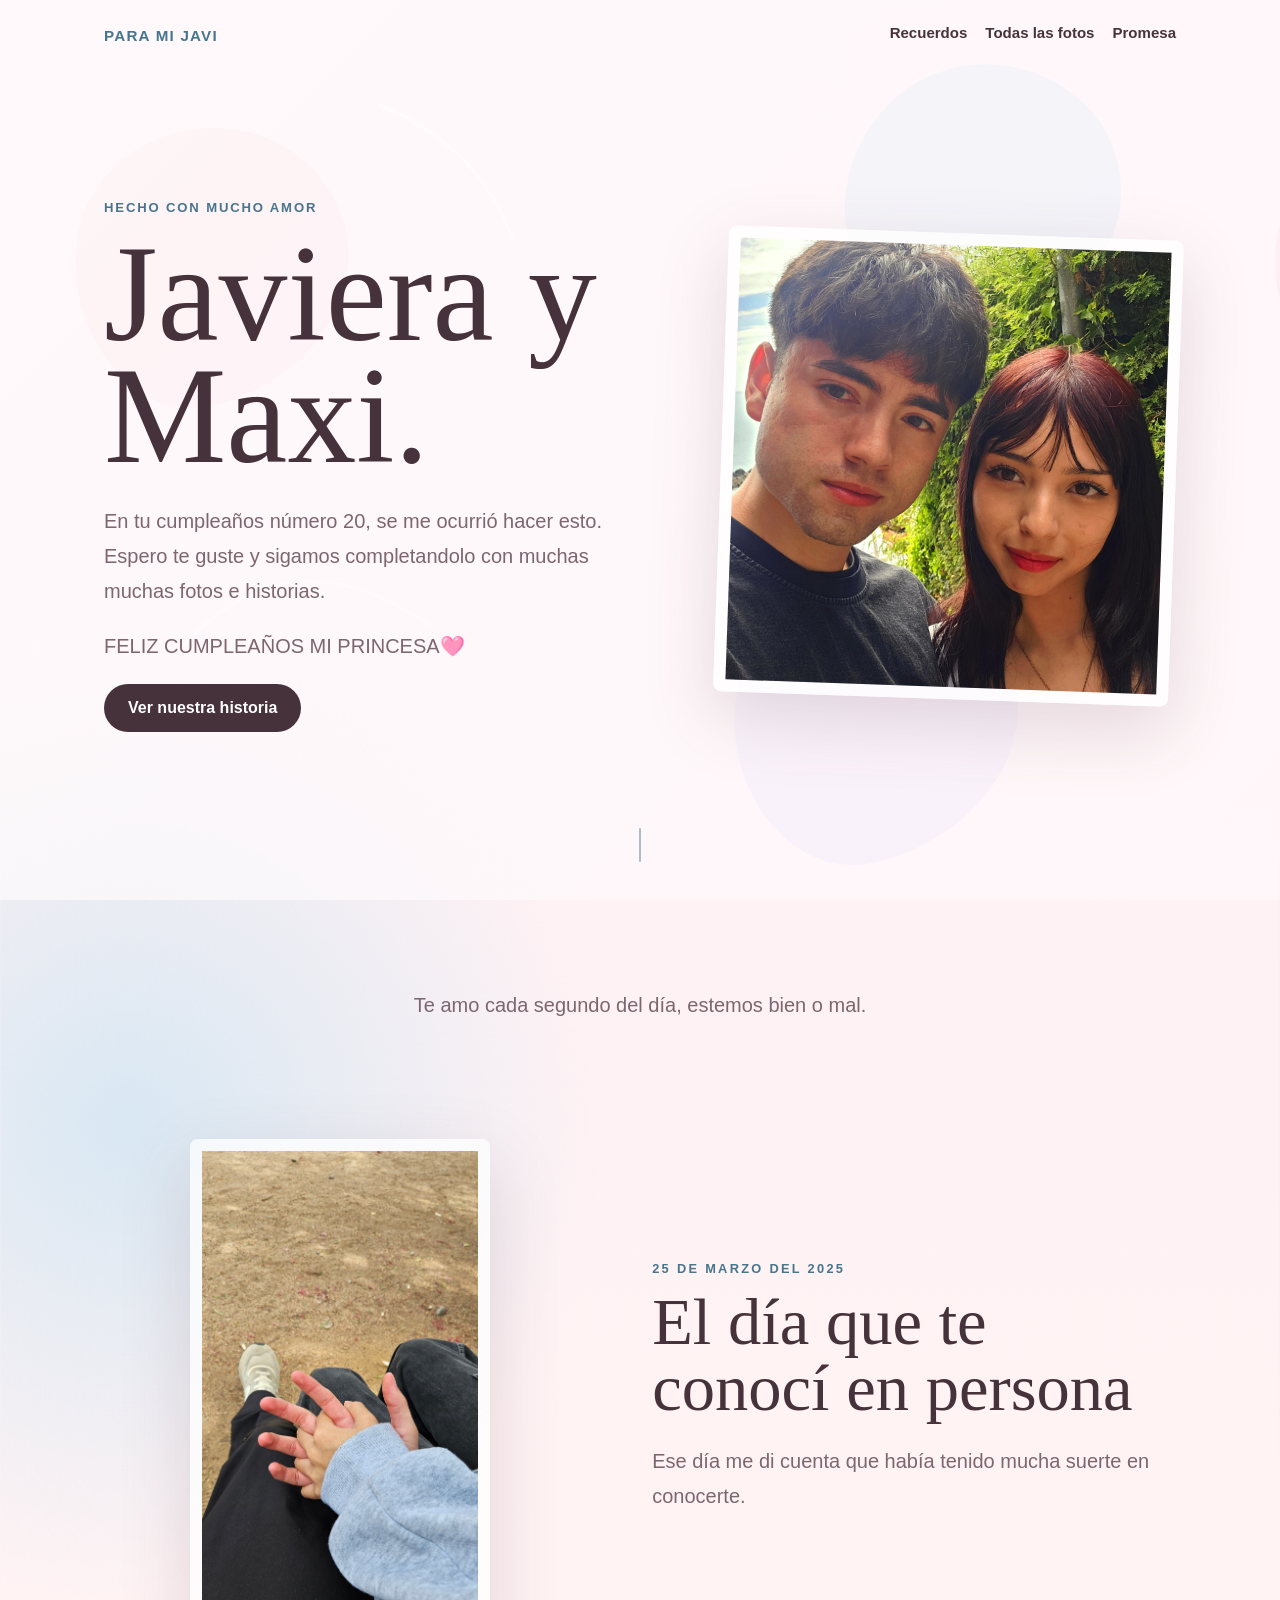
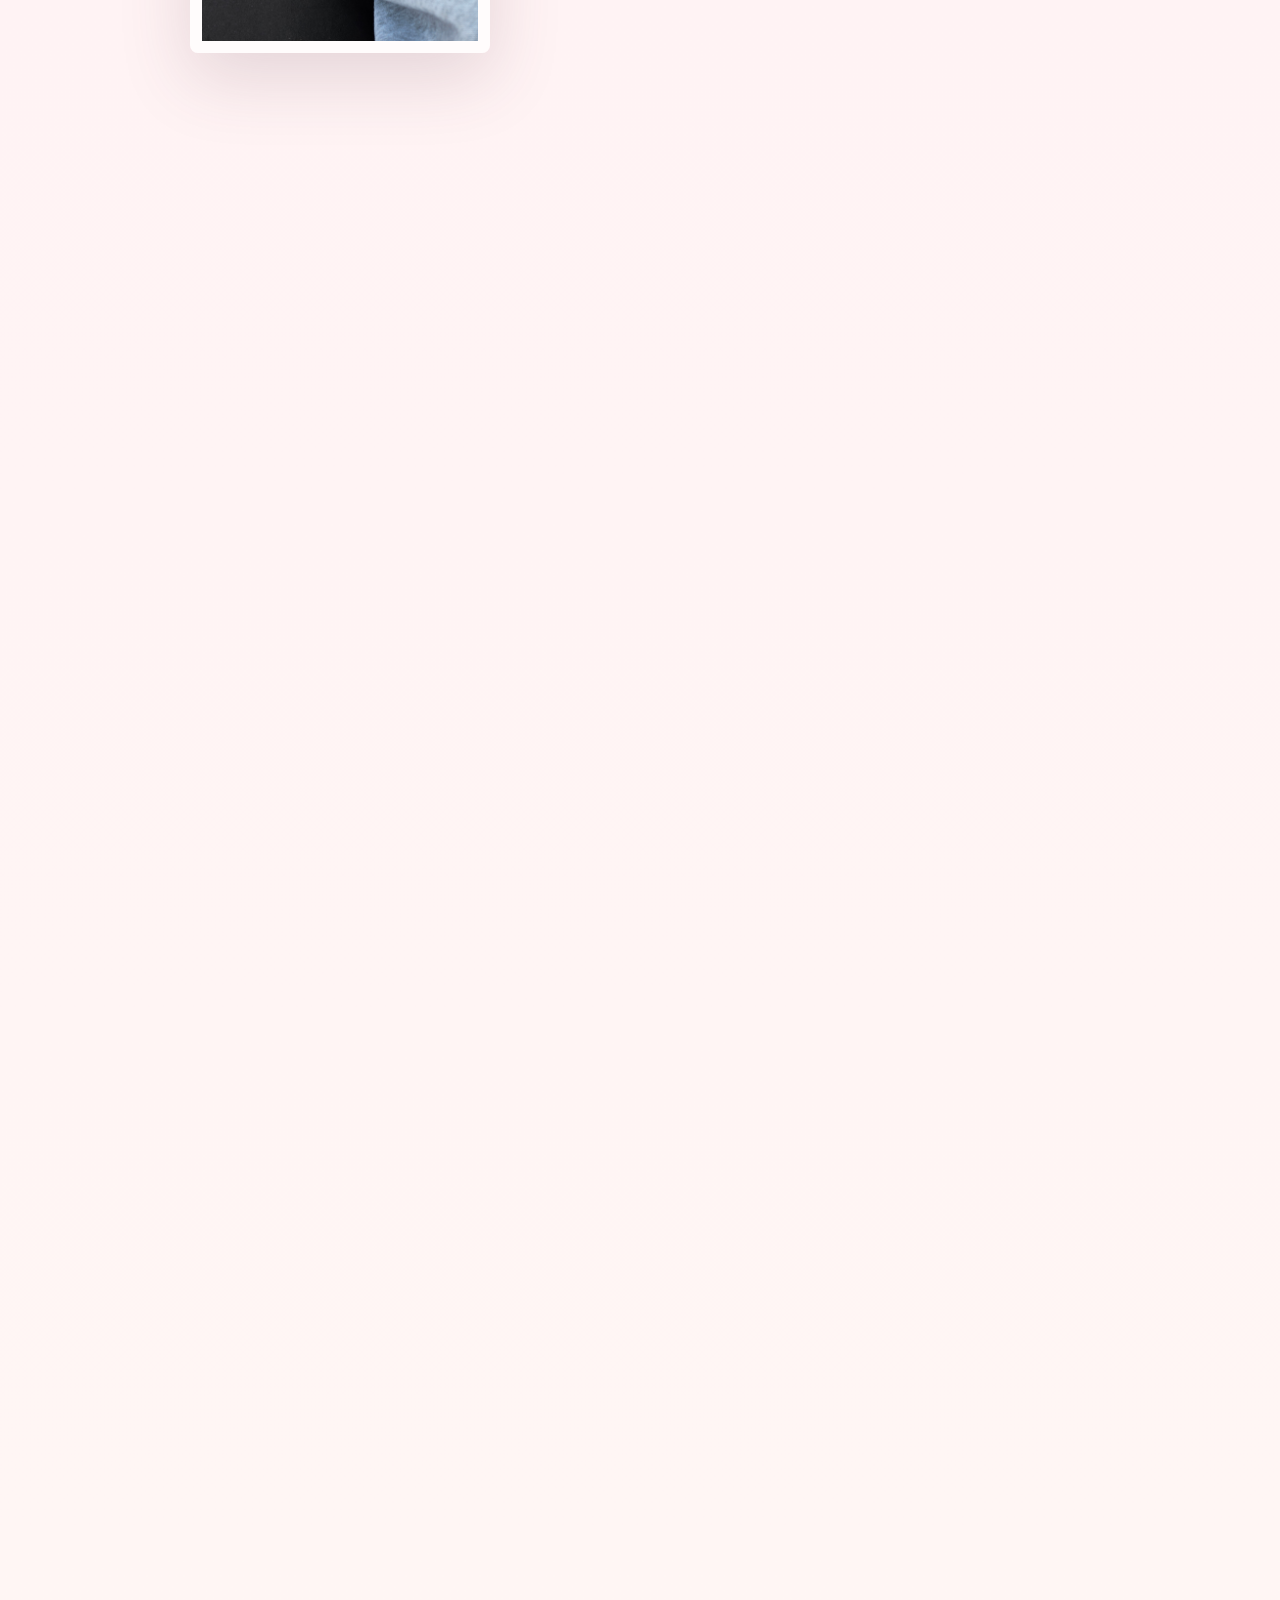
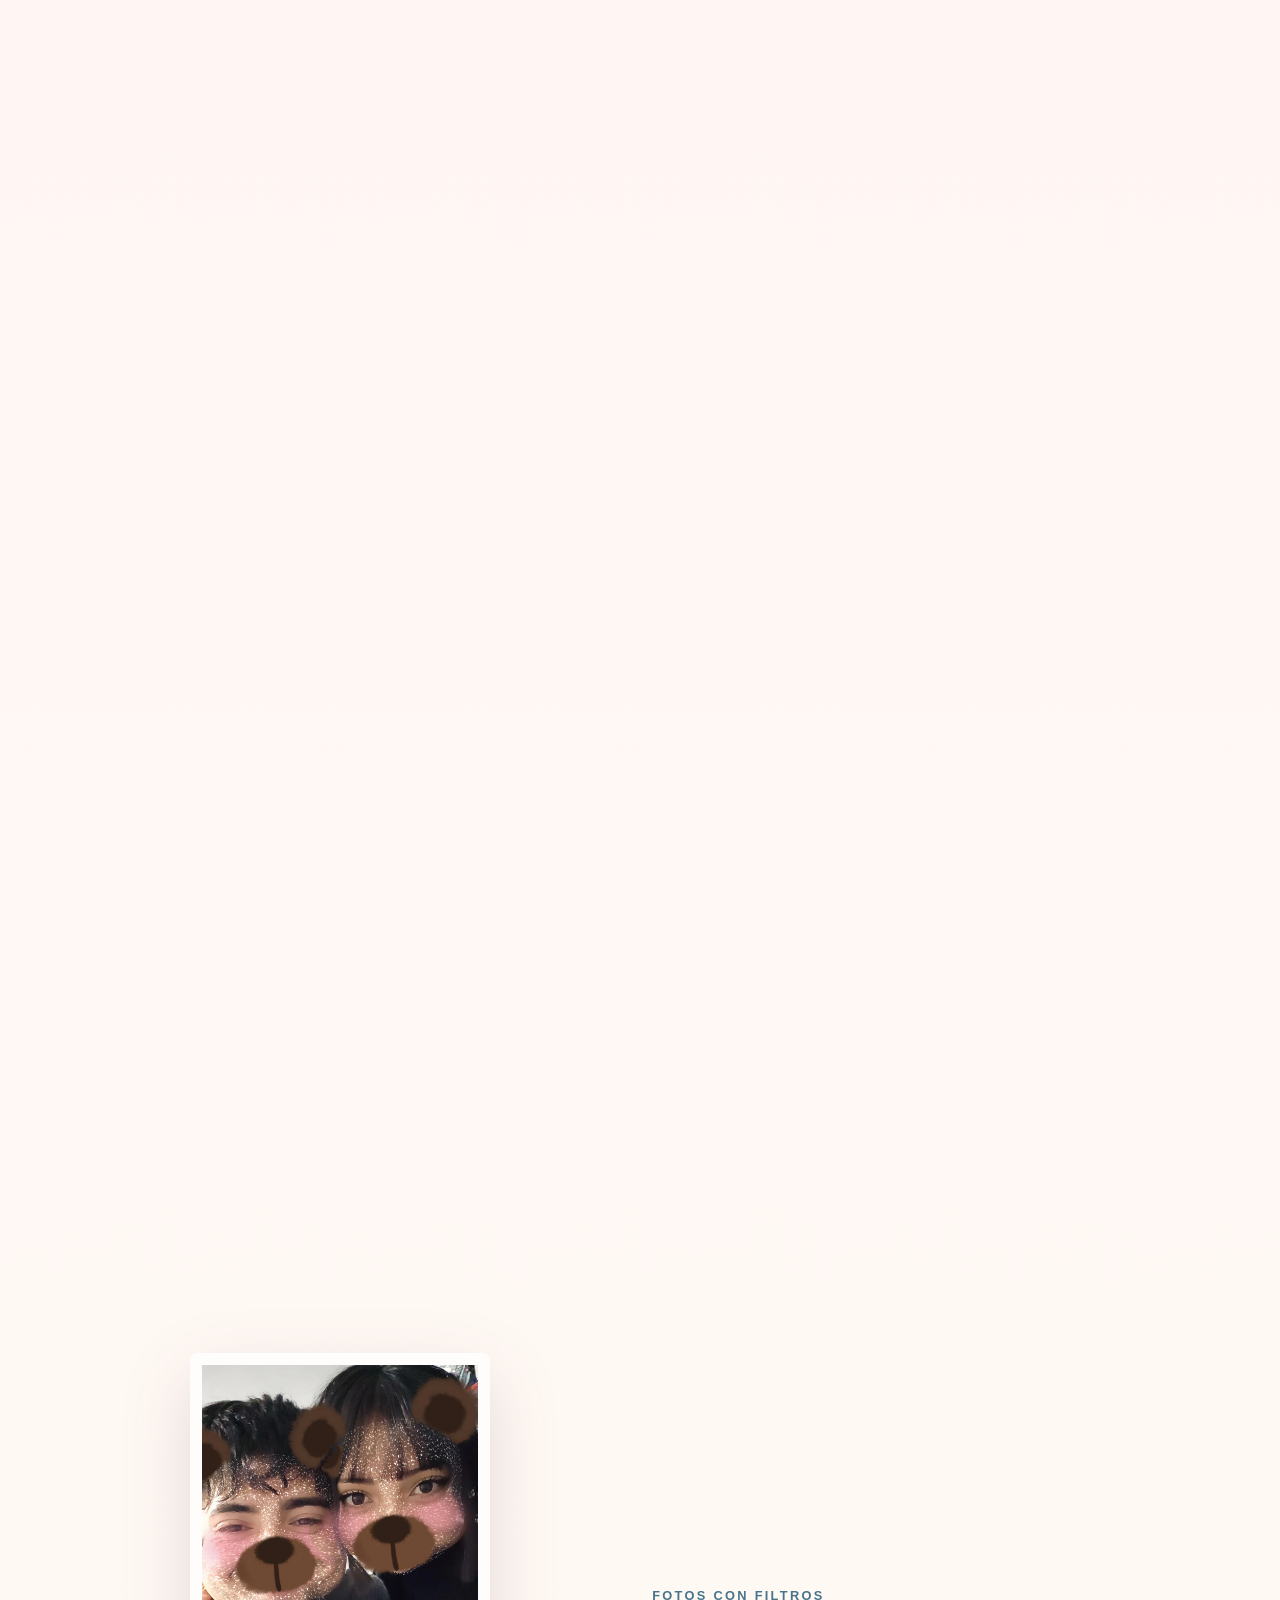
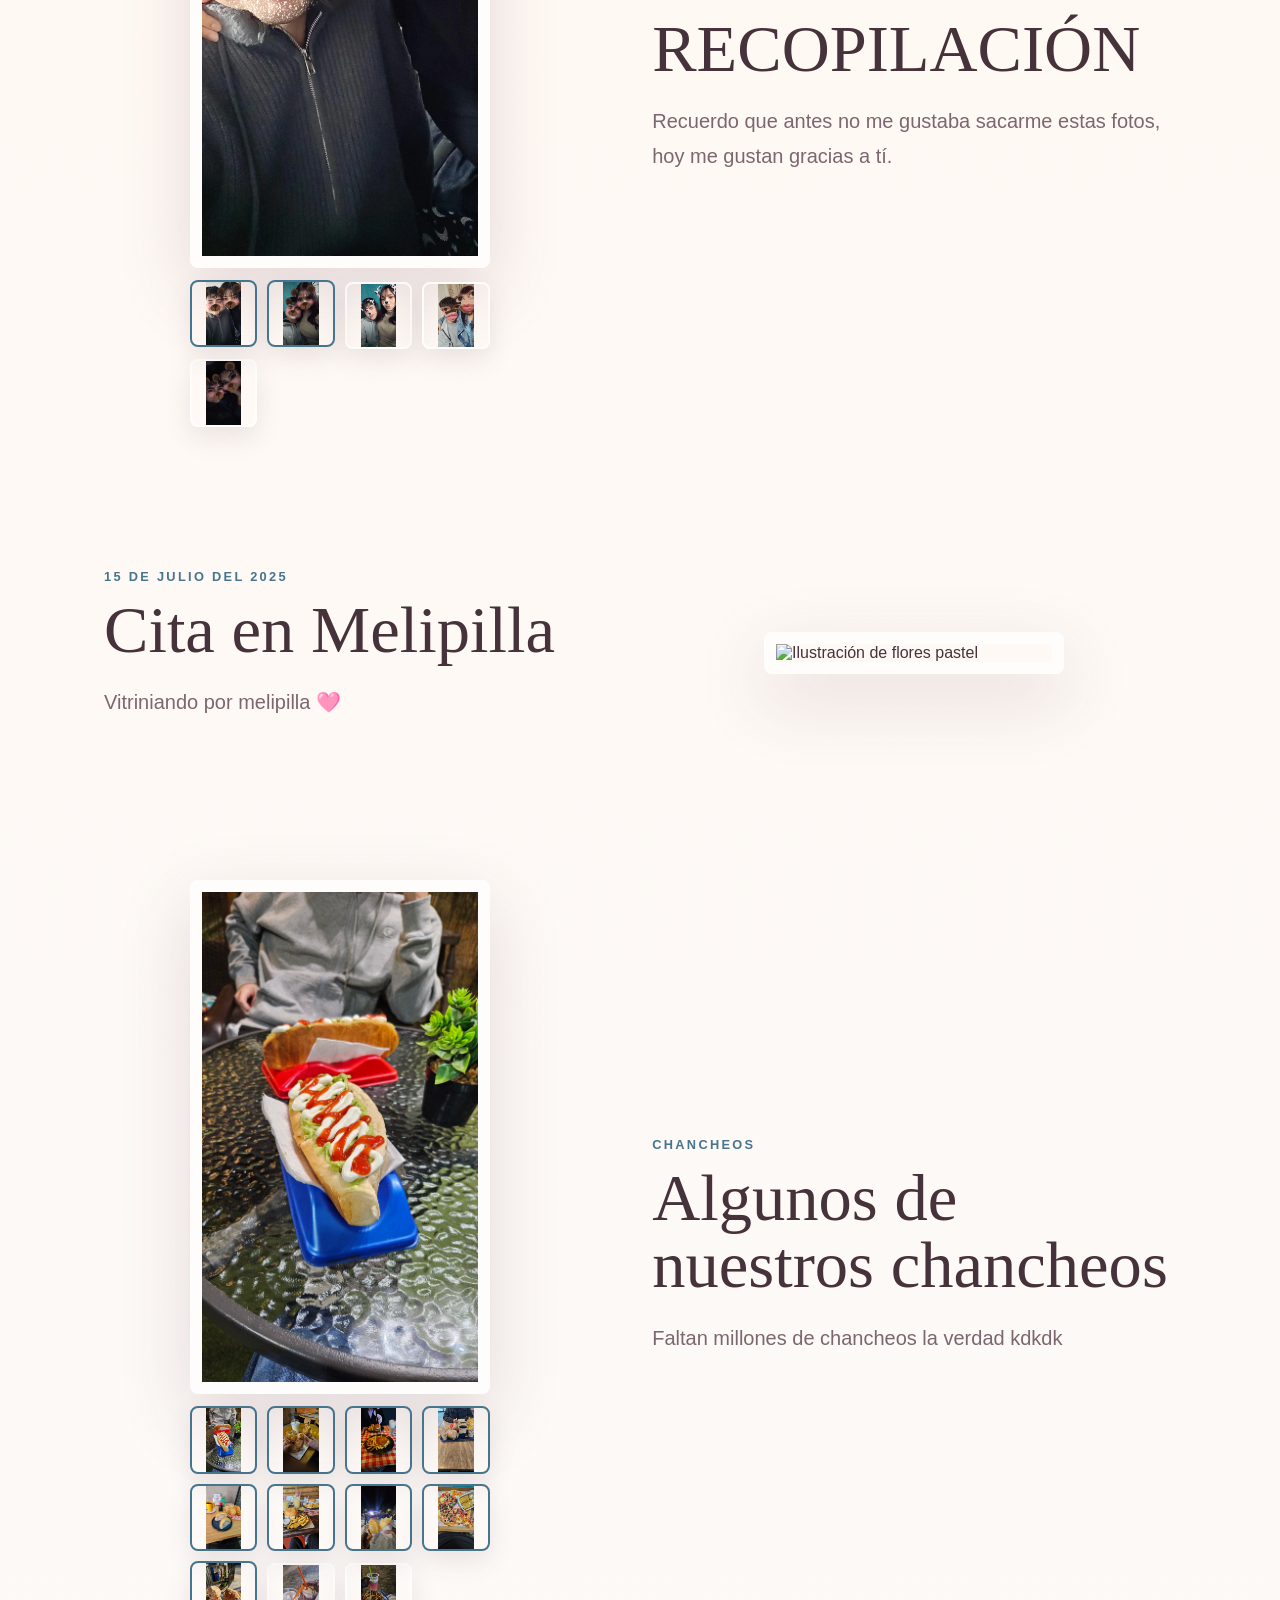
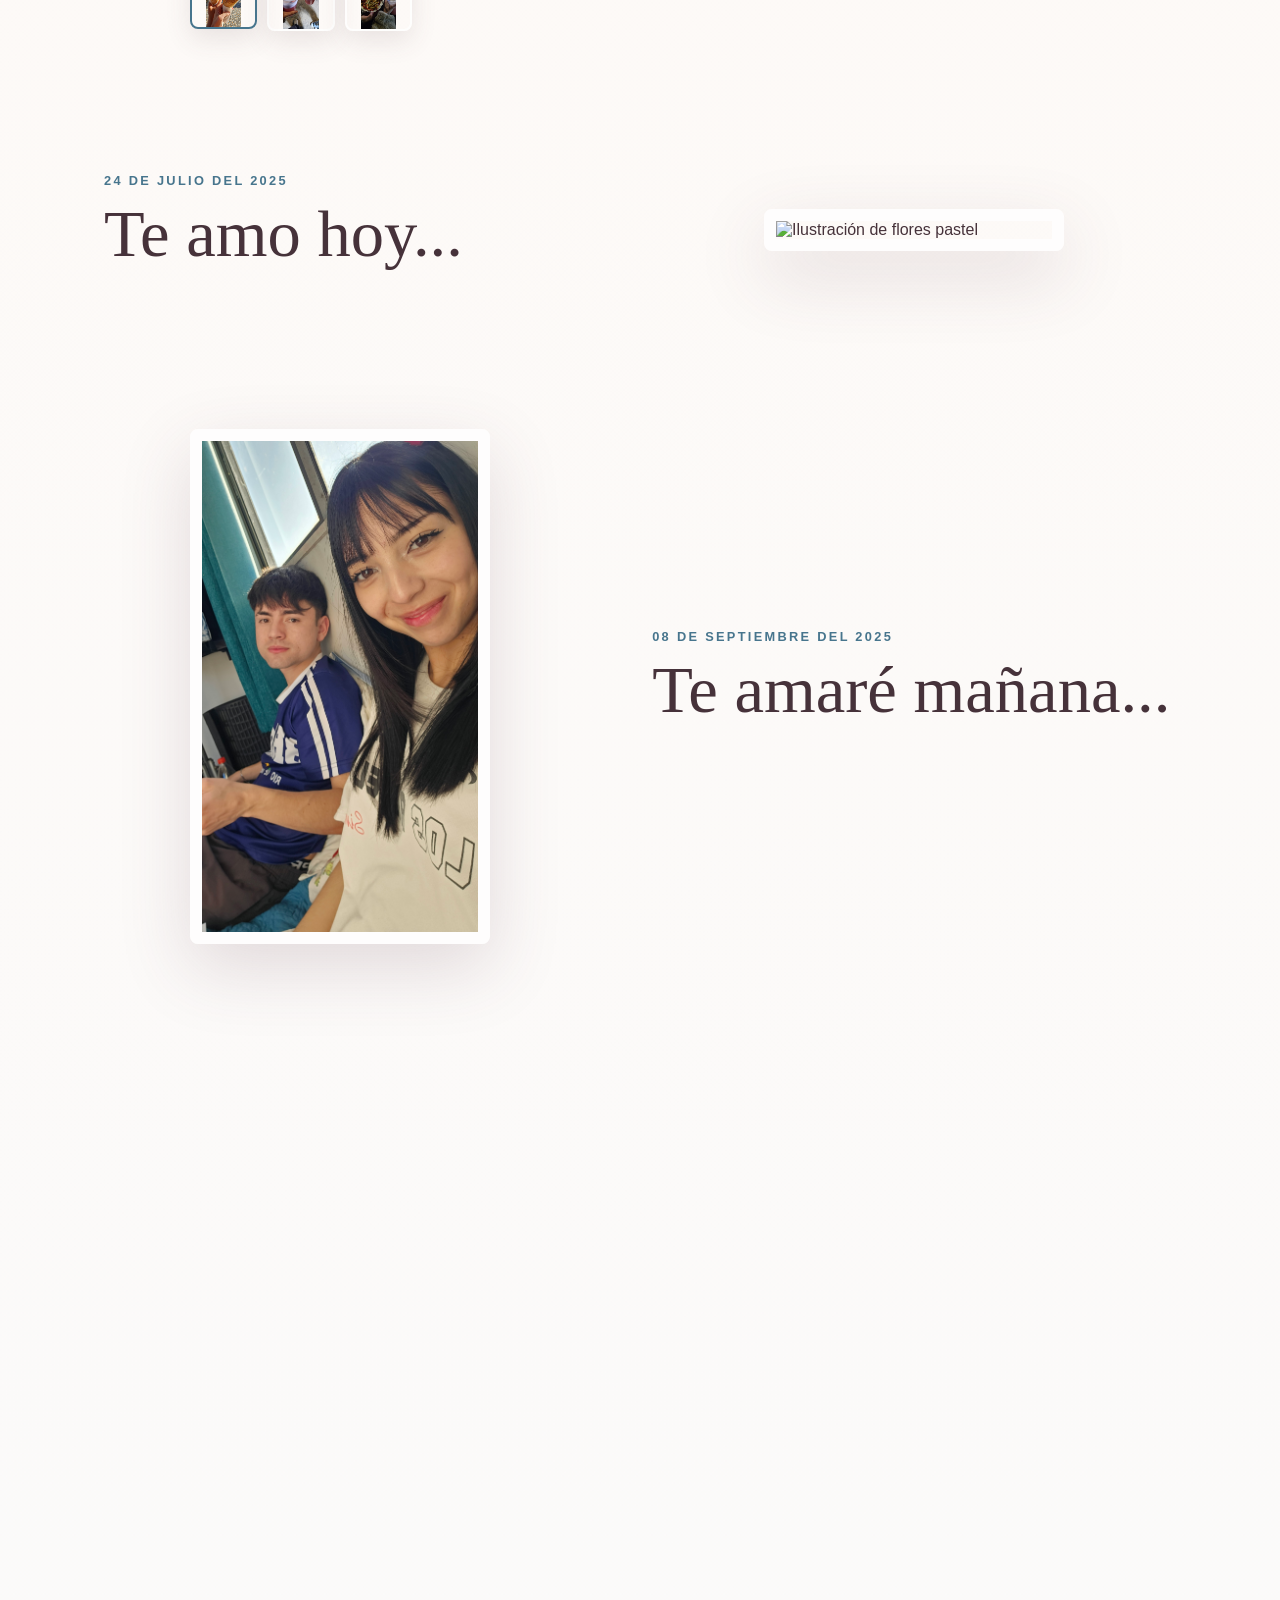
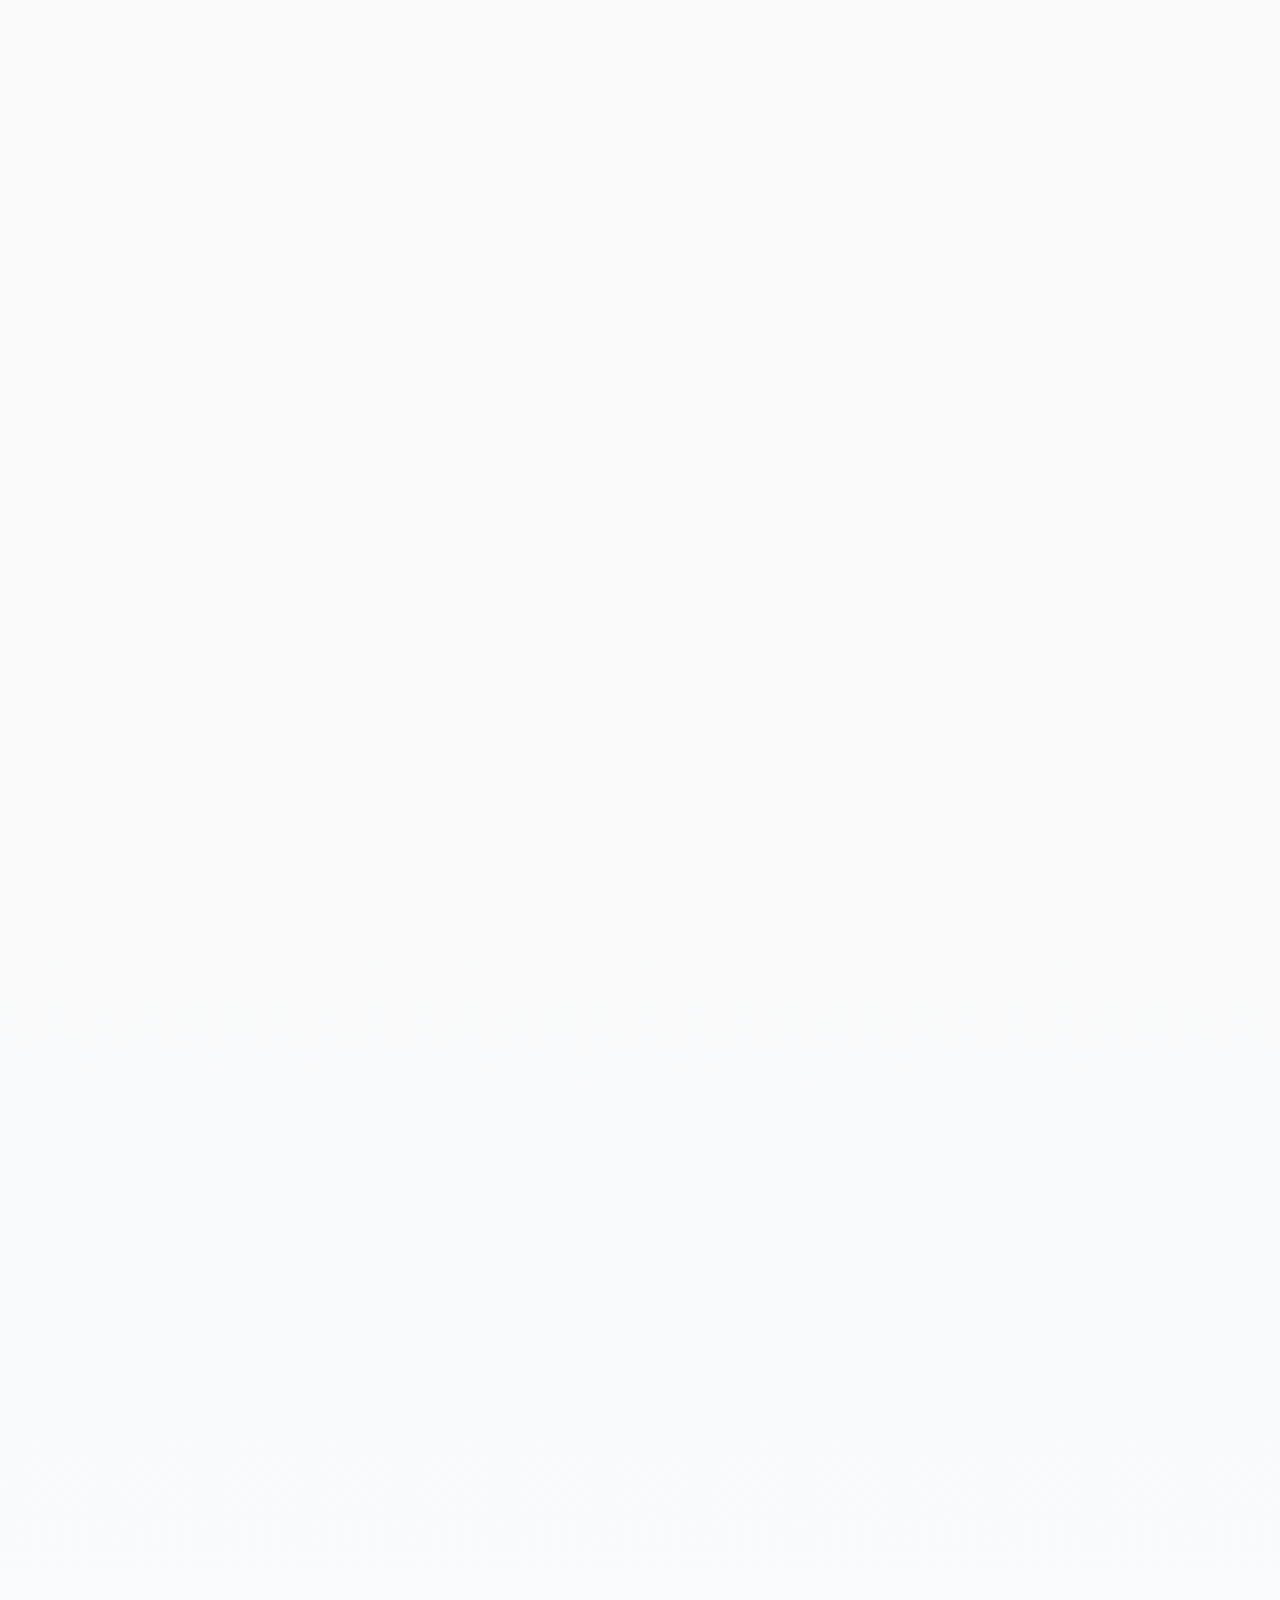
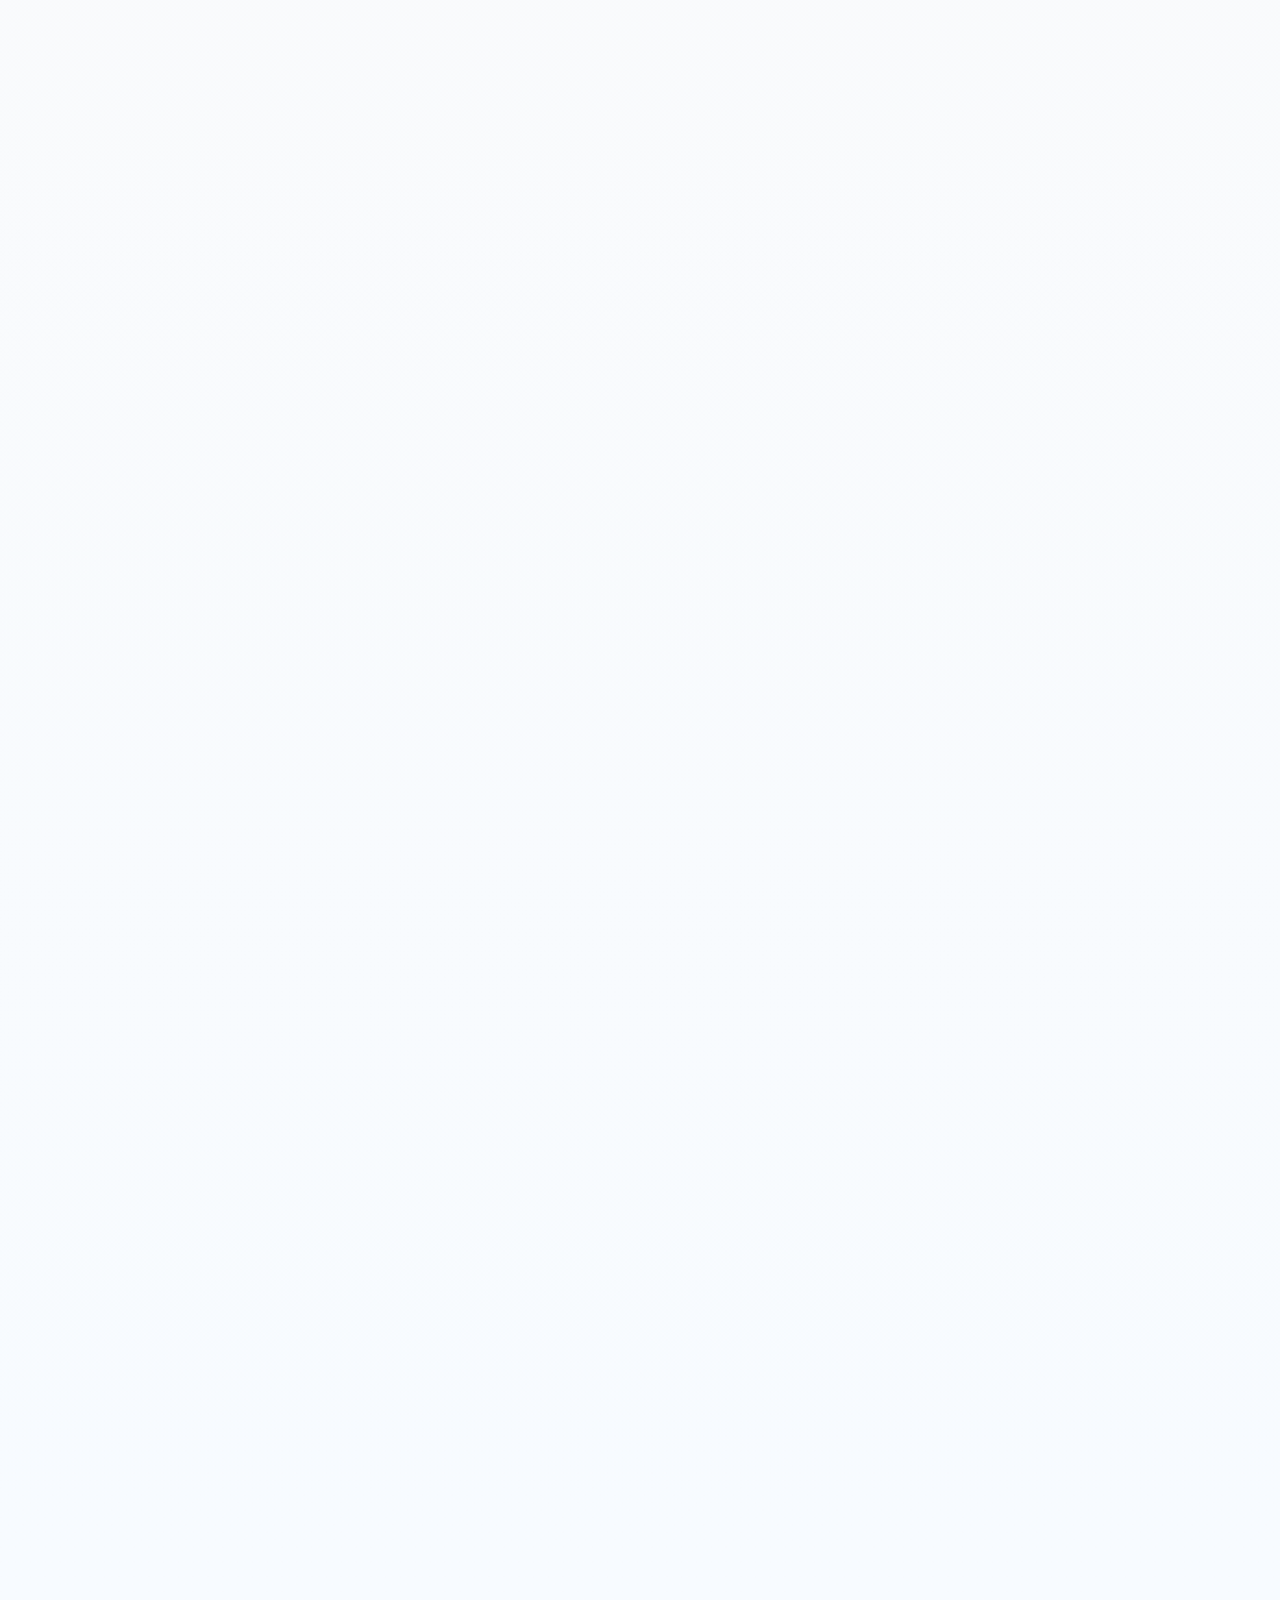
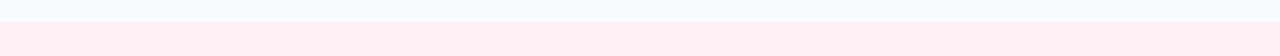
==== index.html @ 41c479d4 "Initial commit" ====
<!doctype html>
<html lang="es">
  <head>
    <meta charset="UTF-8" />
    <meta name="viewport" content="width=device-width, initial-scale=1.0" />
    <title>Para mi amor</title>
    <link rel="stylesheet" href="styles.css" />
  </head>
  <body>
    <header class="hero" id="inicio">
      <nav class="topbar" aria-label="Navegacion principal">
        <a href="#inicio" class="brand">Para mi Javi</a>
        <div class="nav-links">
          <a href="#recuerdos">Recuerdos</a>
          <a href="fotos.html">Todas las fotos</a>
          <a href="#promesa">Promesa</a>
        </div>
      </nav>

      <section class="hero-content reveal">
        <div class="hero-copy">
          <p class="eyebrow">Hecho con mucho amor</p>
          <h1>Javiera y Maxi.</h1>
          <p>
            En tu cumpleaños número 20, se me ocurrió hacer esto. Espero te guste y sigamos
            completandolo con muchas muchas fotos e historias.
            <p>FELIZ CUMPLEAÑOS MI PRINCESA🩷</p>
          </p>
          <a class="hero-button" href="#recuerdos">Ver nuestra historia</a>
        </div>
        <figure class="hero-photo" style="--photo-size: 520px">
          <img src="Nosotros/home1.jpg" alt="Ilustración romántica de bienvenida" />
        </figure>
      </section>

      <div class="scroll-cue" aria-hidden="true">
        <span></span>
      </div>
    </header>

    <main>
      <section class="intro-band reveal">
        <p>
          Te amo cada segundo del día, estemos bien o mal.
        </p>
      </section>

      <section class="memories" id="recuerdos" aria-label="Recuerdos">
        <article class="memory reveal">
          <div class="memory-image" style="--photo-size: 300px">
            <img src="Nosotros/1 (2).jpg" alt="Ilustración de un paseo juntos" />
          </div>
          <div class="memory-text">
            <span>25 DE MARZO DEL 2025</span>
            <h2>El día que te conocí en persona</h2>
            <p>
              Ese día me di cuenta que había tenido mucha suerte en conocerte.
            </p>
          </div>
        </article>

        <article class="memory memory-flipped reveal">
          <div class="memory-image" style="--photo-size: 300px">
            <img src="Nosotros/1 (3).JPG" alt="Ilustración de una noche con estrellas" />
          </div>
          <div class="memory-text">
            <span>31 DE MARZO DEL 2025</span>
            <h2>A un día de traerte a mi casa</h2>
            <p>
              Que nervioso que estaba 😬 Estaba por hacer lo mejor que pude haber hecho en mi vida:
              pedirte que seas mi novia.
            </p>
          </div>
        </article>

        <article class="memory memory-gallery reveal">
          <div class="gallery" style="--photo-size: 300px">
            <div class="gallery-main">
              <img src="Nosotros/1 (4).jpg" alt="Recuerdo seleccionado" />
            </div>
            <div class="gallery-thumbs" aria-label="Vista previa de recuerdos">
              <button class="is-active" type="button" data-gallery-src="Nosotros/1 (4).jpg" aria-label="Ver foto 1">
                <img src="Nosotros/1 (4).jpg" alt="" />
              </button>
              <button class="is-active" type="button" data-gallery-src="Nosotros/1 (5).jpg" aria-label="Ver foto 1">
                <img src="Nosotros/1 (5).jpg" alt="" />
              </button>
            </div>
          </div>
          <div class="memory-text">
            <span>05 DE ABRIL DEL 2025</span>
            <h2>Primer día y noche juntos</h2>
            <p>
              Recuerdo lo rico que era estar acostados abrazados
              y esa primera noche juntos.
            </p>
          </div>
        </article>

        <article class="memory memory-flipped reveal">
          <div class="memory-image" style="--photo-size: 300px">
            <img src="Nosotros/1 (7).JPG" alt="Ilustración de flores pastel" />
          </div>
          <div class="memory-text">
            <span>15 DE ABRIL DEL 2025</span>
            <h2>Cita en San Pedro</h2>
            <p>
              ¿Te acuerdas el contexto de esa foto? 
            </p>
          </div>
        </article>

        <article class="memory memory-gallery reveal">
          <div class="gallery" style="--photo-size: 300px">
            <div class="gallery-main">
              <img src="Nosotros/1 (8).jpg" alt="Recuerdo seleccionado" />
            </div>
            <div class="gallery-thumbs" aria-label="Vista previa de recuerdos">
              <button class="is-active" type="button" data-gallery-src="Nosotros/1 (8).jpg" aria-label="Ver foto 1">
                <img src="Nosotros/1 (8).jpg" alt="" />
              </button>
              <button class="is-active" type="button" data-gallery-src="Nosotros/1 (9).jpg" aria-label="Ver foto 1">
                <img src="Nosotros/1 (9).jpg" alt="" />
              </button>
              <button type="button" data-gallery-src="Nosotros/1 (10).jpg" aria-label="Ver foto 2">
                <img src="Nosotros/1 (10).jpg" alt="" />
              </button>
              <button type="button" data-gallery-src="Nosotros/1 (11).jpg" aria-label="Ver foto 3">
                <img src="Nosotros/1 (11).jpg" alt="" />
              </button>
            </div>
          </div>
          <div class="memory-text">
            <span>16 DE ABRIL DEL 2025</span>
            <h2>Cita que dejó varias fotos</h2>
            <p>
              Casi que las primeras fotos que nos sacabamos juntos 🩷
            </p>
          </div>
        </article>

        <article class="memory memory-flipped reveal">
          <div class="memory-image" style="--photo-size: 300px">
            <img src="Nosotros/1 (12).JPG" alt="Ilustración de flores pastel" />
          </div>
          <div class="memory-text">
            <span>17 DE ABRIL DEL 2025</span>
            <h2>Nuestra primera lasaña</h2>
            <p>
              Qué rico que nos quedó eh 👨‍🍳
            </p>
          </div>
        </article>

        <article class="memory memory-gallery reveal">
          <div class="gallery" style="--photo-size: 300px">
            <div class="gallery-main">
              <img src="Nosotros/1 (1).webp" alt="Recuerdo seleccionado" />
            </div>
            <div class="gallery-thumbs" aria-label="Vista previa de recuerdos">
              <button class="is-active" type="button" data-gallery-src="Nosotros/1 (1).webp" aria-label="Ver foto 1">
                <img src="Nosotros/1 (1).webp" alt="" />
              </button>
              <button class="is-active" type="button" data-gallery-src="Nosotros/1 (3).webp" aria-label="Ver foto 1">
                <img src="Nosotros/1 (3).webp" alt="" />
              </button>
              <button type="button" data-gallery-src="Nosotros/1 (4).webp" aria-label="Ver foto 2">
                <img src="Nosotros/1 (4).webp" alt="" />
              </button>
              <button type="button" data-gallery-src="Nosotros/1 (5).webp" aria-label="Ver foto 3">
                <img src="Nosotros/1 (5).webp" alt="" />
              </button>
              <button type="button" data-gallery-src="Nosotros/1 (6).webp" aria-label="Ver foto 3">
                <img src="Nosotros/1 (6).webp" alt="" />
              </button>
            </div>
          </div>
          <div class="memory-text">
            <span>FOTOS CON FILTROS</span>
            <h2>RECOPILACIÓN</h2>
            <p>
              Recuerdo que antes no me gustaba sacarme estas fotos,
               hoy me gustan gracias a tí.
            </p>
          </div>
        </article>

        <article class="memory memory-flipped reveal">
          <div class="memory-image" style="--photo-size: 300px">
            <img src="Nosotros/1 (16).JPG" alt="Ilustración de flores pastel" />
          </div>
          <div class="memory-text">
            <span>15 DE JULIO DEL 2025</span>
            <h2>Cita en Melipilla</h2>
            <p>
              Vitriniando por melipilla 🩷
            </p>
          </div>
        </article>

        <article class="memory memory-gallery reveal">
          <div class="gallery" style="--photo-size: 300px">
            <div class="gallery-main">
              <img src="Nosotros/gusto (8).jpg" alt="Recuerdo seleccionado" />
            </div>
            <div class="gallery-thumbs" aria-label="Vista previa de recuerdos">
              <button class="is-active" type="button" data-gallery-src="Nosotros/gusto (8).jpg" aria-label="Ver foto 1">
                <img src="Nosotros/gusto (8).jpg" alt="" />
              </button>
              <button class="is-active" type="button" data-gallery-src="Nosotros/gusto (7).jpg" aria-label="Ver foto 1">
                <img src="Nosotros/gusto (7).jpg" alt="" />
              </button>
              </button>
              <button class="is-active" type="button" data-gallery-src="Nosotros/gusto (6).jpg" aria-label="Ver foto 1">
                <img src="Nosotros/gusto (6).jpg" alt="" />
              </button>
              </button>
              <button class="is-active" type="button" data-gallery-src="Nosotros/gusto (5).jpg" aria-label="Ver foto 1">
                <img src="Nosotros/gusto (5).jpg" alt="" />
              </button>
              </button>
              <button class="is-active" type="button" data-gallery-src="Nosotros/gusto (4).jpg" aria-label="Ver foto 1">
                <img src="Nosotros/gusto (4).jpg" alt="" />
              </button>
              </button>
              <button class="is-active" type="button" data-gallery-src="Nosotros/gusto (3).jpg" aria-label="Ver foto 1">
                <img src="Nosotros/gusto (3).jpg" alt="" />
              </button>
              </button>
              <button class="is-active" type="button" data-gallery-src="Nosotros/gusto (2).jpg" aria-label="Ver foto 1">
                <img src="Nosotros/gusto (2).jpg" alt="" />
              </button>
              </button>
              <button class="is-active" type="button" data-gallery-src="Nosotros/gusto (1).jpg" aria-label="Ver foto 1">
                <img src="Nosotros/gusto (1).jpg" alt="" />
              </button>
              </button>
              <button class="is-active" type="button" data-gallery-src="Nosotros/1 (20).jpg" aria-label="Ver foto 1">
                <img src="Nosotros/1 (20).jpg" alt="" />
              </button>
              <button type="button" data-gallery-src="Nosotros/1 (23).jpg" aria-label="Ver foto 2">
                <img src="Nosotros/1 (23).jpg" alt="" />
              </button>
              <button type="button" data-gallery-src="Nosotros/1 (24).jpg" aria-label="Ver foto 3">
                <img src="Nosotros/1 (24).jpg" alt="" />
              </button>
            </div>
          </div>
          <div class="memory-text">
            <span>CHANCHEOS</span>
            <h2>Algunos de nuestros chancheos</h2>
            <p>
              Faltan millones de chancheos la verdad kdkdk
            </p>
          </div>
        </article>

        <article class="memory memory-flipped reveal">
          <div class="memory-image" style="--photo-size: 300px">
            <img src="Nosotros/1 (18).JPG" alt="Ilustración de flores pastel" />
          </div>
          <div class="memory-text">
            <span>24 DE JULIO DEL 2025</span>
            <h2>Te amo hoy...</h2>
          </div>
        </article>

        <article class="memory reveal">
          <div class="memory-image" style="--photo-size: 300px">
            <img src="Nosotros/1 (21).jpg" alt="Ilustración de un paseo juntos" />
          </div>
          <div class="memory-text">
            <span>08 DE SEPTIEMBRE DEL 2025</span>
            <h2>Te amaré mañana...</h2>
          </div>
        </article>

        <article class="memory memory-flipped reveal">
          <div class="memory-image" style="--photo-size: 300px">
            <img src="Nosotros/1 (22).JPG" alt="Ilustración de flores pastel" />
          </div>
          <div class="memory-text">
            <span>18 DE SEPTIEMBRE DEL 2025</span>
            <h2>Y al otro día...</h2>
          </div>
        </article>

        <article class="memory reveal">
          <div class="memory-image" style="--photo-size: 300px">
            <img src="Nosotros/1 (26).jpg" alt="Ilustración de un paseo juntos" />
          </div>
          <div class="memory-text">
            <span>04 DE OCTUBRE DEL 2025</span>
            <h2>Y al oootro día...</h2>
          </div>
        </article>

        <article class="memory memory-gallery memory-flipped reveal">
          <div class="gallery" style="--photo-size: 300px">
            <div class="gallery-main">
              <img src="Nosotros/1 (27).jpg" alt="Recuerdo seleccionado" />
            </div>
            <div class="gallery-thumbs" aria-label="Vista previa de recuerdos">
              <button class="is-active" type="button" data-gallery-src="Nosotros/1 (27).jpg" aria-label="Ver foto 1">
                <img src="Nosotros/1 (27).jpg" alt="" />
              </button>
              <button class="is-active" type="button" data-gallery-src="Nosotros/1 (28).jpg" aria-label="Ver foto 1">
                <img src="Nosotros/1 (28).jpg" alt="" />
              </button>
              <button class="is-active" type="button" data-gallery-src="Nosotros/1 (7).webp" aria-label="Ver foto 1">
                <img src="Nosotros/1 (7).webp" alt="" />
              </button>
              <button class="is-active" type="button" data-gallery-src="Nosotros/1 (29).jpg" aria-label="Ver foto 1">
                <img src="Nosotros/1 (29).jpg" alt="" />
              </button>
            </div>
          </div>
          <div class="memory-text">
            <span>OCTUBRE DEL 2025</span>
            <h2>Y toda la vida.</h2>
          </div>
        </article>

        <article class="memory reveal">
          <div class="memory-image" style="--photo-size: 300px">
            <img src="Nosotros/1 (31).jpg" alt="Ilustración de un paseo juntos" />
          </div>
          <div class="memory-text">
            <span>31 DE OCTUBRE DEL 2025</span>
            <h2>Cada día...</h2>
          </div>
        </article>

        <article class="memory memory-flipped reveal">
          <div class="memory-image" style="--photo-size: 700px">
            <img src="Nosotros/1 (32).JPG" alt="Ilustración de flores pastel" />
          </div>
          <div class="memory-text">
            <span>31 DE DICIEMBRE DEL 2025</span>
            <h2>Y a cada hora, minuto y segundo.</h2>
          </div>
        </article>

        <article class="memory reveal">
          <div class="memory-image" style="--photo-size: 1000px">
            <img src="Nosotros/1 (25).jpg" alt="Ilustración de un paseo juntos" />
          </div>
          <div class="memory-text">
            <span>ME ENCANTAS</span>
            <h2>Mi Javi.</h2>
            <p>Me fascinas Javiera Alejandra, jamás dejarás de gustarme
              ni me gustará alguién más. Eres tú a quien amaré toda la vida.
            </p>
          </div>
        </article>

      </section>

      <section class="promise reveal" id="promesa">
        <div>
          <p class="eyebrow">Te prometo</p>
          <h2>Amarte todos los días más y más</h2>
          <p>
            Quiero que ninguna discusión nos separe. Que sigamos juntos a pesar de todo.
            Quiero cumplir mis sueños y metas contigo como mi mujer y nuestros futuros hijos.
          </p>
          <p>
            Estoy orgulloso de la mujer que eres y estoy seguro que te esperan cosas muy lindas y mucha paz en tu futuro.
            Conmigo a tu lado por supuesto🩷.
          </p>
        </div>
      </section>
    </main>

    <script src="script.js"></script>
  </body>
</html>
---- styles.css ----
:root {
  --image-size: 520px;
  --rose: #f8cdd6;
  --blush: #fff0f4;
  --cream: #fff9f4;
  --lavender: #e9ddff;
  --blue: #b9dff2;
  --blue-deep: #47758d;
  --ink: #46323a;
  --muted: #7c6670;
  --white: #ffffff;
  --shadow: 0 24px 70px rgba(94, 62, 76, 0.17);
}

* {
  box-sizing: border-box;
}

html {
  scroll-behavior: smooth;
}

body {
  margin: 0;
  color: var(--ink);
  font-family: "Segoe UI", "Helvetica Neue", Arial, sans-serif;
  background:
    radial-gradient(circle at 10% 10%, rgba(185, 223, 242, 0.55), transparent 30rem),
    linear-gradient(180deg, var(--blush), var(--cream) 42%, #f7fbff);
}

img {
  display: block;
  width: 100%;
}

a {
  color: inherit;
  text-decoration: none;
}

.topbar {
  align-items: center;
  display: flex;
  justify-content: space-between;
  left: 50%;
  max-width: 1120px;
  padding: 24px;
  position: absolute;
  top: 0;
  transform: translateX(-50%);
  width: min(100%, 1180px);
  z-index: 5;
}

.brand {
  color: var(--blue-deep);
  font-size: 0.95rem;
  font-weight: 800;
  letter-spacing: 0.08em;
  text-transform: uppercase;
}

.nav-links {
  display: flex;
  gap: 18px;
  font-size: 0.94rem;
  font-weight: 650;
}

.nav-links a {
  border-bottom: 1px solid transparent;
  padding-bottom: 4px;
  transition: border-color 180ms ease, color 180ms ease;
}

.nav-links a:hover {
  border-color: var(--blue-deep);
  color: var(--blue-deep);
}

.hero {
  min-height: 100svh;
  overflow: hidden;
  position: relative;
}

.hero::before {
  background:
    linear-gradient(135deg, rgba(255, 255, 255, 0.78), rgba(255, 255, 255, 0.28)),
    url("assets/soft-pattern.svg");
  content: "";
  inset: 0;
  opacity: 0.72;
  position: absolute;
}

.hero-content {
  align-items: center;
  display: grid;
  gap: clamp(32px, 6vw, 88px);
  grid-template-columns: minmax(0, 0.95fr) minmax(280px, 0.8fr);
  margin: 0 auto;
  max-width: 1120px;
  min-height: 100svh;
  padding: 108px 24px 76px;
  position: relative;
  z-index: 1;
}

.hero-copy {
  max-width: 660px;
}

.eyebrow {
  color: var(--blue-deep);
  font-size: 0.82rem;
  font-weight: 800;
  letter-spacing: 0.14em;
  margin: 0 0 18px;
  text-transform: uppercase;
}

h1,
h2,
p {
  margin-top: 0;
}

h1 {
  font-family: Georgia, "Times New Roman", serif;
  font-size: clamp(4rem, 11vw, 8.6rem);
  font-weight: 500;
  line-height: 0.88;
  margin-bottom: 28px;
}

.hero-copy p:not(.eyebrow),
.intro-band p,
.promise p,
.memory-text p {
  color: var(--muted);
  font-size: clamp(1.05rem, 2vw, 1.25rem);
  line-height: 1.75;
}

.hero-button {
  align-items: center;
  background: var(--ink);
  border-radius: 999px;
  color: var(--white);
  display: inline-flex;
  font-weight: 750;
  min-height: 48px;
  padding: 0 24px;
  transition: transform 180ms ease, background 180ms ease;
}

.hero-button:hover {
  background: var(--blue-deep);
  transform: translateY(-2px);
}

.hero-photo {
  border: 12px solid rgba(255, 255, 255, 0.74);
  border-radius: 8px;
  box-shadow: var(--shadow);
  margin: 0;
  max-width: var(--photo-size, var(--image-size));
  transform: rotate(2deg);
  width: min(100%, var(--photo-size, var(--image-size)));
}

.hero-photo img,
.memory-image img {
  height: auto;
  object-fit: initial;
}

.scroll-cue {
  bottom: 28px;
  height: 44px;
  left: 50%;
  position: absolute;
  transform: translateX(-50%);
  width: 24px;
  z-index: 2;
}

.scroll-cue span {
  animation: floatDown 1.8s ease-in-out infinite;
  background: var(--blue-deep);
  border-radius: 999px;
  display: block;
  height: 34px;
  margin: 0 auto;
  opacity: 0.45;
  width: 2px;
}

.intro-band {
  margin: 0 auto;
  max-width: 780px;
  padding: 88px 24px 42px;
  text-align: center;
}

.memories {
  display: grid;
  gap: clamp(72px, 12vw, 140px);
  margin: 0 auto;
  max-width: 1120px;
  padding: 54px 24px 120px;
}

.memory {
  align-items: center;
  display: grid;
  gap: clamp(28px, 6vw, 80px);
  grid-template-columns: minmax(260px, 0.9fr) minmax(0, 1fr);
}

.memory-flipped .memory-image,
.memory-flipped .gallery {
  order: 2;
}

.memory-image {
  border: 12px solid rgba(255, 255, 255, 0.74);
  border-radius: 8px;
  box-shadow: var(--shadow);
  justify-self: center;
  max-width: var(--photo-size, var(--image-size));
  width: min(100%, var(--photo-size, var(--image-size)));
}

.gallery {
  justify-self: center;
  max-width: var(--photo-size, var(--image-size));
  width: min(100%, var(--photo-size, var(--image-size)));
}

.gallery-main {
  display: flex;
  justify-content: center;
}

.gallery-main img {
  border: 12px solid rgba(255, 255, 255, 0.74);
  border-radius: 8px;
  box-shadow: var(--shadow);
  height: auto;
  transition: opacity 280ms ease, transform 280ms ease;
}

.gallery-main img.is-changing {
  opacity: 0;
  transform: scale(0.985);
}

.gallery-thumbs {
  display: grid;
  gap: 10px;
  grid-template-columns: repeat(auto-fit, minmax(56px, 1fr));
  margin-top: 14px;
}

.gallery-thumbs button {
  align-items: center;
  aspect-ratio: 1 / 1;
  background: transparent;
  border: 2px solid rgba(255, 255, 255, 0.82);
  border-radius: 8px;
  box-shadow: 0 10px 26px rgba(94, 62, 76, 0.12);
  cursor: pointer;
  display: flex;
  justify-content: center;
  overflow: hidden;
  padding: 0;
  transition: border-color 180ms ease, transform 180ms ease;
}

.gallery-thumbs button:hover,
.gallery-thumbs button.is-active {
  border-color: var(--blue-deep);
  transform: translateY(-2px);
}

.gallery-thumbs img {
  height: 100%;
  object-fit: contain;
}

.memory-text span {
  color: var(--blue-deep);
  font-size: 0.8rem;
  font-weight: 900;
  letter-spacing: 0.18em;
}

.memory-text h2,
.promise h2 {
  font-family: Georgia, "Times New Roman", serif;
  font-size: clamp(2.2rem, 5.2vw, 4.7rem);
  font-weight: 500;
  line-height: 1;
  margin: 12px 0 22px;
}

.promise {
  align-items: center;
  background:
    linear-gradient(90deg, rgba(255, 240, 244, 0.88), rgba(233, 248, 255, 0.9)),
    url("assets/promise-bg.svg") center / cover;
  display: grid;
  min-height: 72svh;
  padding: 90px 24px;
}

.promise > div {
  margin: 0 auto;
  max-width: 830px;
  text-align: center;
}

.album-page {
  background:
    radial-gradient(circle at 90% 8%, rgba(185, 223, 242, 0.58), transparent 26rem),
    linear-gradient(180deg, #fff0f4, #fff9f4 44%, #edf8ff);
}

.album-hero {
  min-height: 58svh;
  position: relative;
}

.album-topbar {
  left: auto;
  margin: 0 auto;
  position: relative;
  top: auto;
  transform: none;
}

.album-hero-content {
  margin: 0 auto;
  max-width: 960px;
  padding: clamp(68px, 11vw, 120px) 24px 64px;
  text-align: center;
}

.album-hero-content h1 {
  font-size: clamp(3.4rem, 9vw, 7.4rem);
}

.album-hero-content p:not(.eyebrow),
.album-summary {
  color: var(--muted);
  font-size: clamp(1.05rem, 2vw, 1.25rem);
  line-height: 1.7;
}

.album-main {
  margin: 0 auto;
  max-width: 1180px;
  padding: 0 24px 110px;
}

.album-summary {
  margin: 0 auto 42px;
  max-width: 760px;
  text-align: center;
}

.photo-timeline {
  display: grid;
  gap: 54px;
}

.photo-day {
  display: grid;
  gap: 18px;
}

.photo-day-heading {
  align-items: end;
  border-bottom: 1px solid rgba(71, 117, 141, 0.22);
  display: flex;
  gap: 18px;
  justify-content: space-between;
  padding-bottom: 12px;
}

.photo-day-heading span {
  color: var(--blue-deep);
  font-size: clamp(1.5rem, 3.4vw, 2.9rem);
  font-family: Georgia, "Times New Roman", serif;
}

.photo-day-heading strong {
  color: var(--muted);
  font-size: 0.88rem;
  letter-spacing: 0.1em;
  text-transform: uppercase;
  white-space: nowrap;
}

.photo-grid {
  display: grid;
  gap: 4px;
  grid-template-columns: repeat(auto-fill, minmax(118px, 1fr));
}

.photo-card {
  aspect-ratio: 1 / 1;
  background: rgba(255, 255, 255, 0.68);
  border: 0;
  border-radius: 5px;
  cursor: pointer;
  margin: 0;
  overflow: hidden;
  padding: 0;
  transition: filter 180ms ease, transform 180ms ease;
}

.photo-card:hover,
.photo-card:focus-visible {
  filter: brightness(1.04);
  transform: scale(0.985);
}

.photo-card img {
  height: 100%;
  object-fit: cover;
}

.viewer-open {
  overflow: hidden;
}

.photo-viewer {
  align-items: center;
  background: rgba(31, 22, 27, 0.9);
  display: grid;
  grid-template-columns: 56px minmax(0, 1fr) 56px;
  inset: 0;
  opacity: 0;
  padding: 24px;
  pointer-events: none;
  position: fixed;
  transition: opacity 220ms ease;
  z-index: 20;
}

.photo-viewer[aria-hidden="false"] {
  opacity: 1;
  pointer-events: auto;
}

.photo-viewer-frame {
  align-items: center;
  display: grid;
  gap: 14px;
  justify-items: center;
  margin: 0;
  min-height: 0;
}

.photo-viewer-frame img {
  border: 10px solid rgba(255, 255, 255, 0.9);
  border-radius: 8px;
  box-shadow: 0 24px 80px rgba(0, 0, 0, 0.34);
  max-height: min(78svh, 820px);
  max-width: min(100%, 1040px);
  object-fit: contain;
  transition: opacity 180ms ease, transform 180ms ease;
  width: auto;
}

.photo-viewer-frame img.is-changing {
  opacity: 0;
  transform: scale(0.99);
}

.photo-viewer-frame figcaption {
  background: rgba(255, 255, 255, 0.88);
  border-radius: 999px;
  color: var(--ink);
  font-size: 0.92rem;
  font-weight: 750;
  padding: 8px 14px;
}

.photo-viewer-close,
.photo-viewer-nav {
  align-items: center;
  background: rgba(255, 255, 255, 0.84);
  border: 0;
  border-radius: 999px;
  color: var(--ink);
  cursor: pointer;
  display: flex;
  font-size: 2rem;
  height: 46px;
  justify-content: center;
  line-height: 1;
  transition: background 180ms ease, transform 180ms ease;
  width: 46px;
}

.photo-viewer-close:hover,
.photo-viewer-nav:hover {
  background: var(--white);
  transform: scale(1.04);
}

.photo-viewer-close {
  position: absolute;
  right: 18px;
  top: 18px;
}

.photo-viewer-prev {
  justify-self: start;
}

.photo-viewer-next {
  justify-self: end;
}

.reveal {
  opacity: 0;
  transform: translateY(34px);
  transition: opacity 800ms ease, transform 800ms ease;
}

.reveal.is-visible {
  opacity: 1;
  transform: translateY(0);
}

@keyframes floatDown {
  0%,
  100% {
    transform: translateY(0);
  }
  50% {
    transform: translateY(12px);
  }
}

@media (max-width: 820px) {
  .topbar {
    padding: 18px;
  }

  .nav-links {
    gap: 12px;
  }

  .hero-content,
  .memory {
    grid-template-columns: 1fr;
  }

  .hero-content {
    padding-top: 92px;
  }

  .hero-photo {
    margin: 0 auto;
    transform: rotate(0);
  }

  .memory-flipped .memory-image,
  .memory-flipped .gallery {
    order: 0;
  }

  .photo-day-heading {
    align-items: start;
    flex-direction: column;
  }

  .photo-viewer {
    grid-template-columns: 1fr;
    padding: 16px;
  }

  .photo-viewer-nav {
    bottom: 18px;
    position: fixed;
  }

  .photo-viewer-prev {
    left: 18px;
  }

  .photo-viewer-next {
    right: 18px;
  }
}

@media (max-width: 520px) {
  .nav-links {
    display: none;
  }

  h1 {
    font-size: clamp(3.4rem, 19vw, 5.4rem);
  }

  .hero-copy p:not(.eyebrow),
  .intro-band p,
  .promise p,
  .memory-text p {
    font-size: 1rem;
  }

  .memories {
    padding-bottom: 82px;
  }

  .photo-grid {
    grid-template-columns: repeat(3, 1fr);
  }

  .photo-viewer-frame img {
    border-width: 6px;
    max-height: 76svh;
  }
}

@media (prefers-reduced-motion: reduce) {
  *,
  *::before,
  *::after {
    animation-duration: 1ms !important;
    scroll-behavior: auto !important;
    transition-duration: 1ms !important;
  }
}
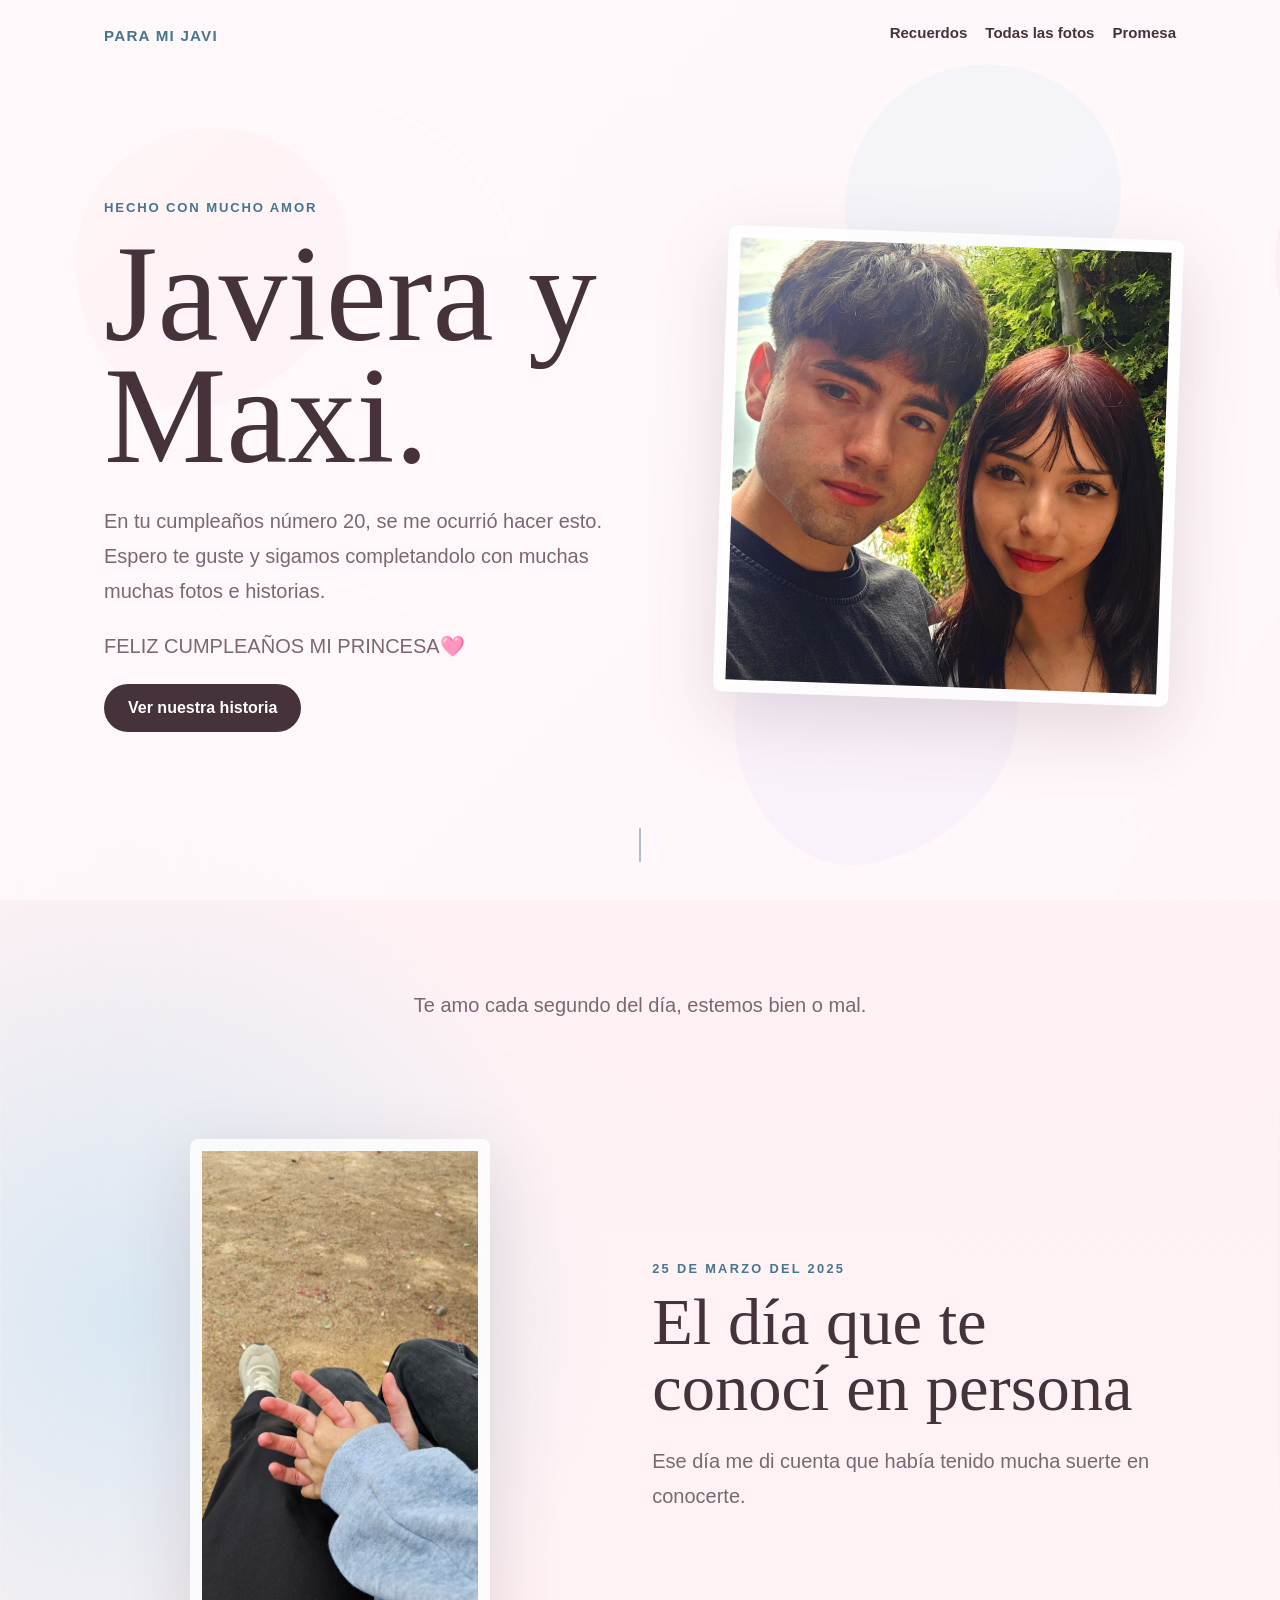
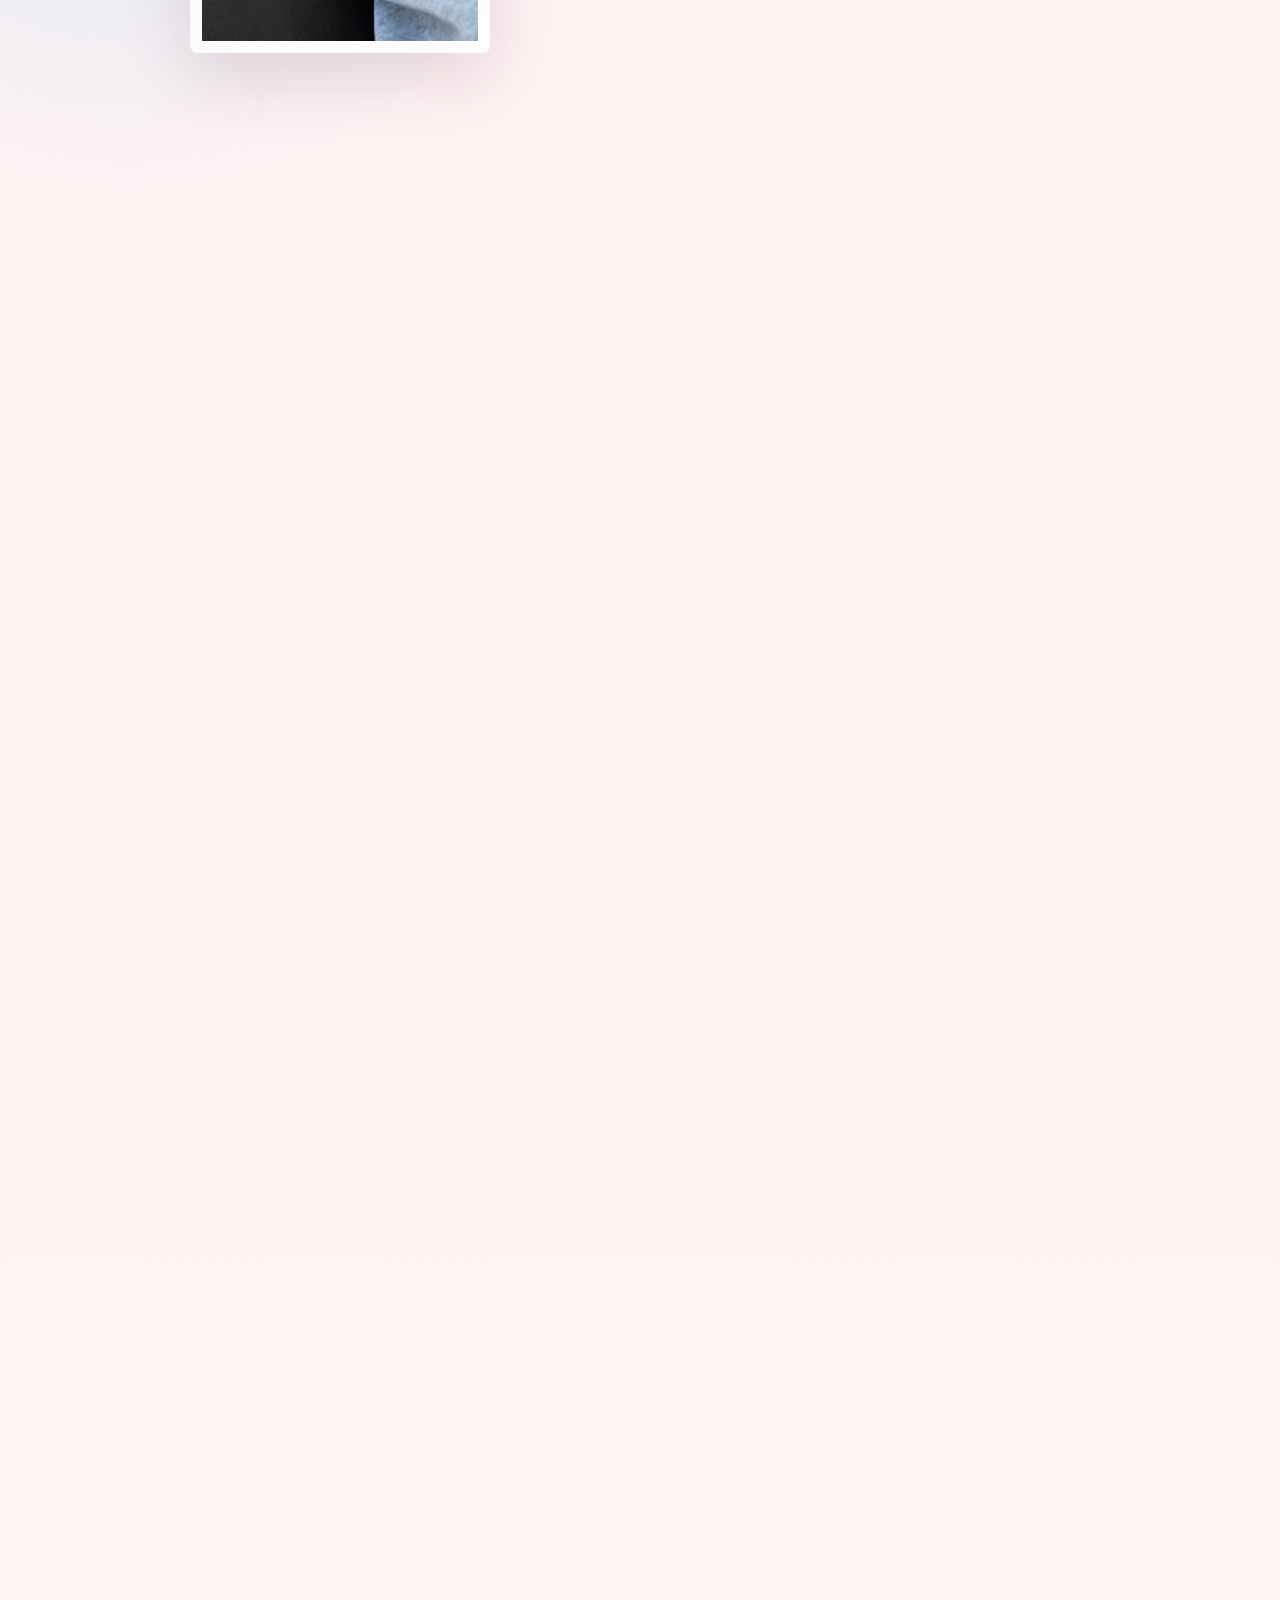
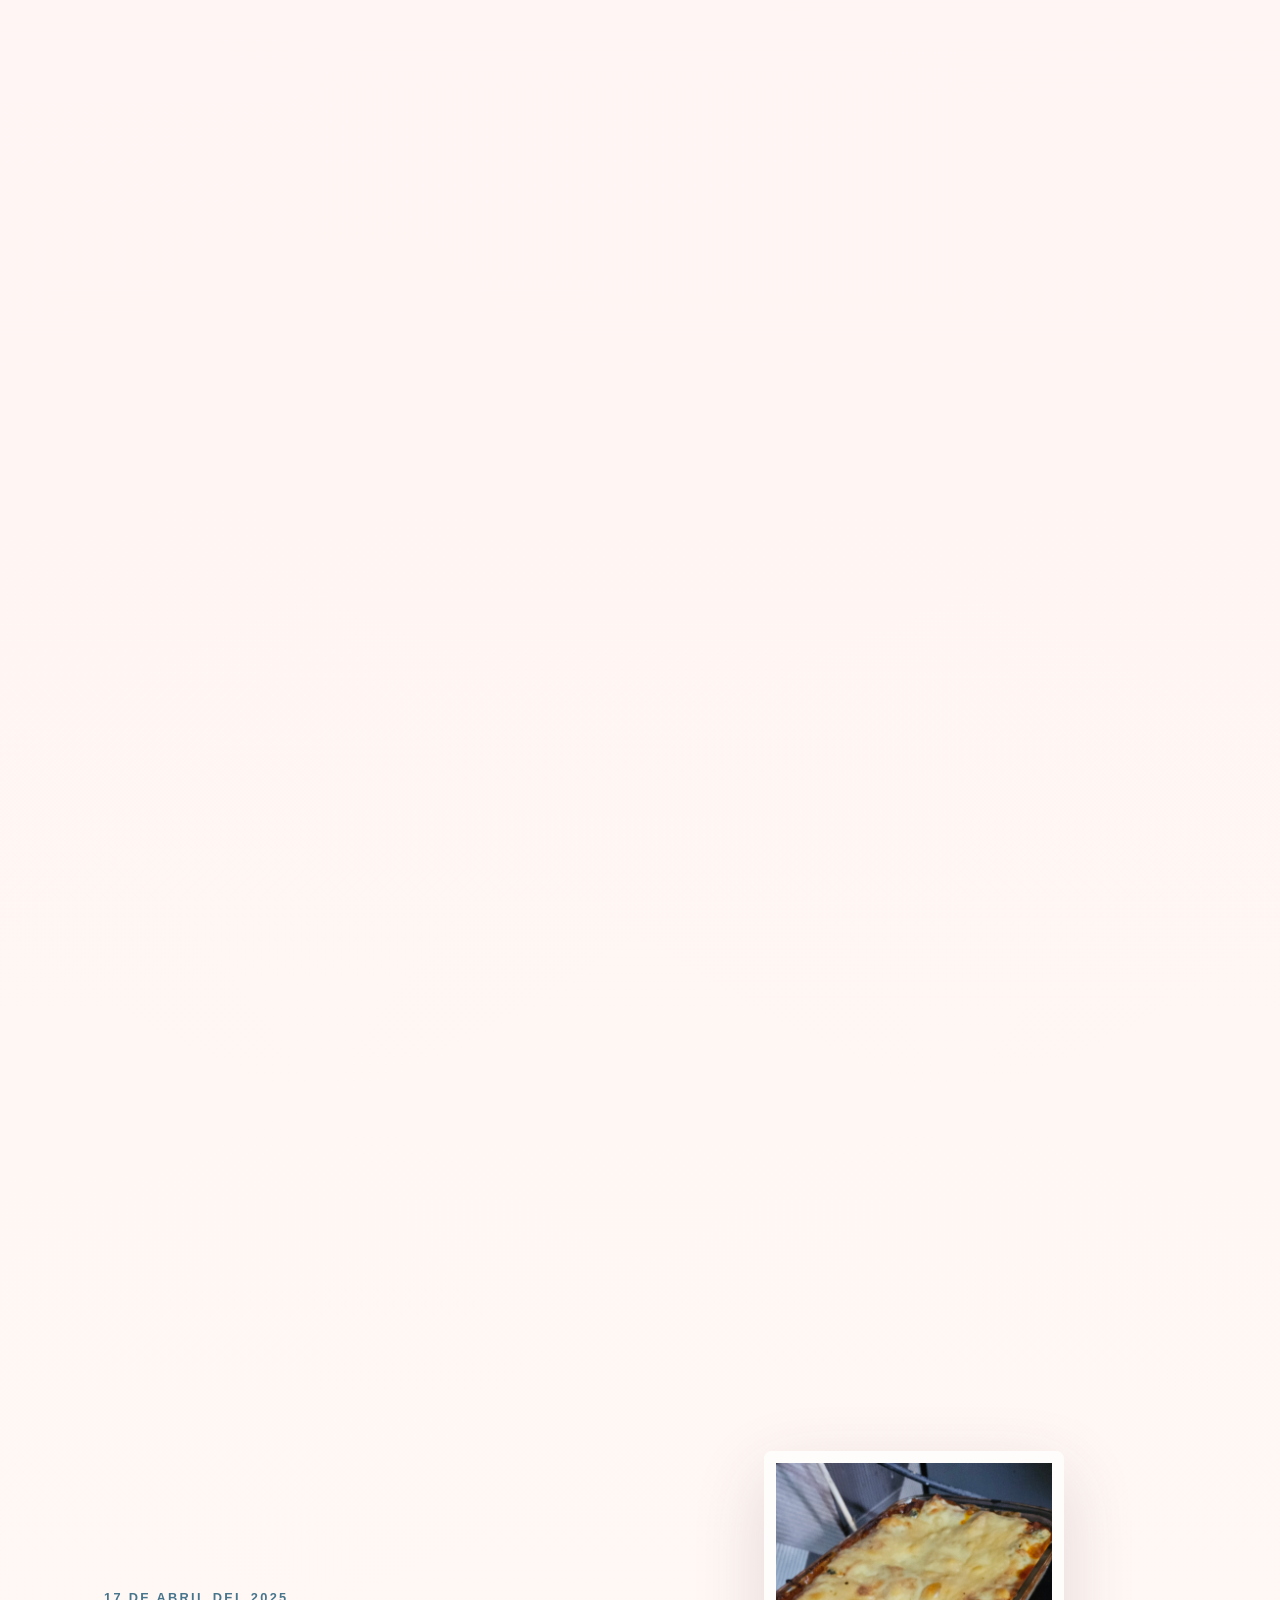
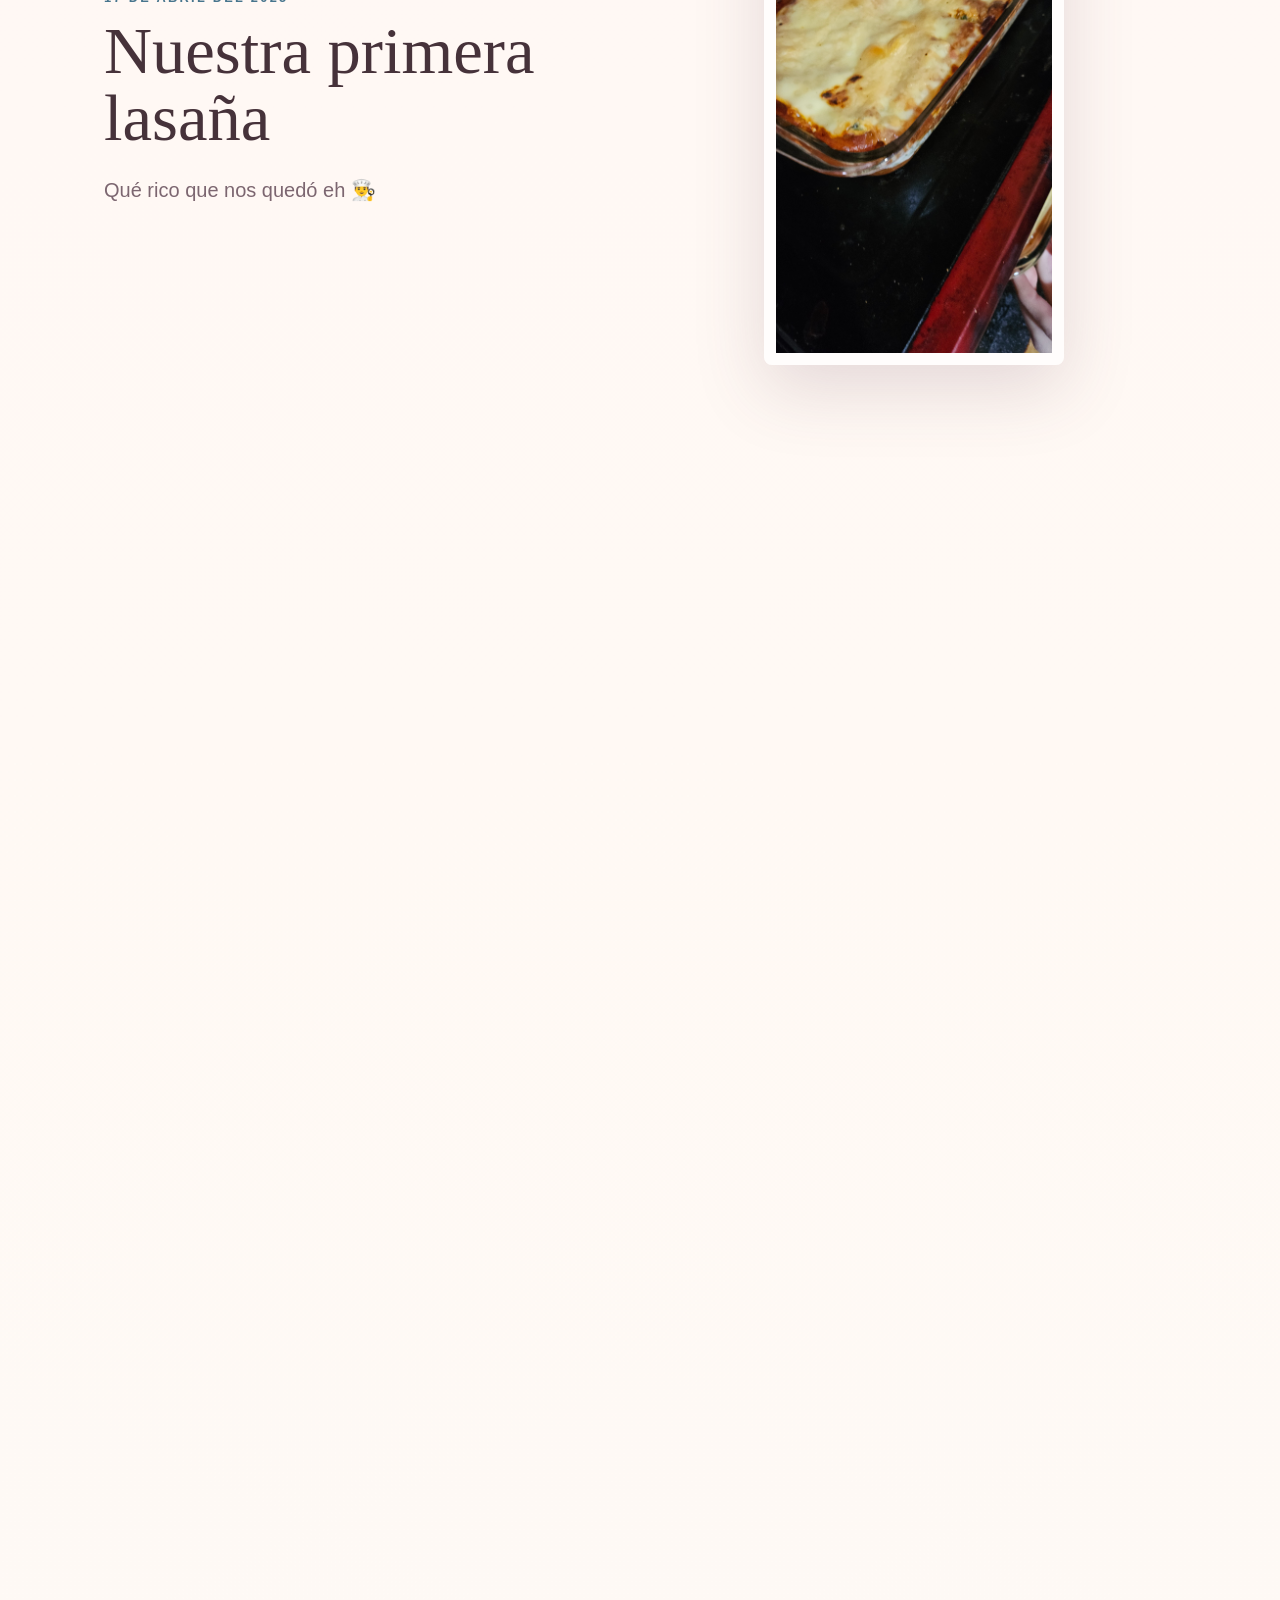
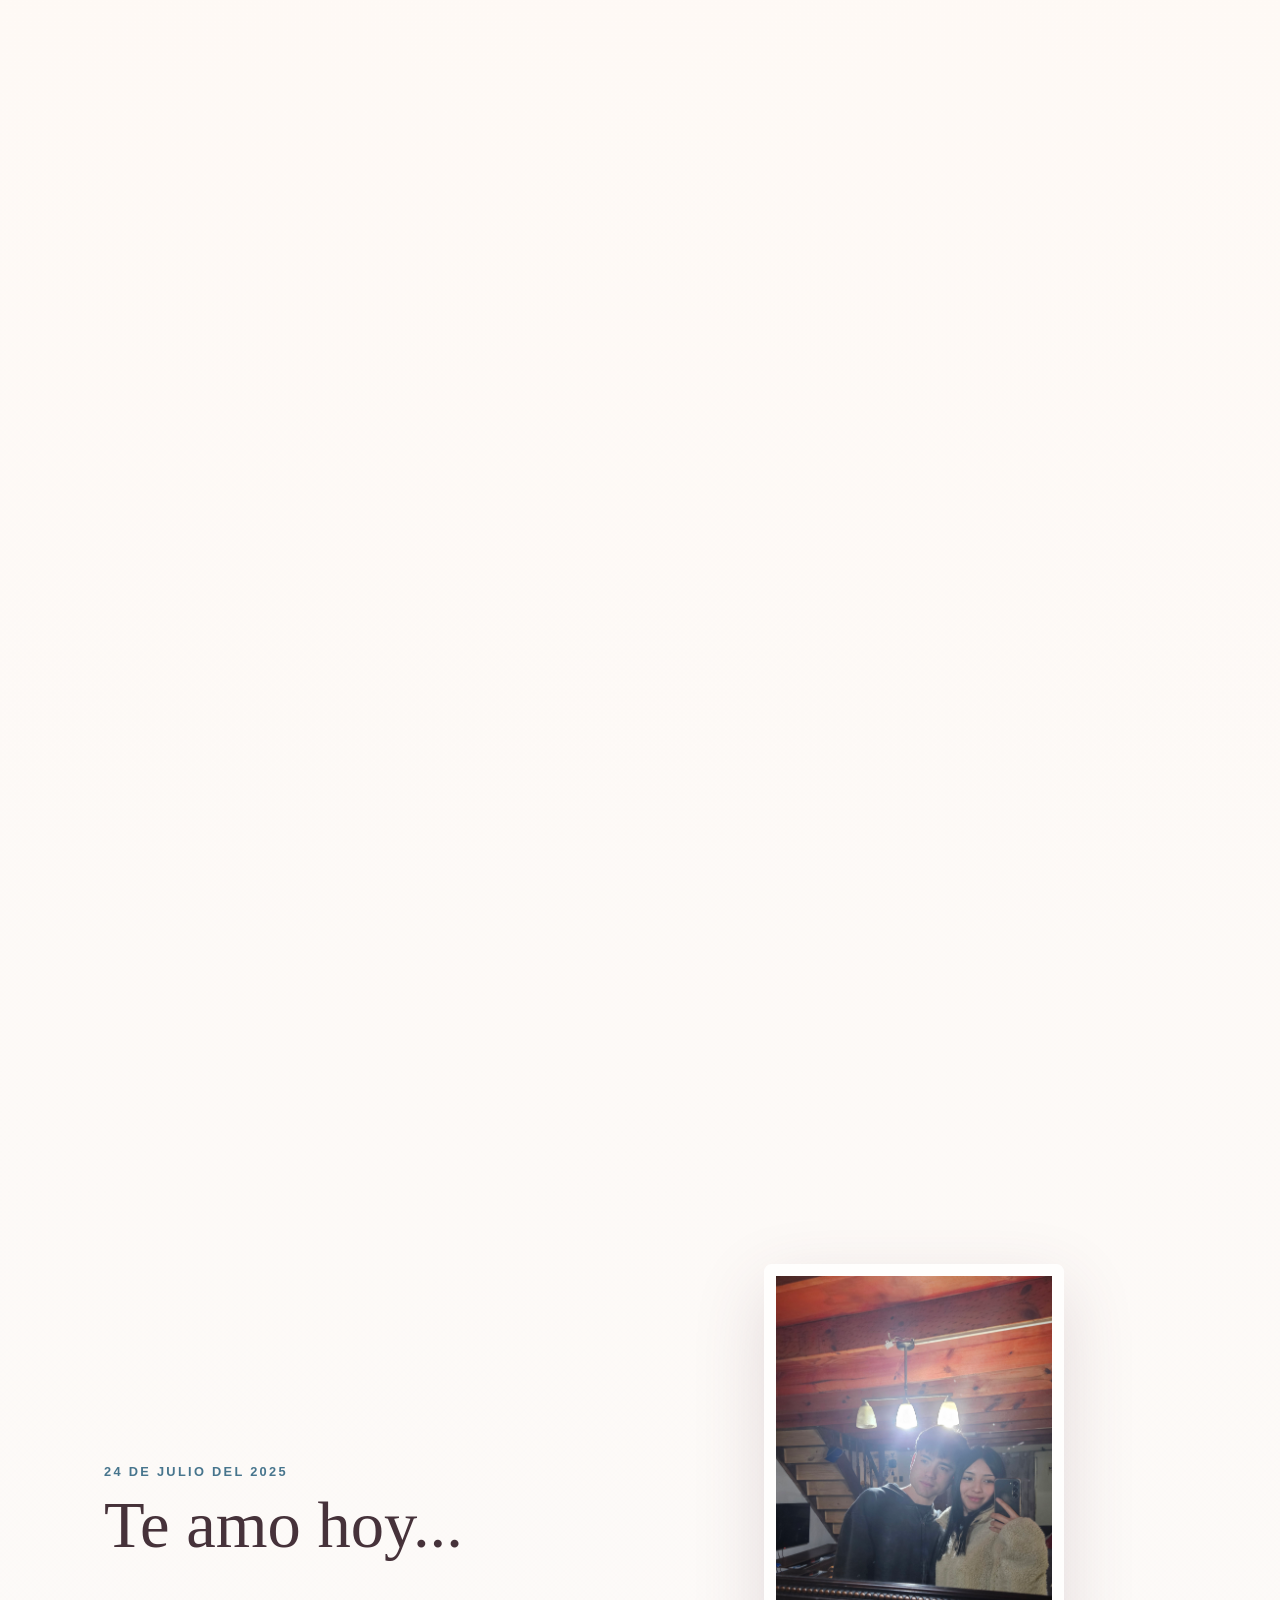
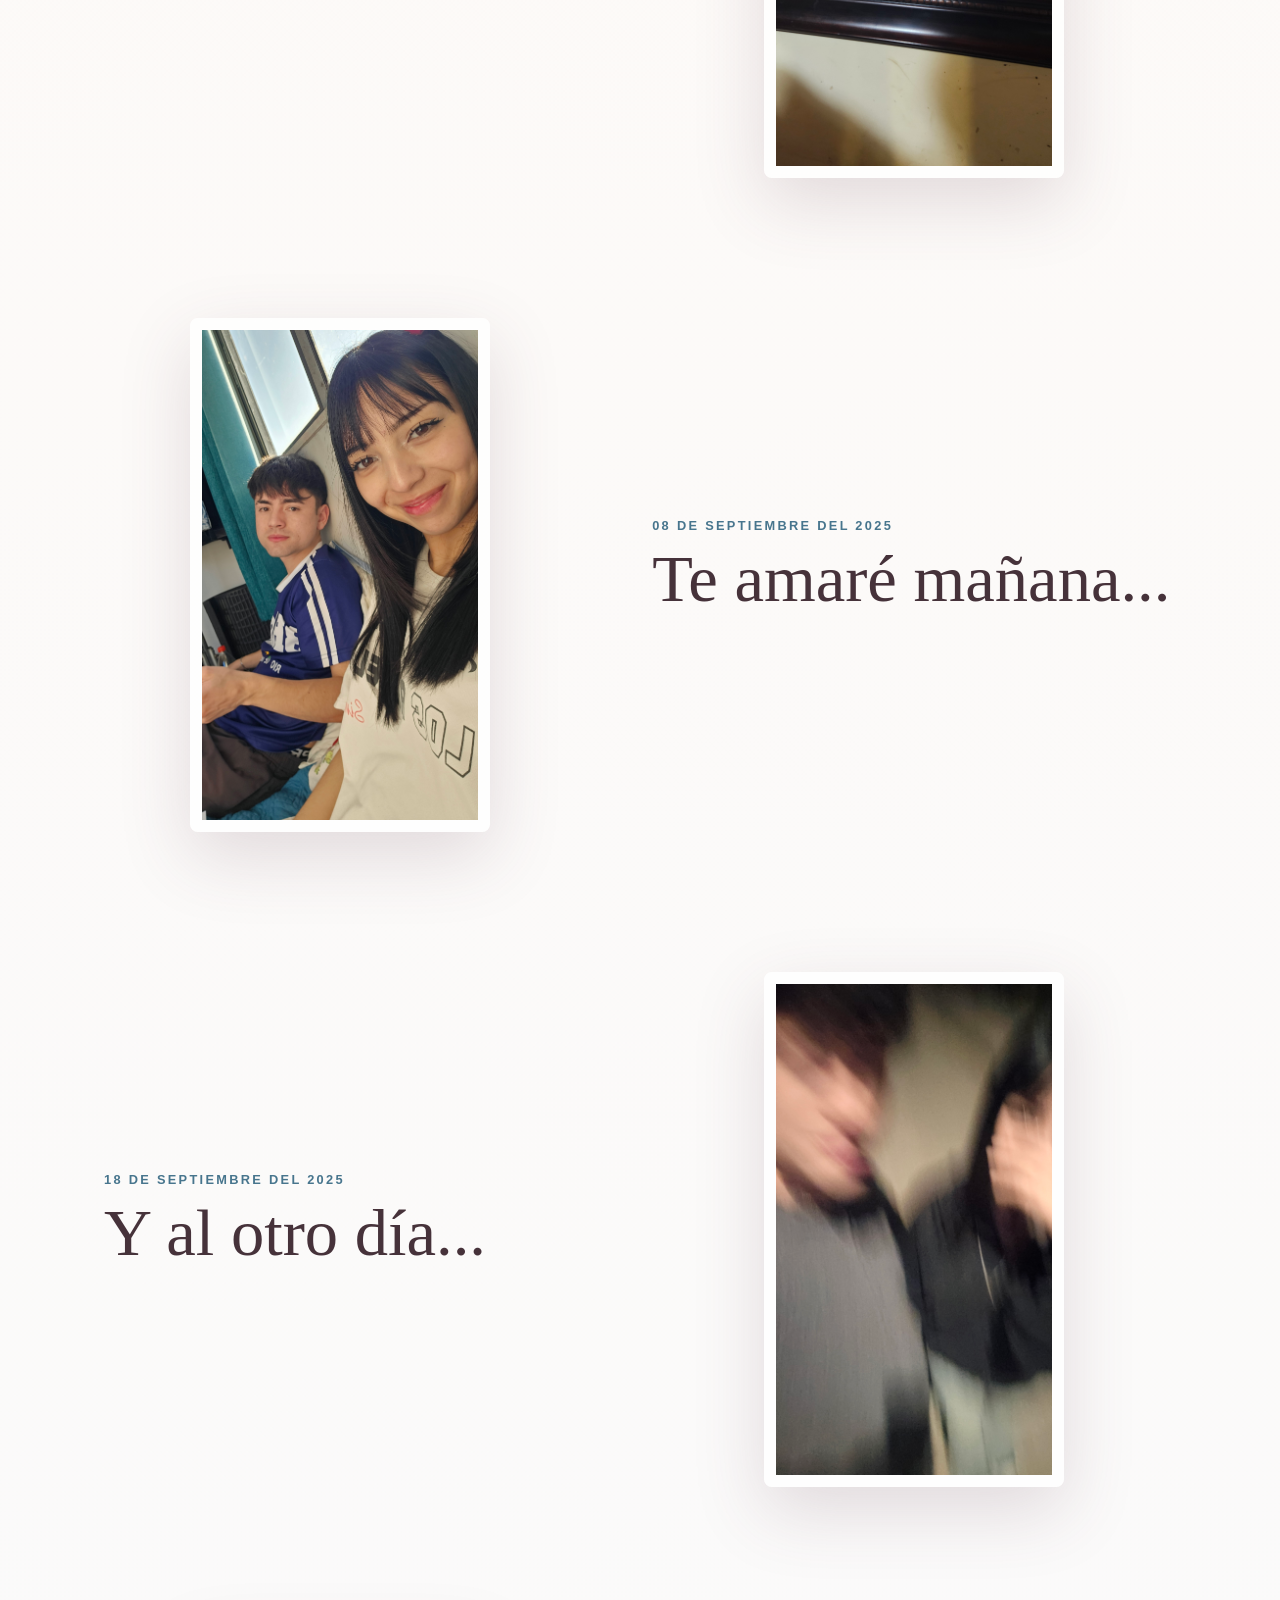
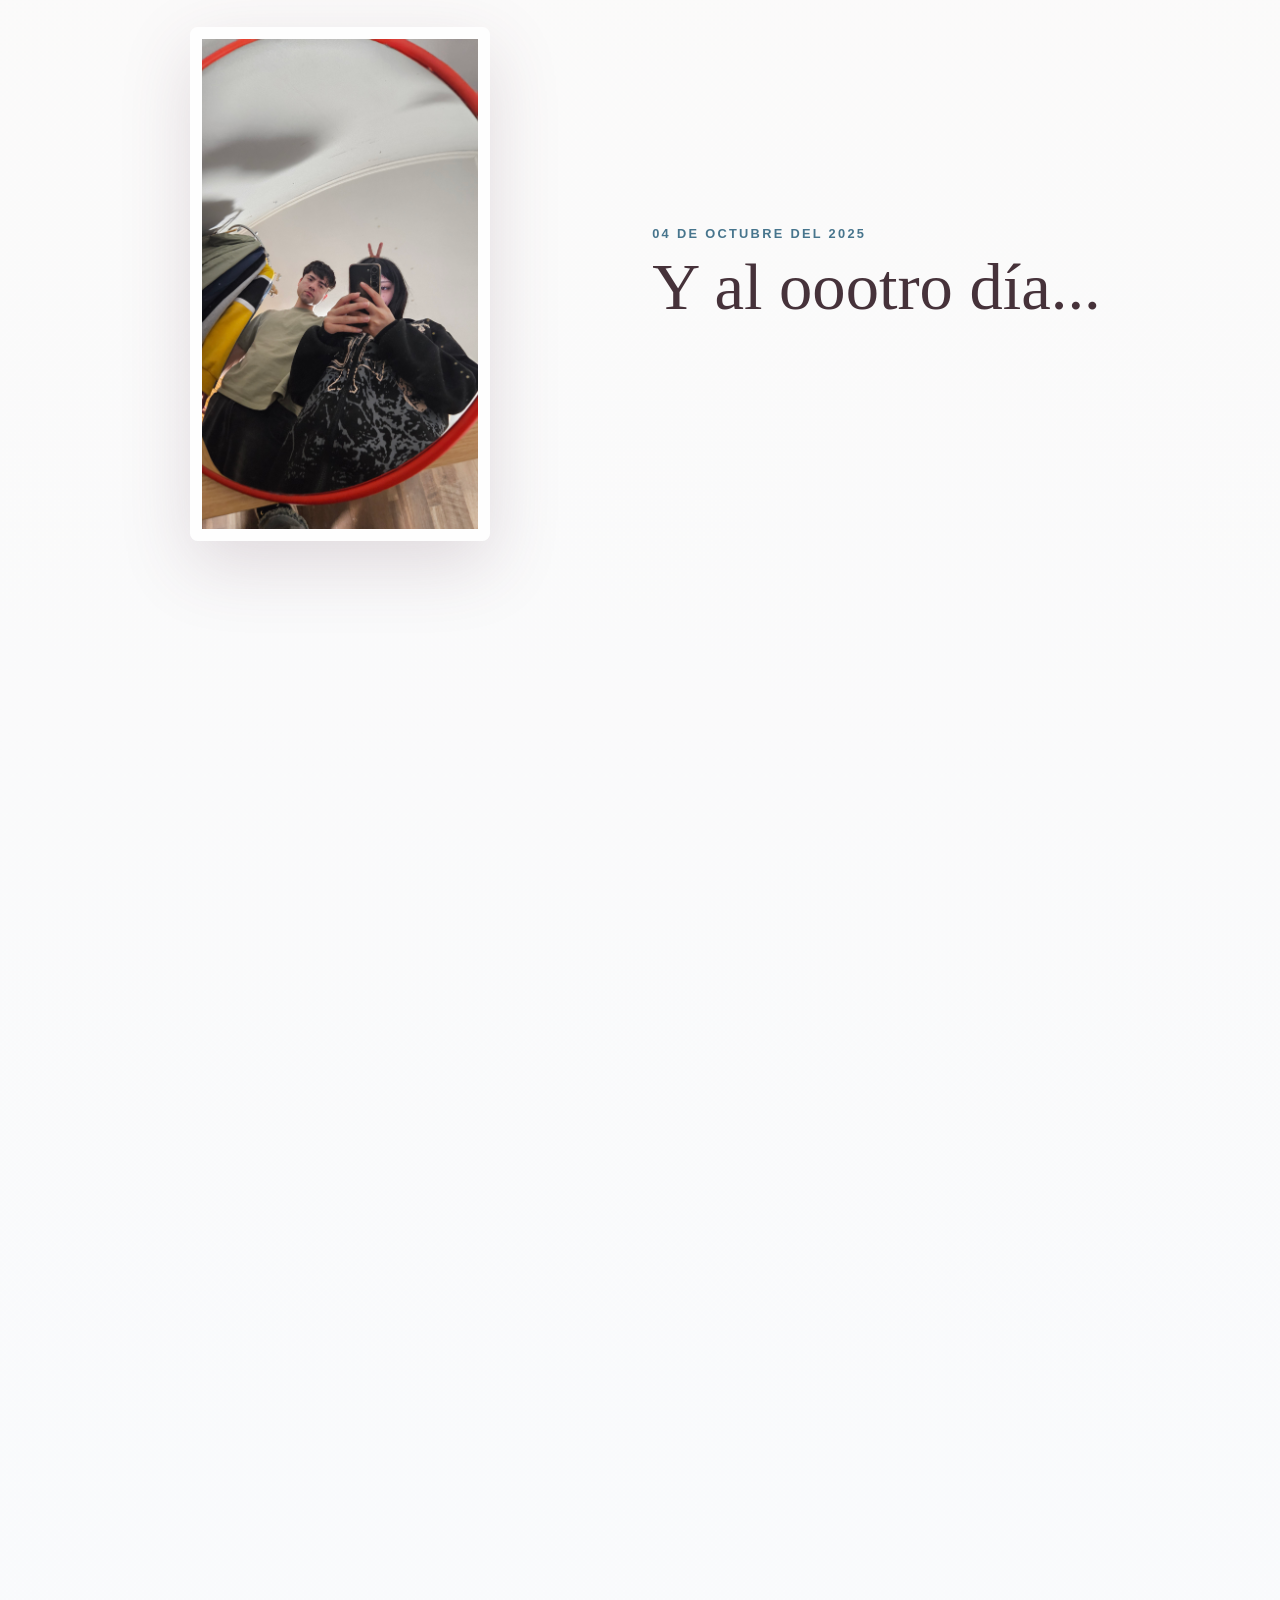
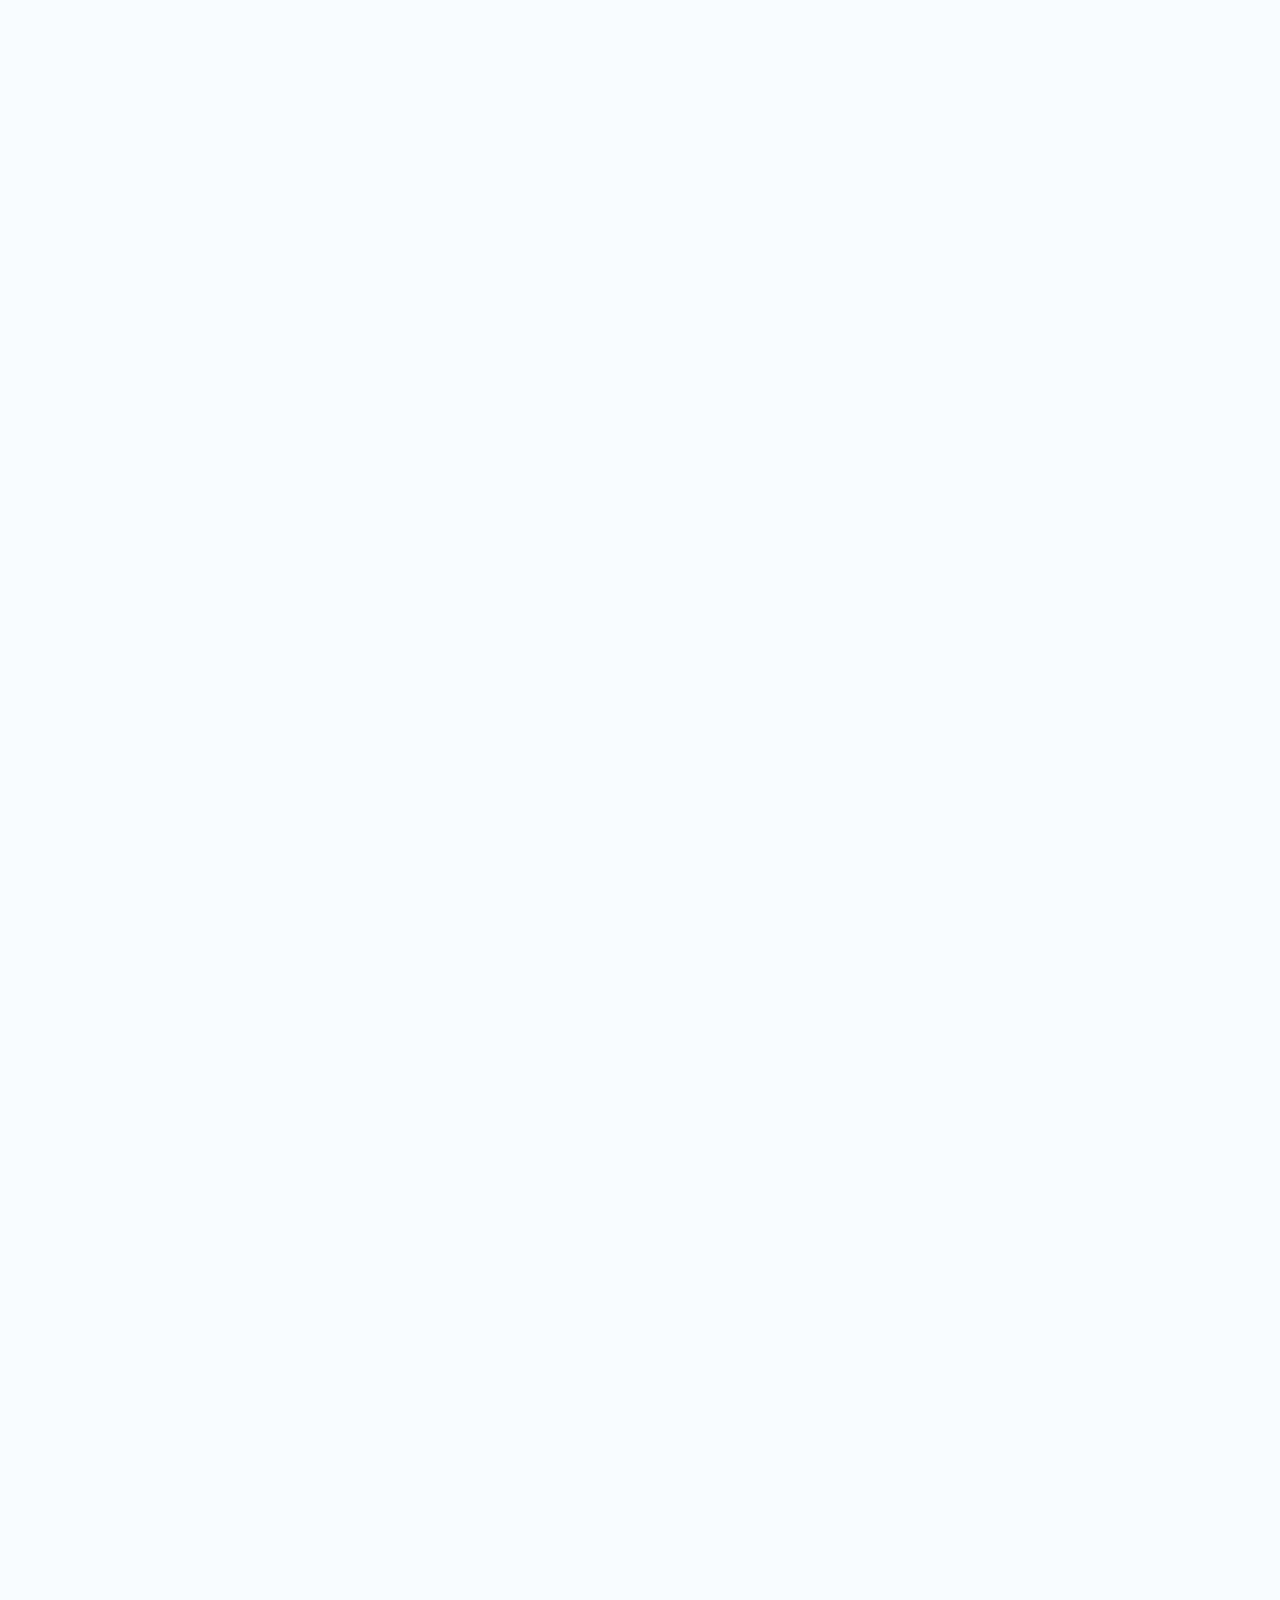
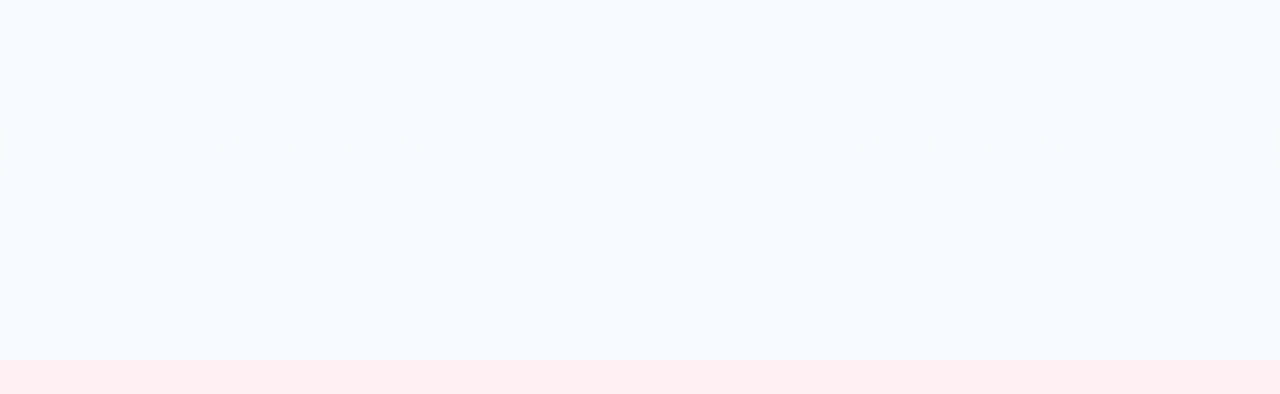
==== commit 365d5244: "Change image file extensions from JPG to jpg" ====
--- a/index.html
+++ b/index.html
@@ -61,7 +61,7 @@
 
         <article class="memory memory-flipped reveal">
           <div class="memory-image" style="--photo-size: 300px">
-            <img src="Nosotros/1 (3).JPG" alt="Ilustración de una noche con estrellas" />
+            <img src="Nosotros/1 (3).jpg" alt="Ilustración de una noche con estrellas" />
           </div>
           <div class="memory-text">
             <span>31 DE MARZO DEL 2025</span>
@@ -99,7 +99,7 @@
 
         <article class="memory memory-flipped reveal">
           <div class="memory-image" style="--photo-size: 300px">
-            <img src="Nosotros/1 (7).JPG" alt="Ilustración de flores pastel" />
+            <img src="Nosotros/1 (7).jpg" alt="Ilustración de flores pastel" />
           </div>
           <div class="memory-text">
             <span>15 DE ABRIL DEL 2025</span>
@@ -141,7 +141,7 @@
 
         <article class="memory memory-flipped reveal">
           <div class="memory-image" style="--photo-size: 300px">
-            <img src="Nosotros/1 (12).JPG" alt="Ilustración de flores pastel" />
+            <img src="Nosotros/1 (12).jpg" alt="Ilustración de flores pastel" />
           </div>
           <div class="memory-text">
             <span>17 DE ABRIL DEL 2025</span>
@@ -187,7 +187,7 @@
 
         <article class="memory memory-flipped reveal">
           <div class="memory-image" style="--photo-size: 300px">
-            <img src="Nosotros/1 (16).JPG" alt="Ilustración de flores pastel" />
+            <img src="Nosotros/1 (16).jpg" alt="Ilustración de flores pastel" />
           </div>
           <div class="memory-text">
             <span>15 DE JULIO DEL 2025</span>
@@ -257,7 +257,7 @@
 
         <article class="memory memory-flipped reveal">
           <div class="memory-image" style="--photo-size: 300px">
-            <img src="Nosotros/1 (18).JPG" alt="Ilustración de flores pastel" />
+            <img src="Nosotros/1 (18).jpg" alt="Ilustración de flores pastel" />
           </div>
           <div class="memory-text">
             <span>24 DE JULIO DEL 2025</span>
@@ -277,7 +277,7 @@
 
         <article class="memory memory-flipped reveal">
           <div class="memory-image" style="--photo-size: 300px">
-            <img src="Nosotros/1 (22).JPG" alt="Ilustración de flores pastel" />
+            <img src="Nosotros/1 (22).jpg" alt="Ilustración de flores pastel" />
           </div>
           <div class="memory-text">
             <span>18 DE SEPTIEMBRE DEL 2025</span>
@@ -333,7 +333,7 @@
 
         <article class="memory memory-flipped reveal">
           <div class="memory-image" style="--photo-size: 700px">
-            <img src="Nosotros/1 (32).JPG" alt="Ilustración de flores pastel" />
+            <img src="Nosotros/1 (32).jpg" alt="Ilustración de flores pastel" />
           </div>
           <div class="memory-text">
             <span>31 DE DICIEMBRE DEL 2025</span>
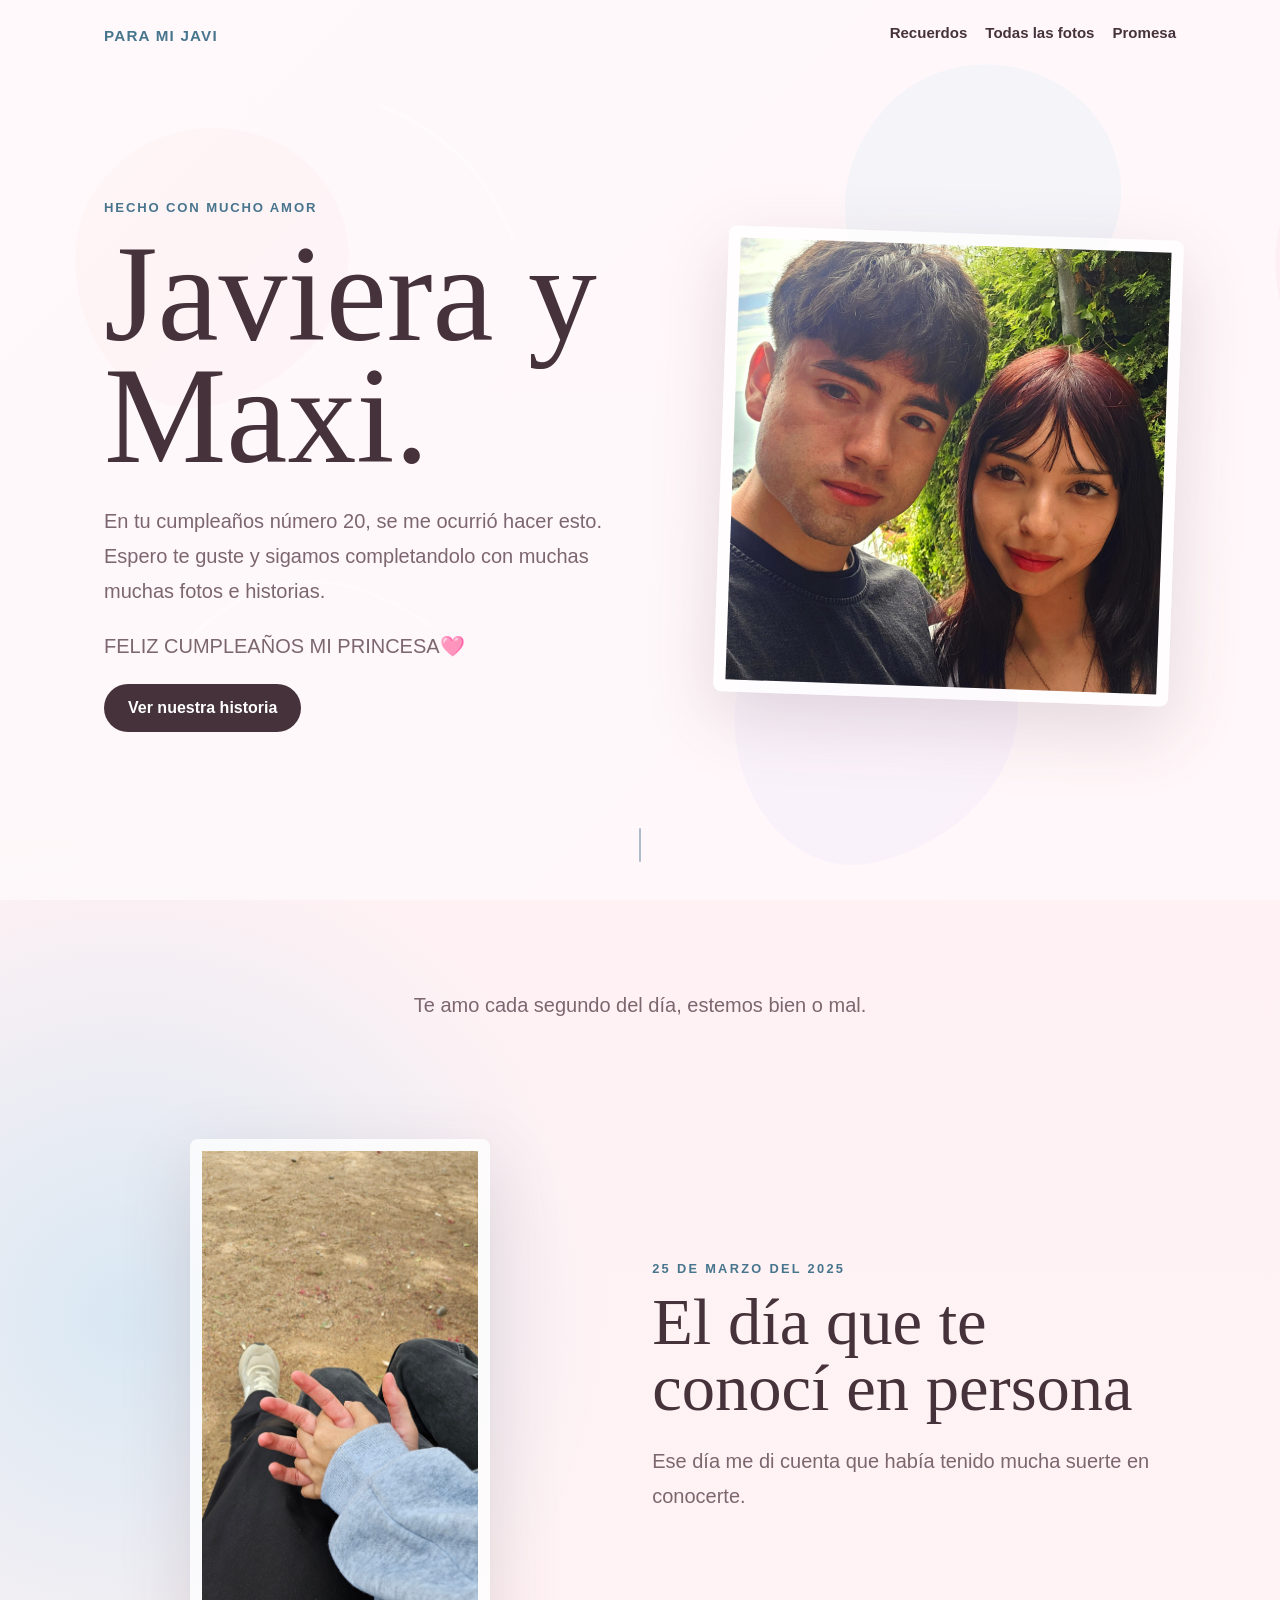
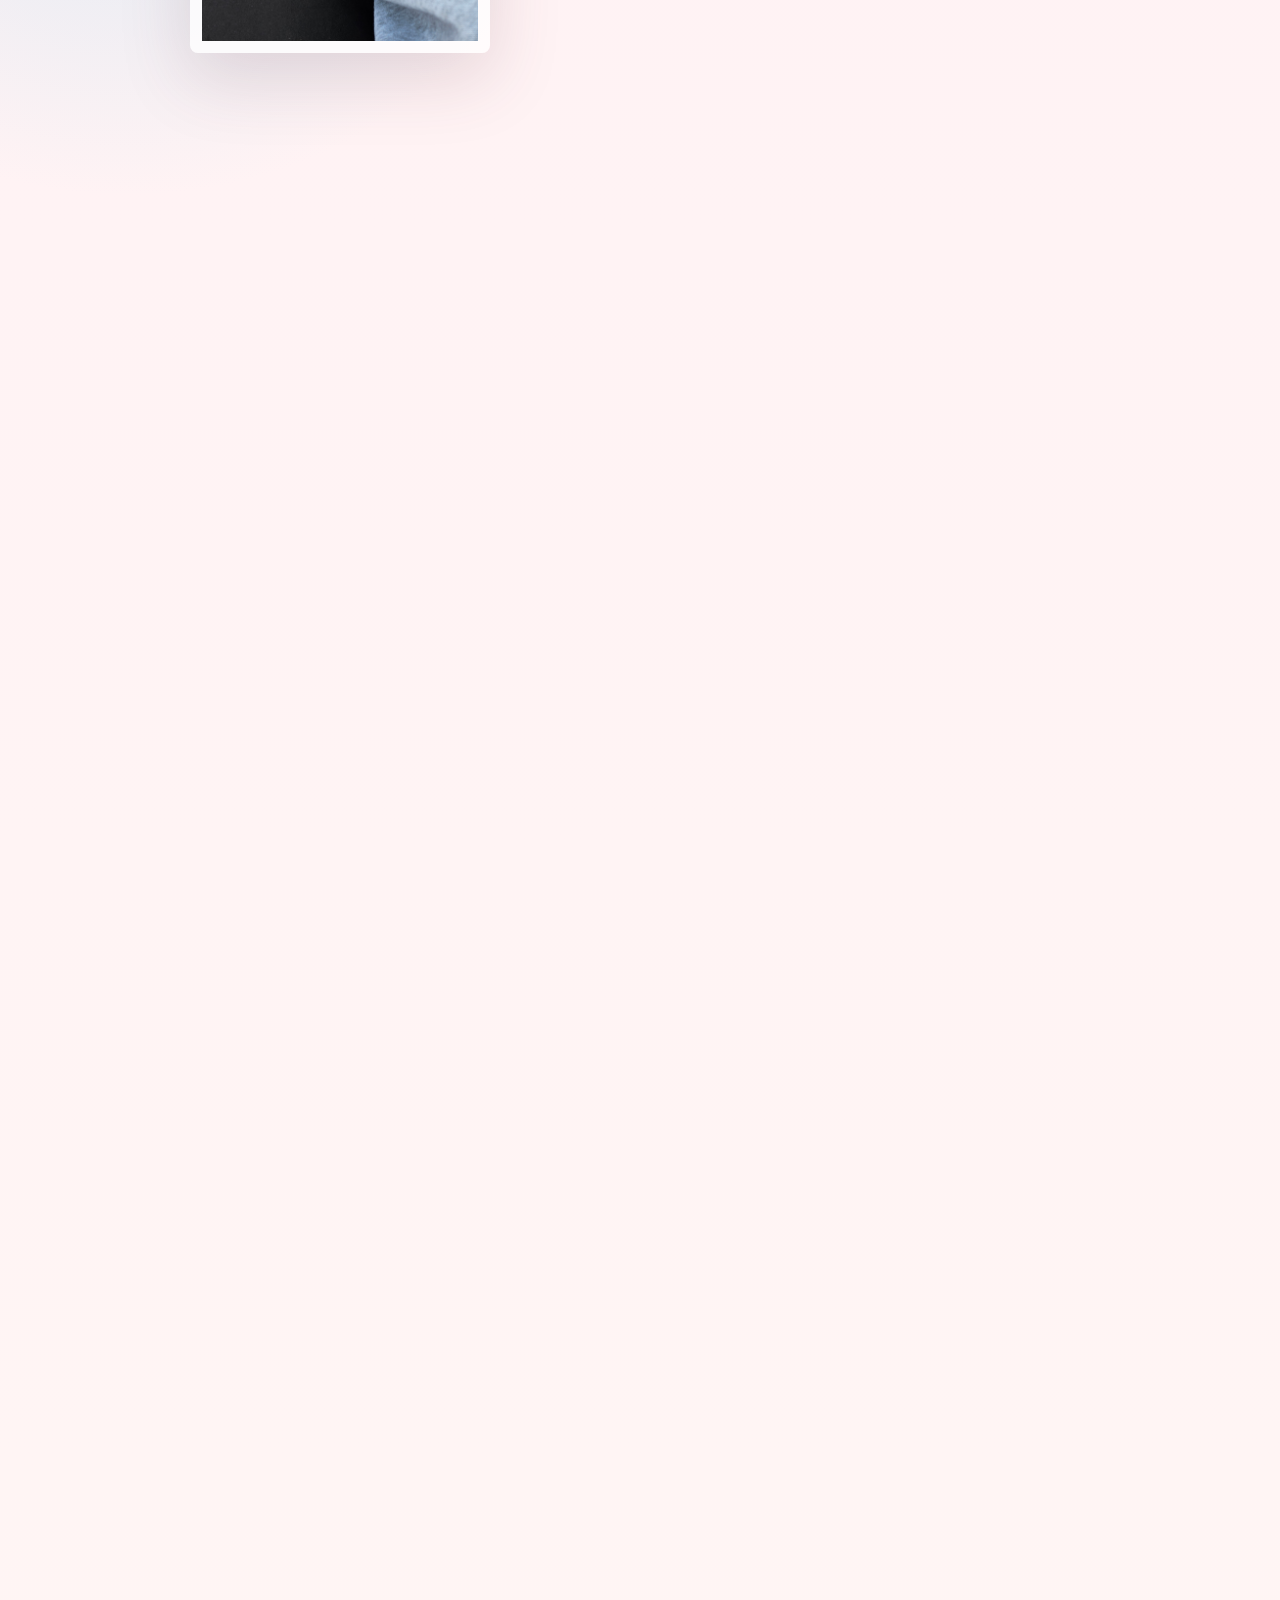
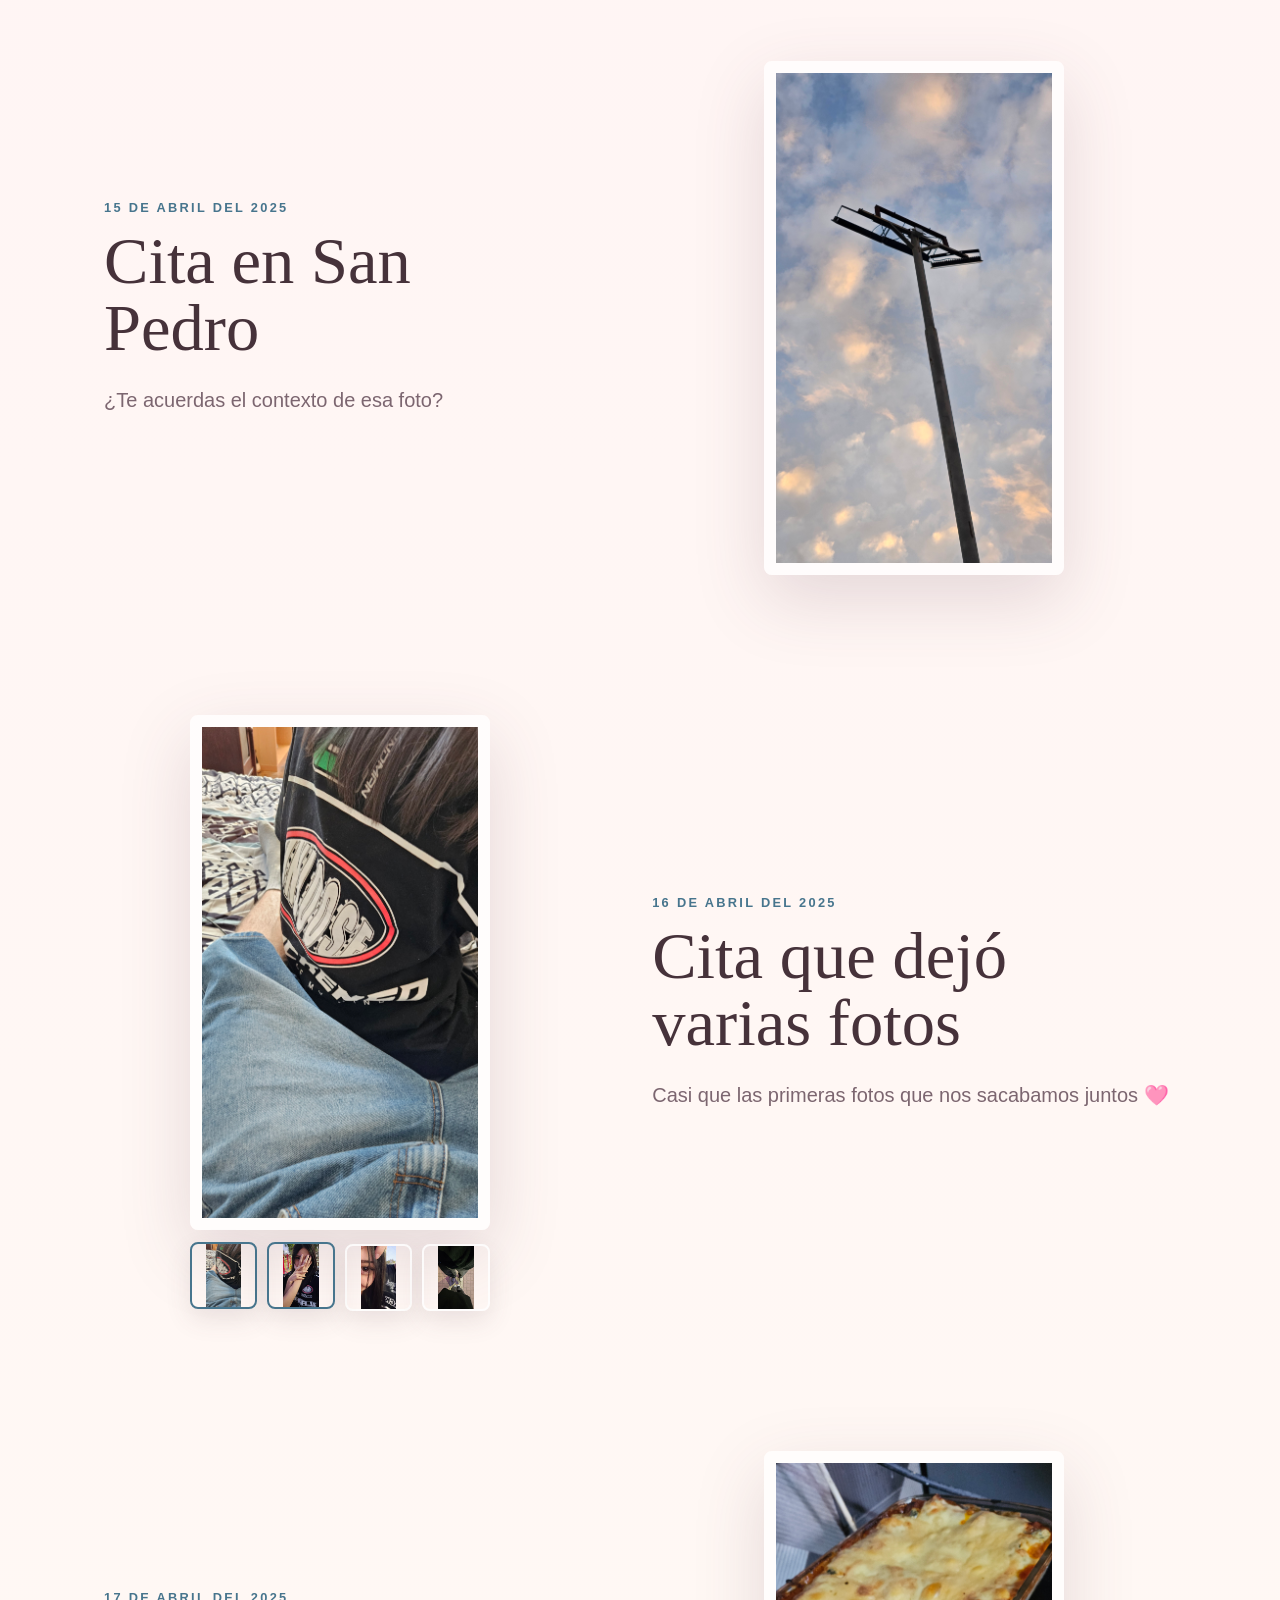
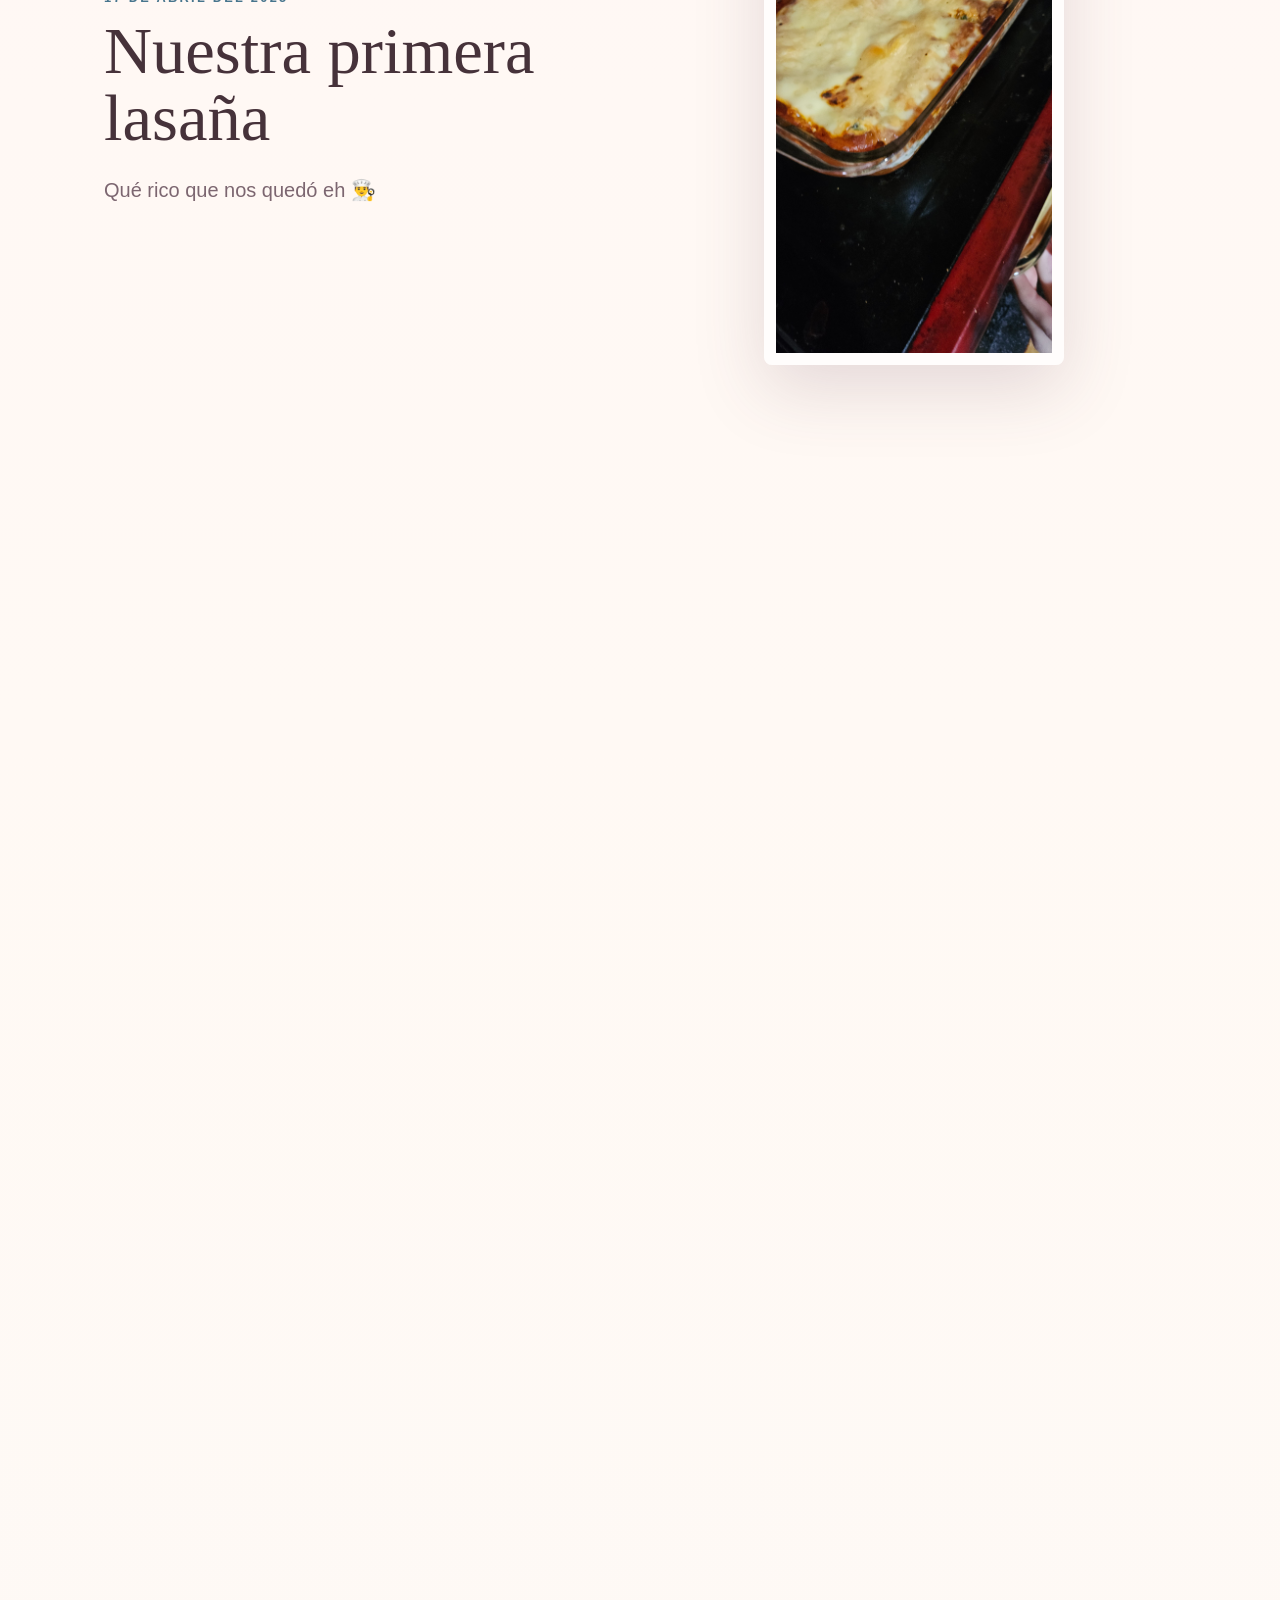
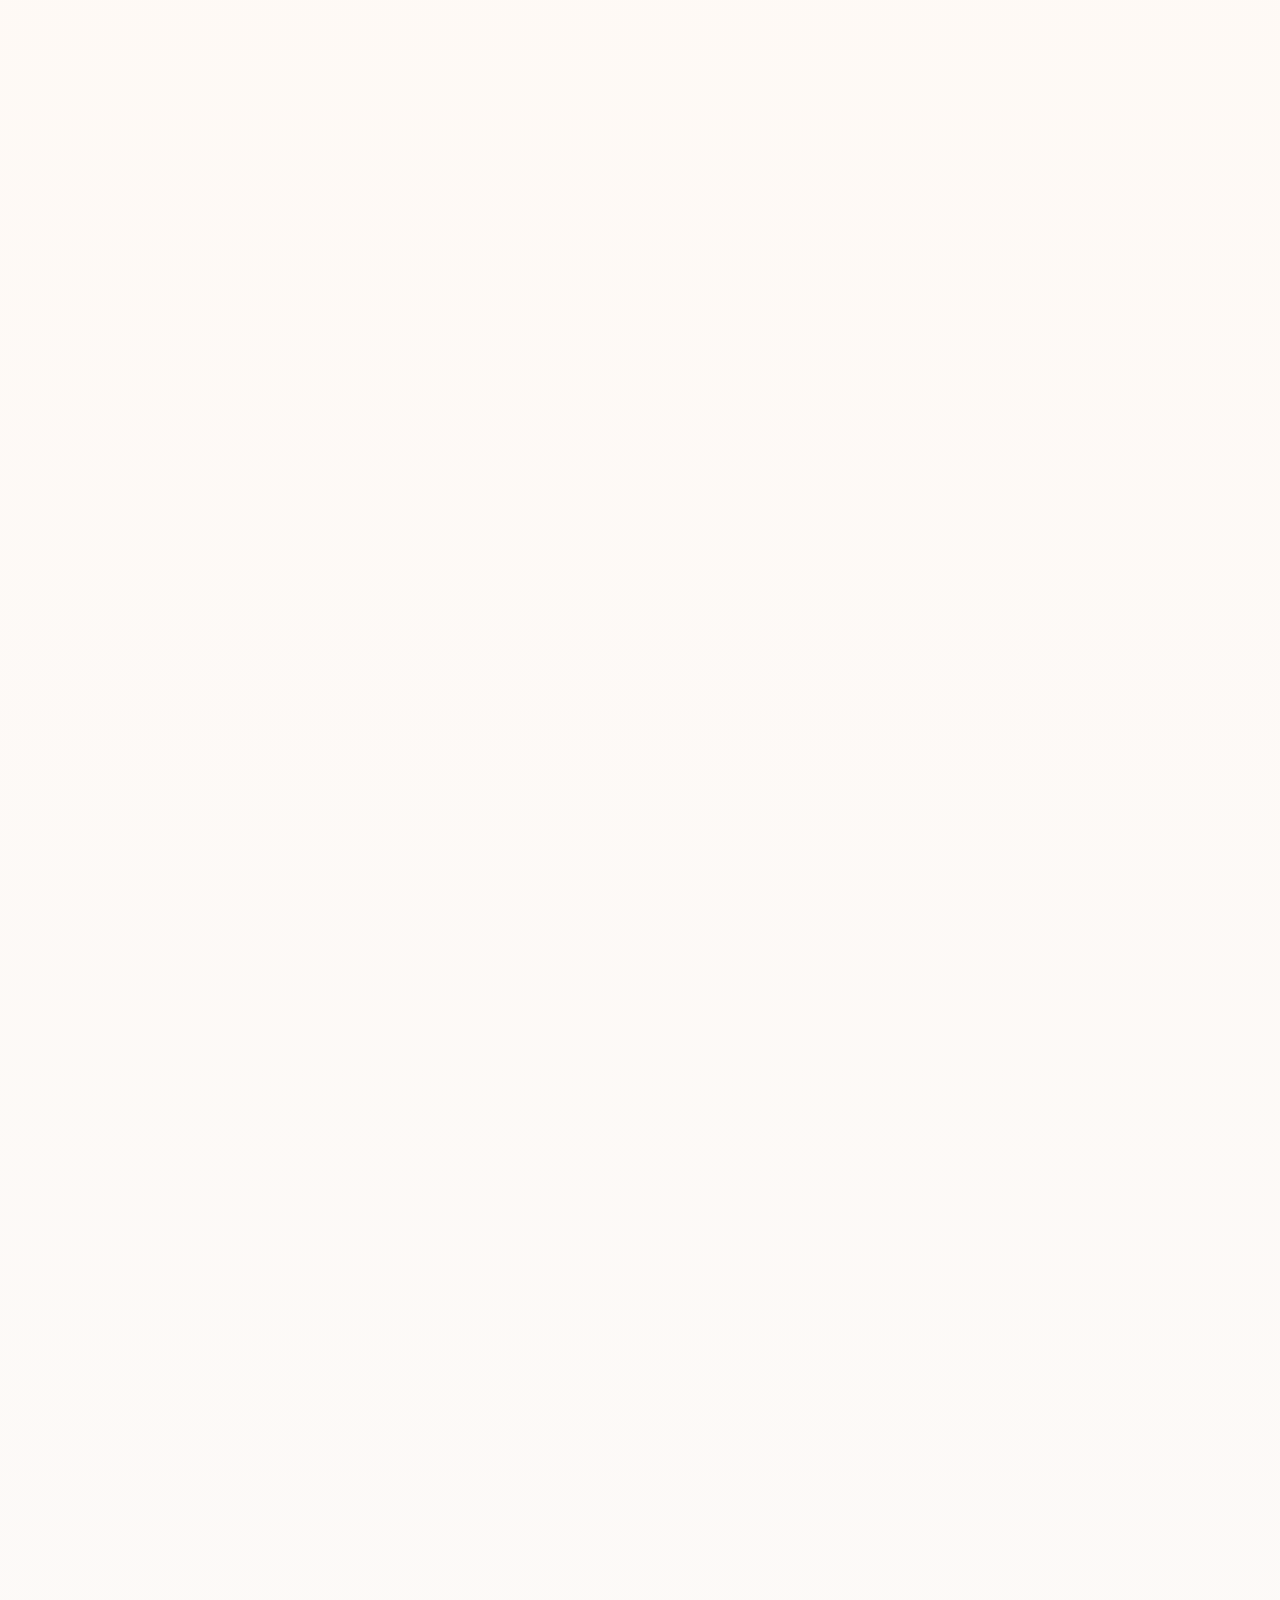
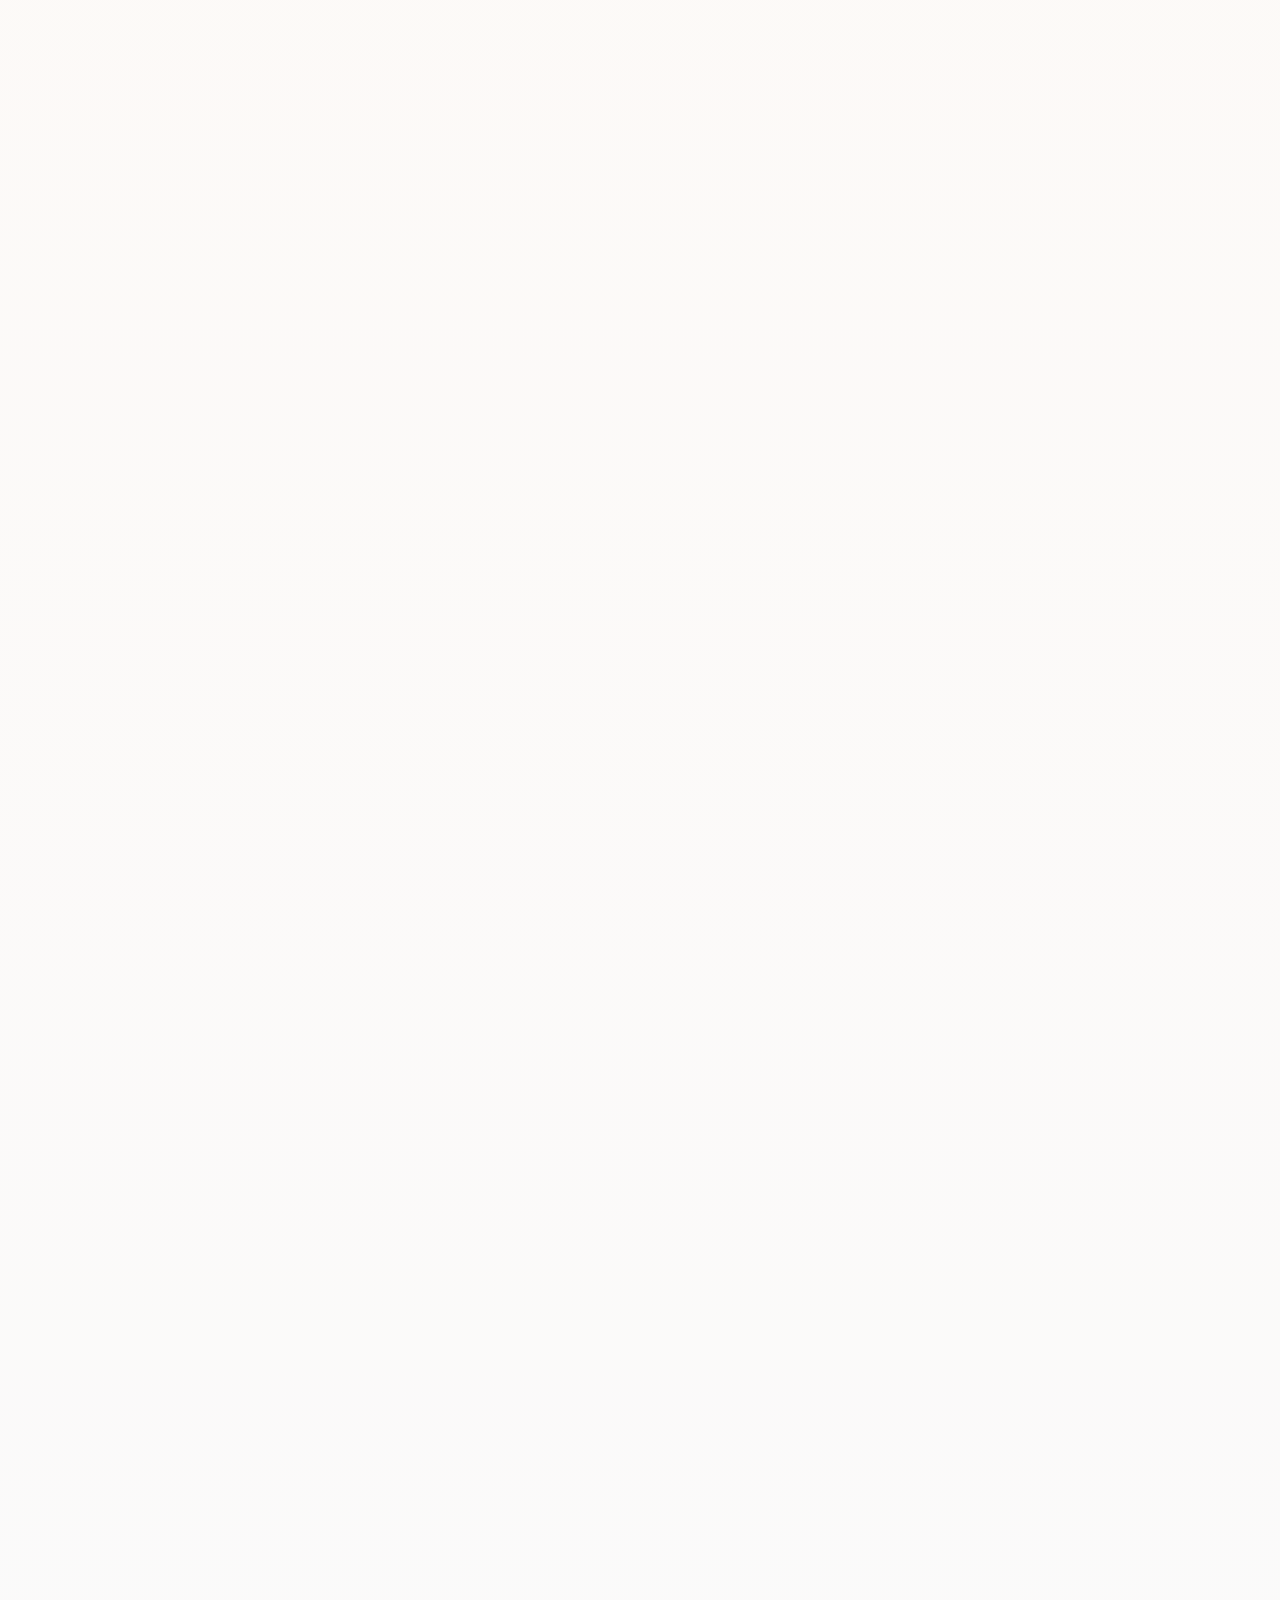
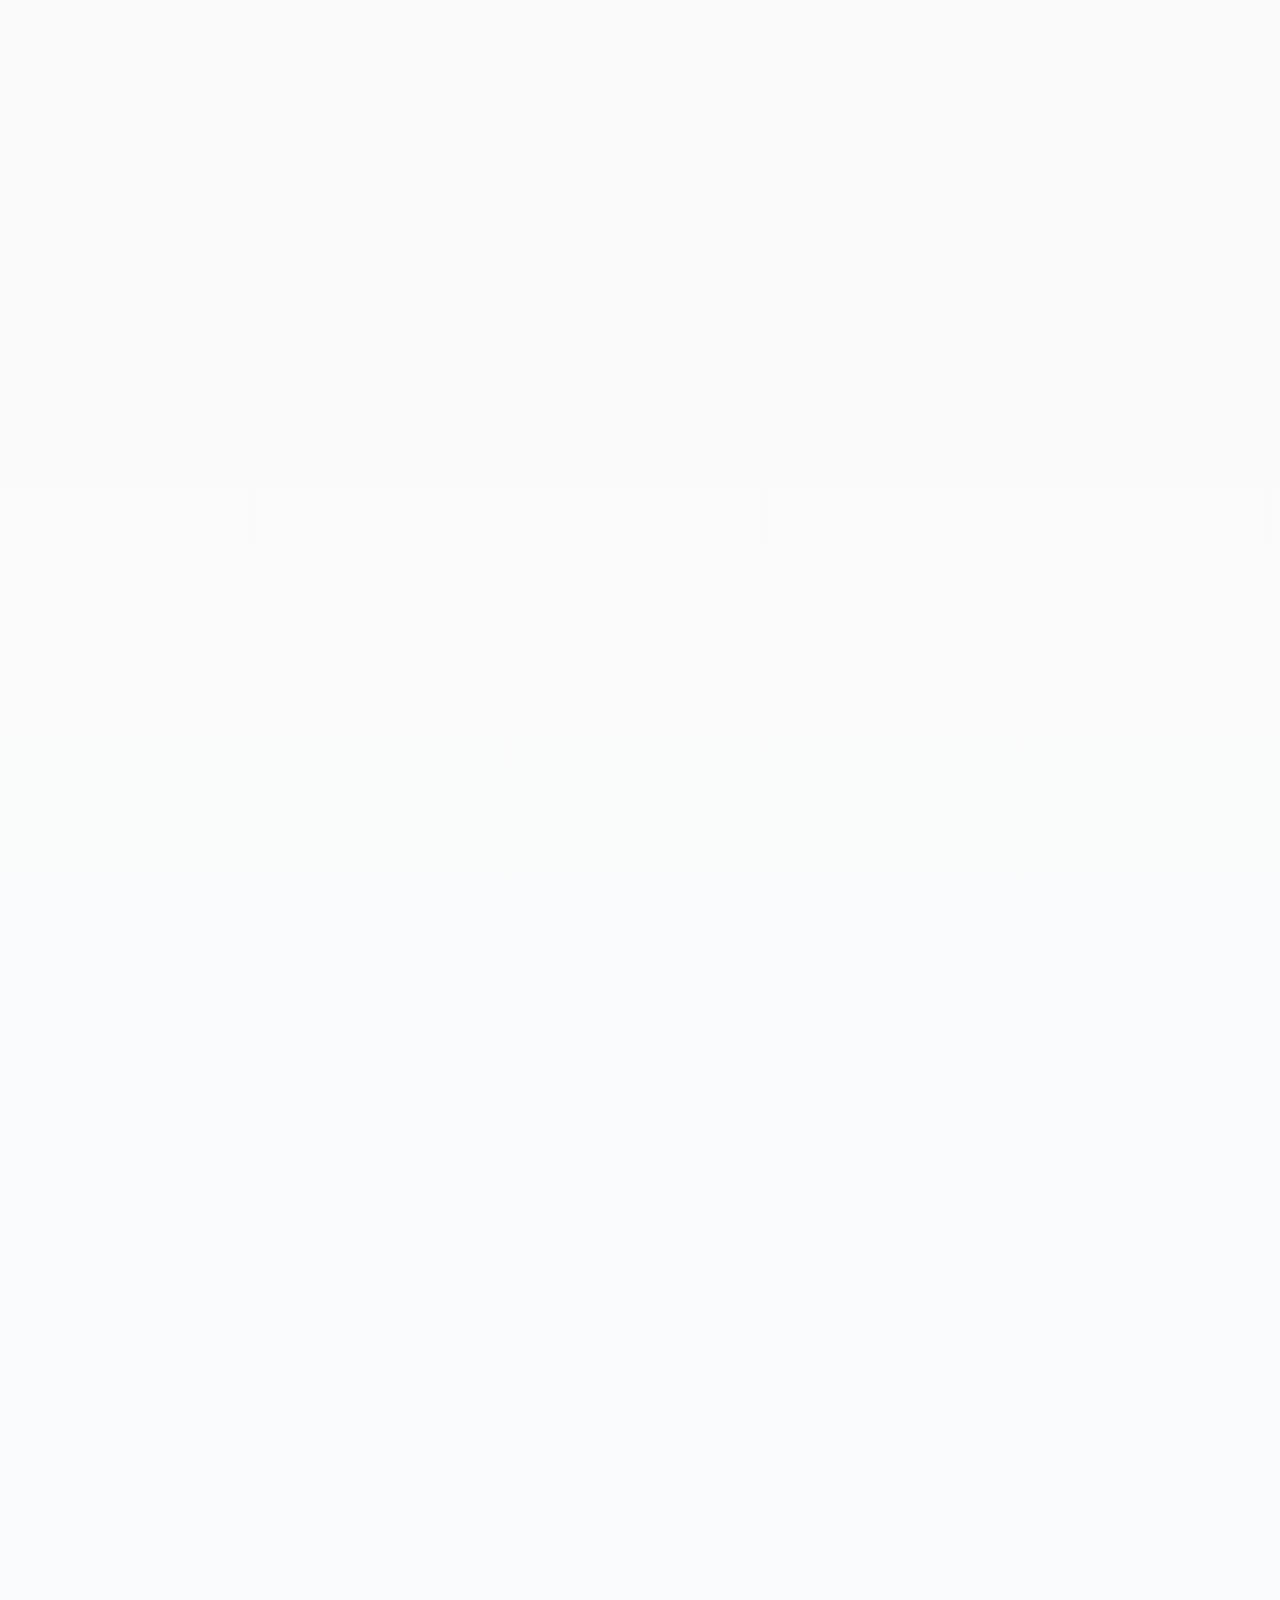
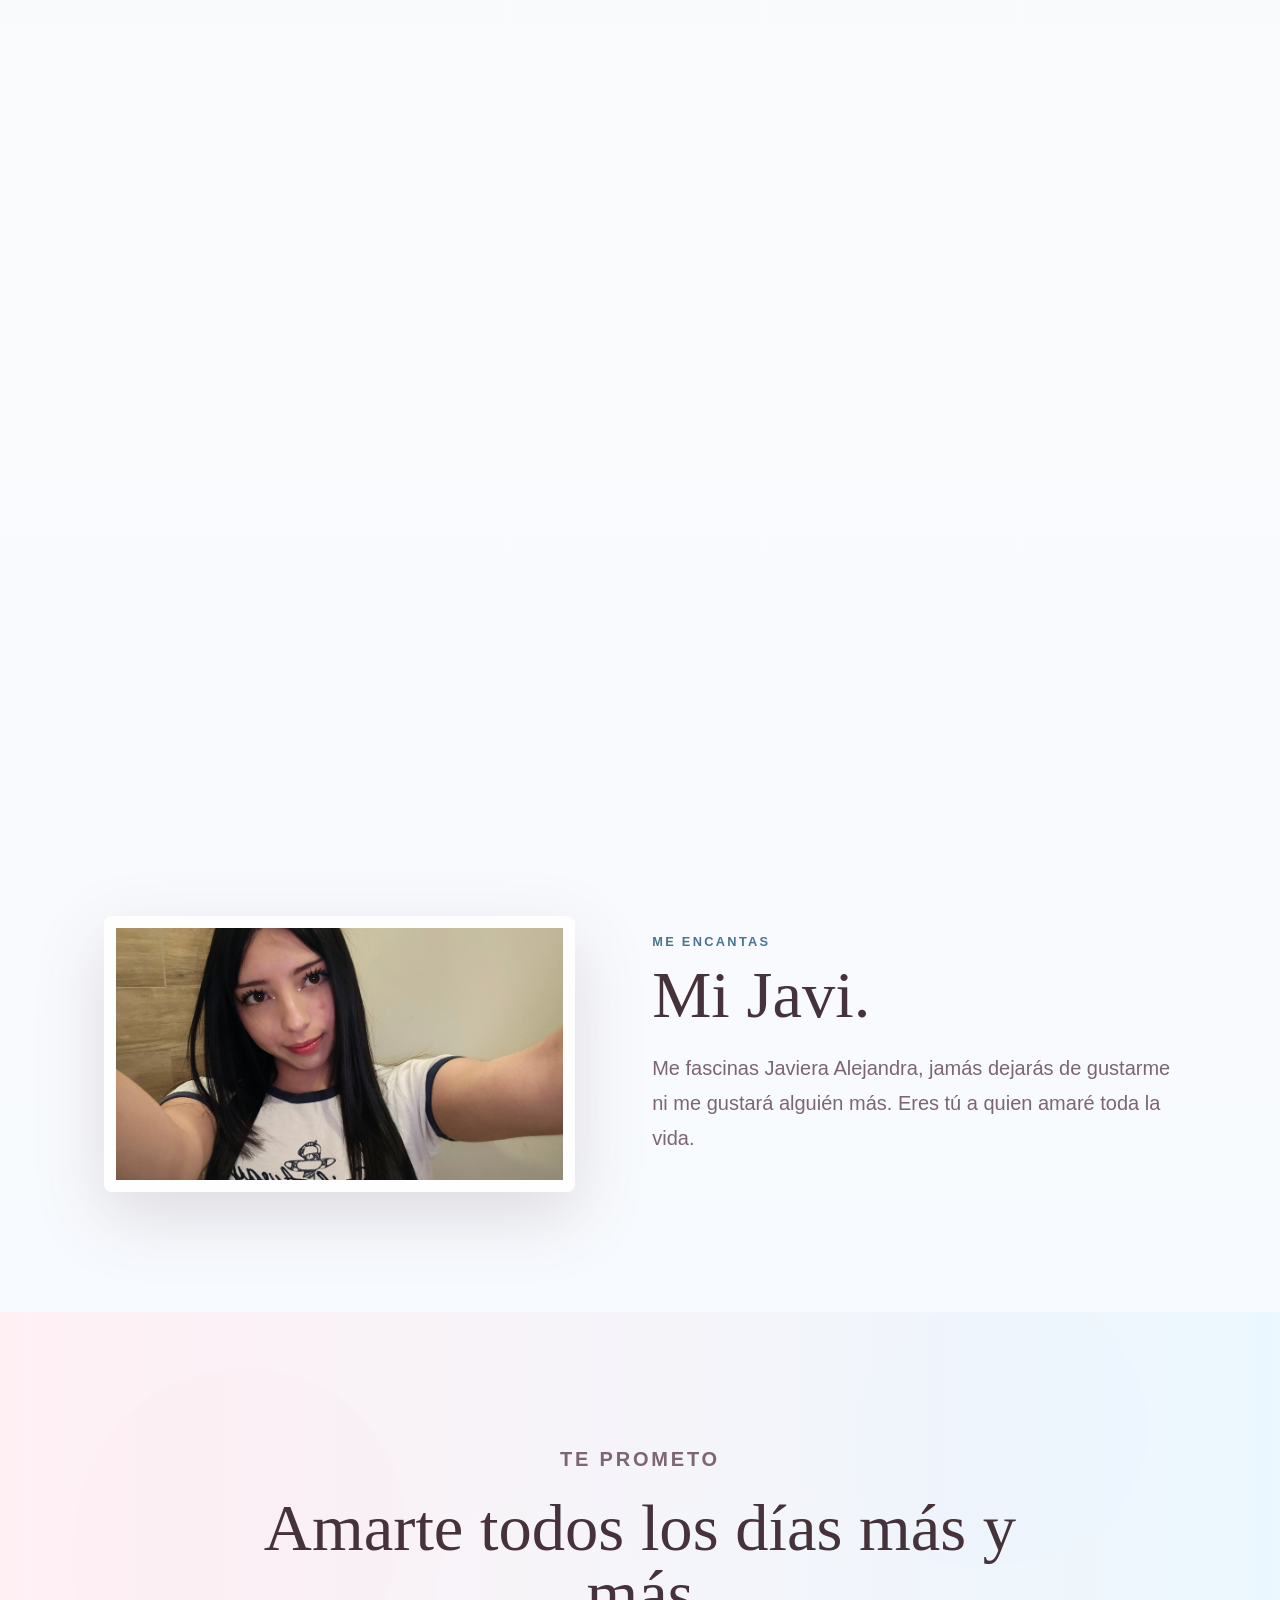
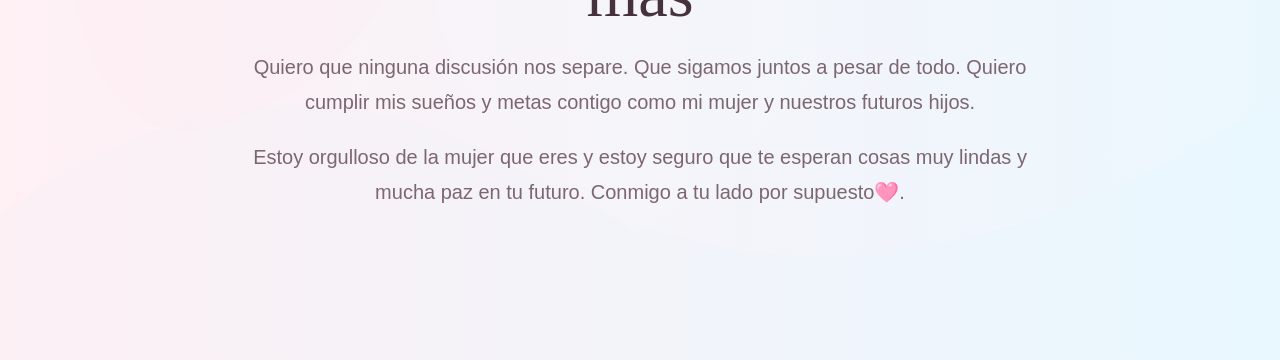
==== commit e2653749: "Update index.html" ====
--- a/index.html
+++ b/index.html
@@ -61,7 +61,7 @@
 
         <article class="memory memory-flipped reveal">
           <div class="memory-image" style="--photo-size: 300px">
-            <img src="Nosotros/1 (3).jpg" alt="Ilustración de una noche con estrellas" />
+            <img src="Nosotros/1 (2).jpg" alt="Ilustración de una noche con estrellas" />
           </div>
           <div class="memory-text">
             <span>31 DE MARZO DEL 2025</span>
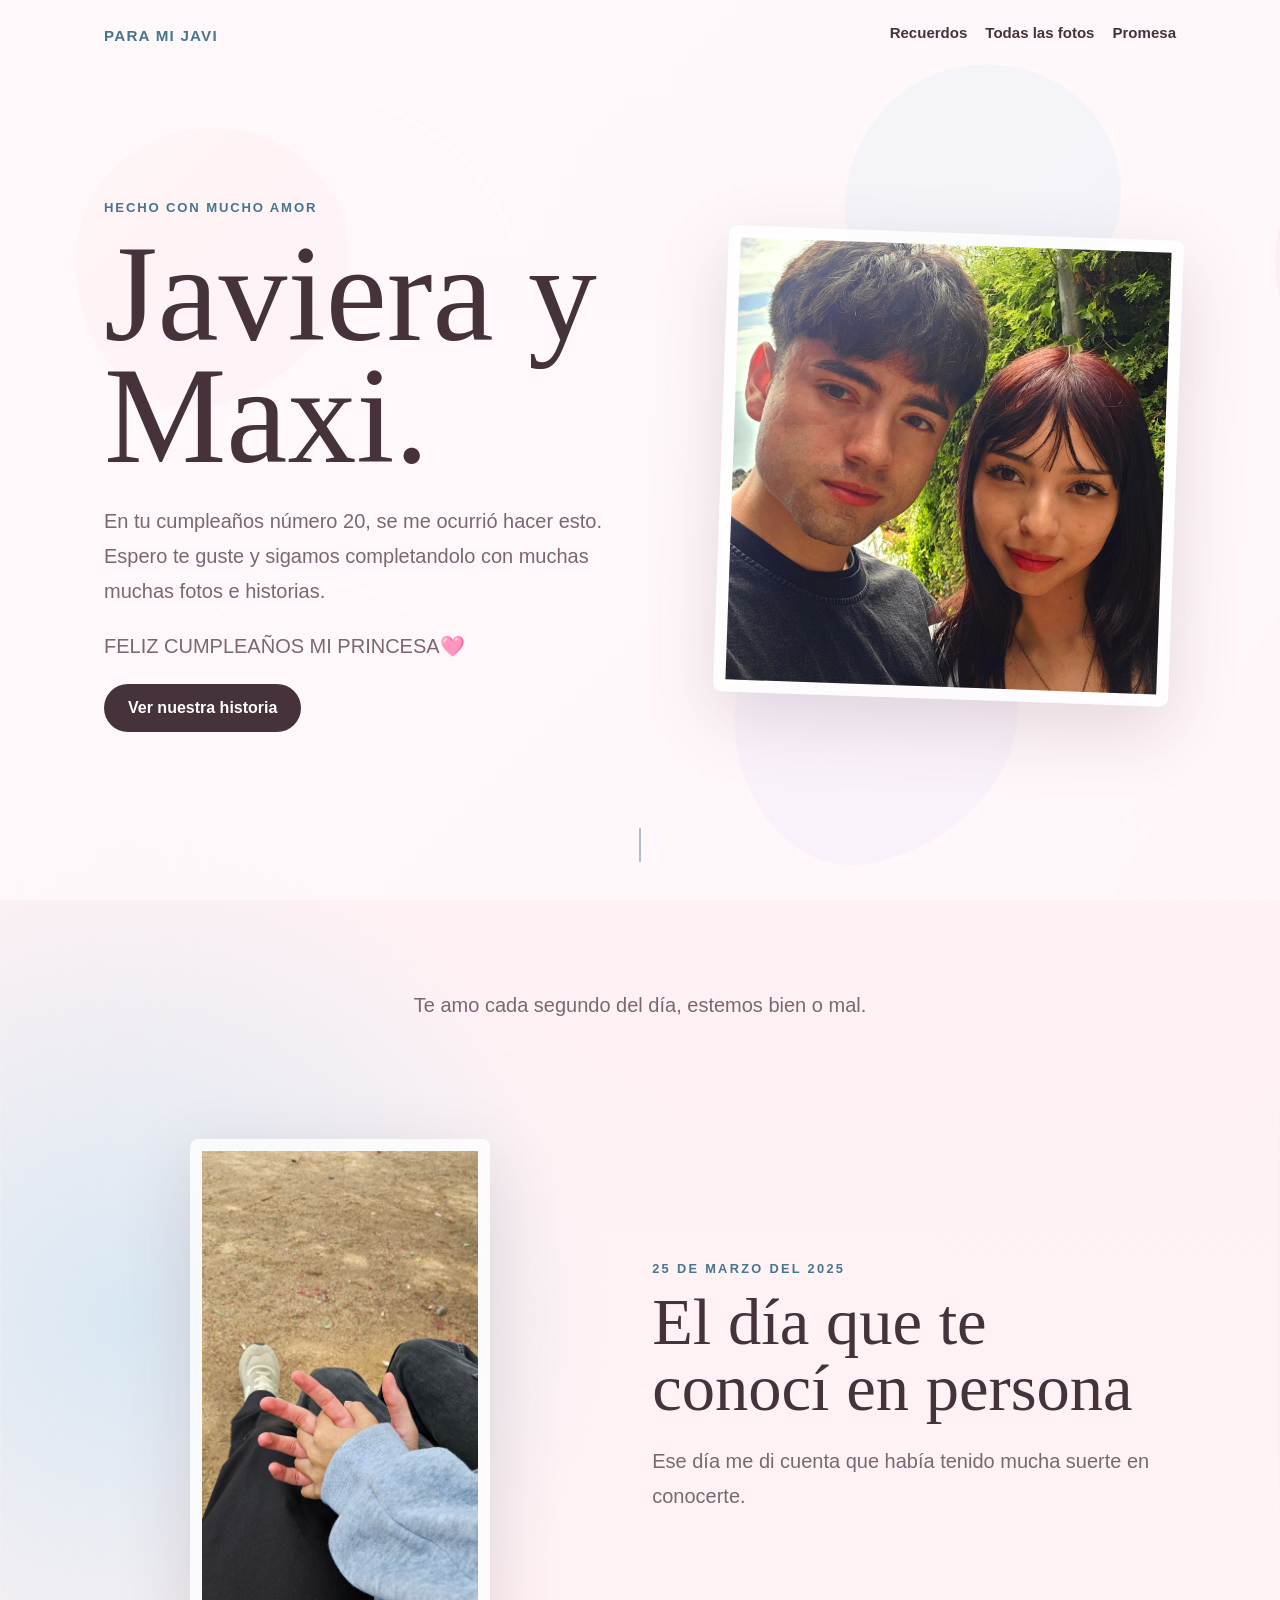
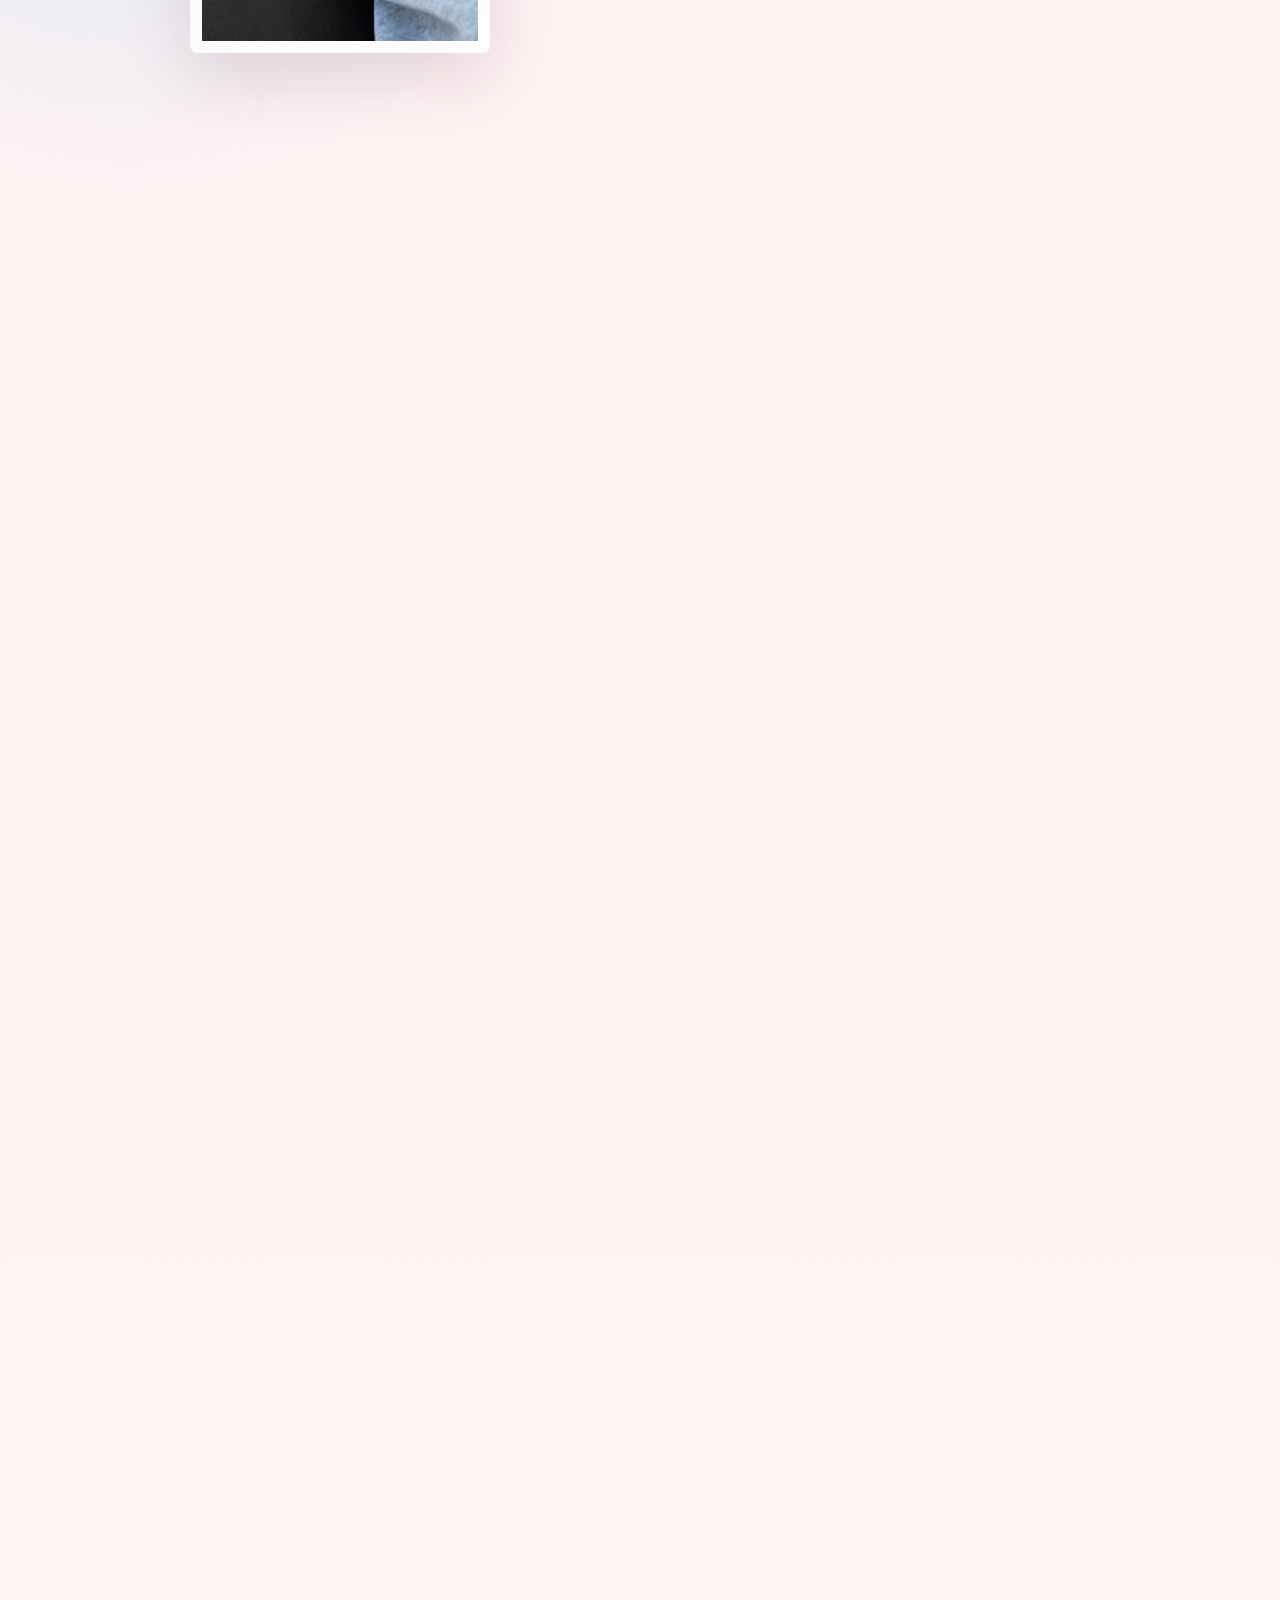
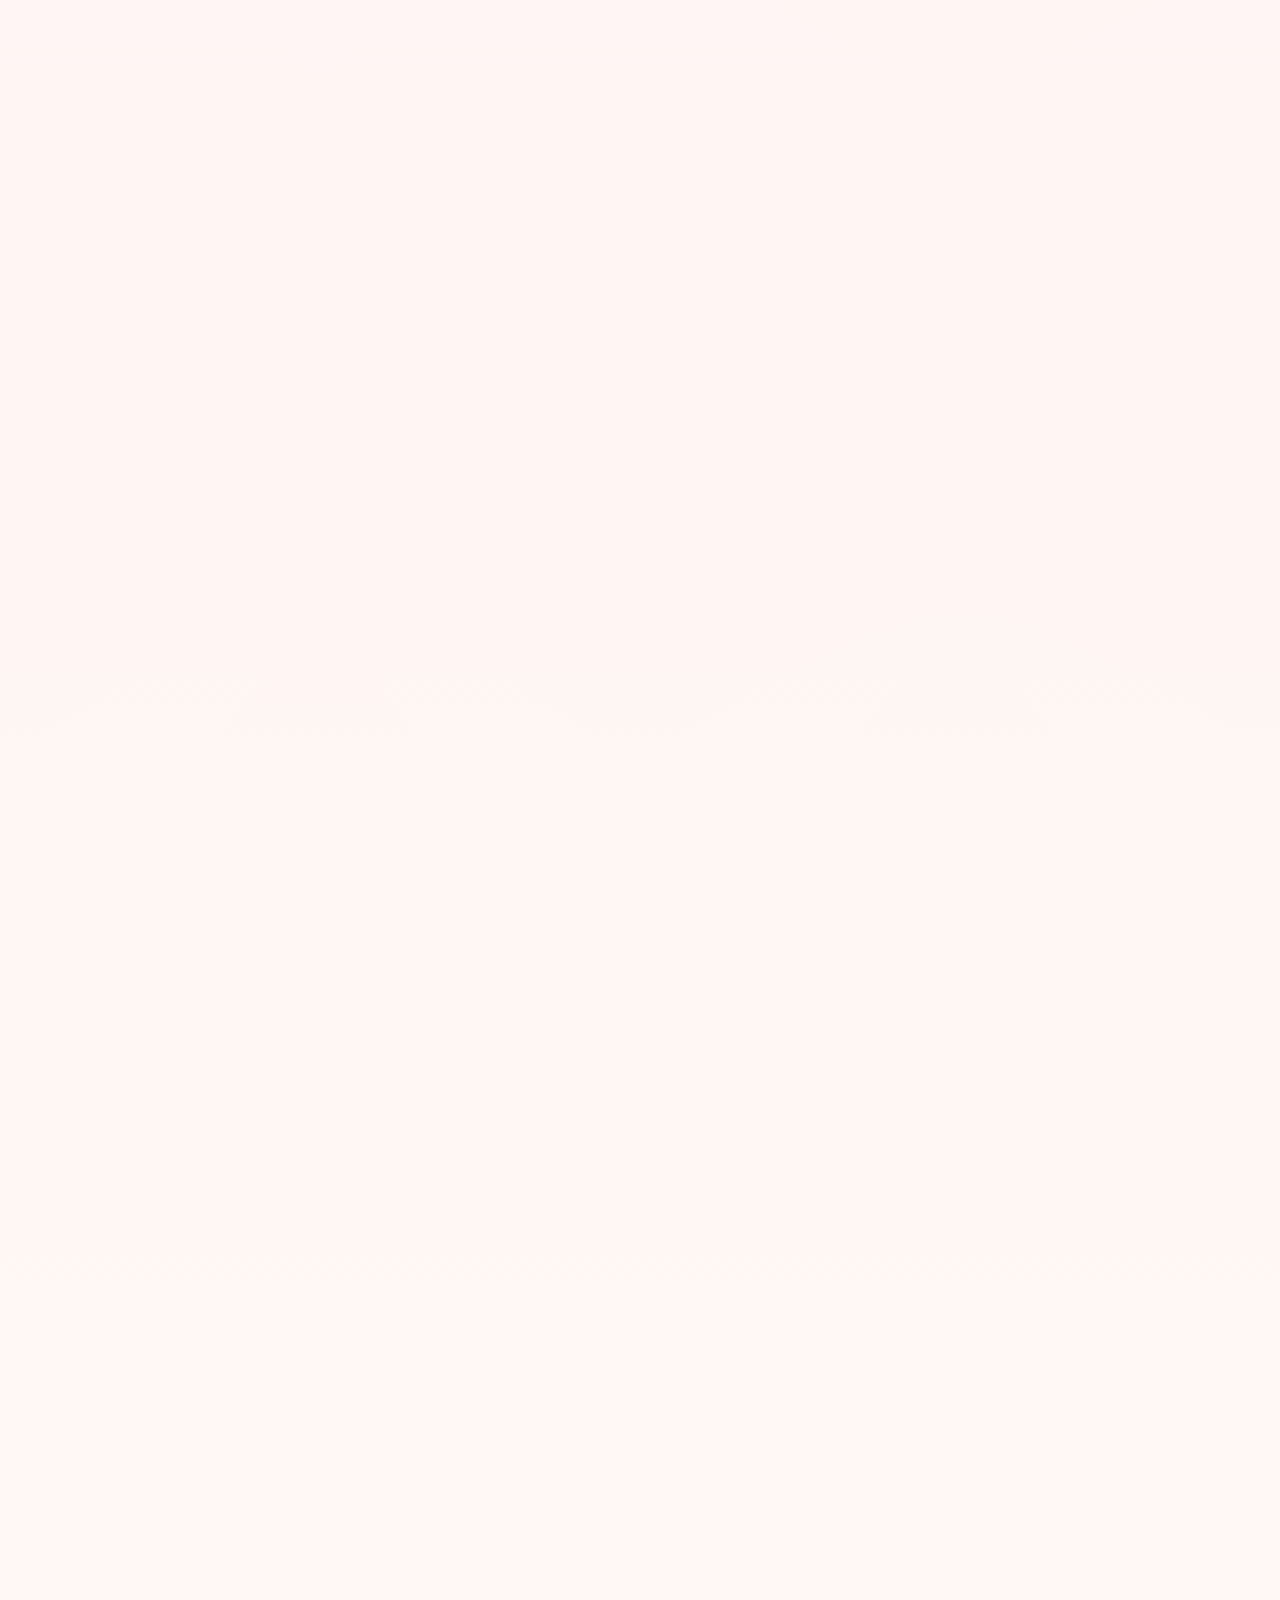
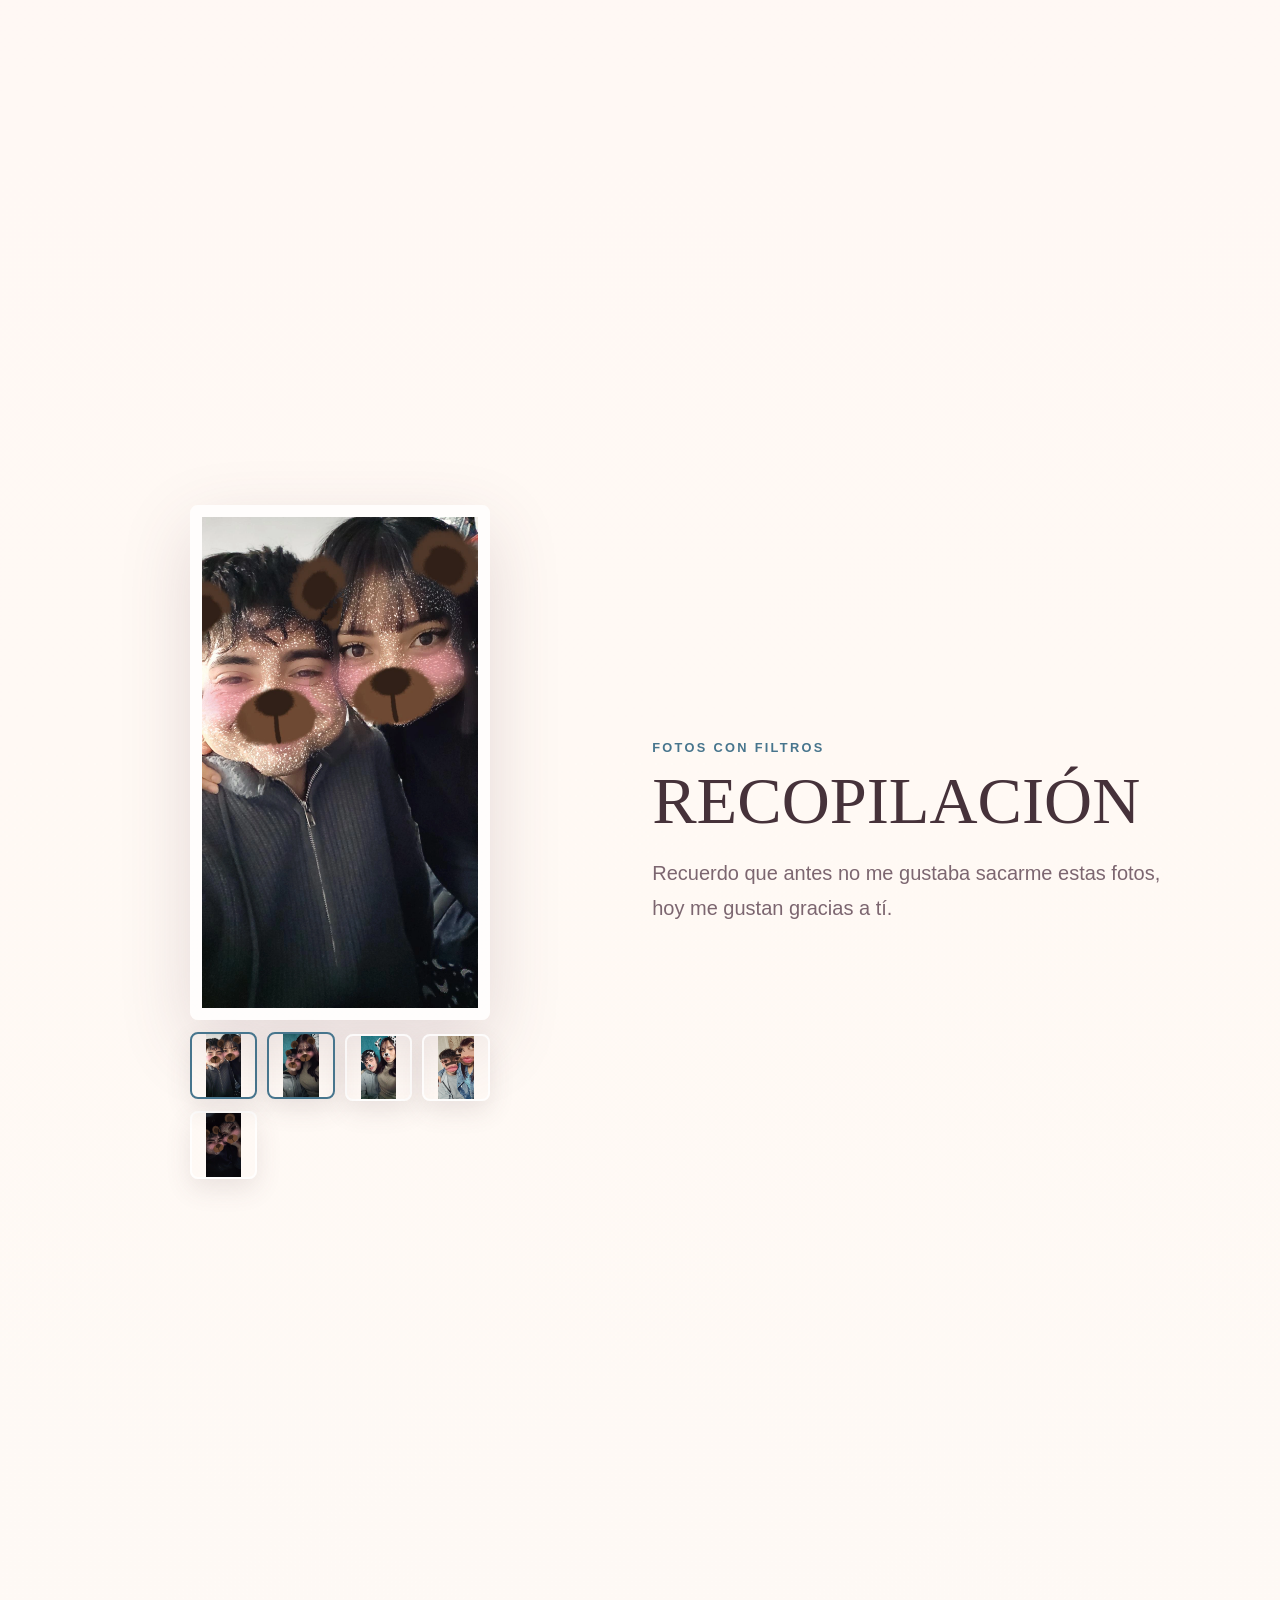
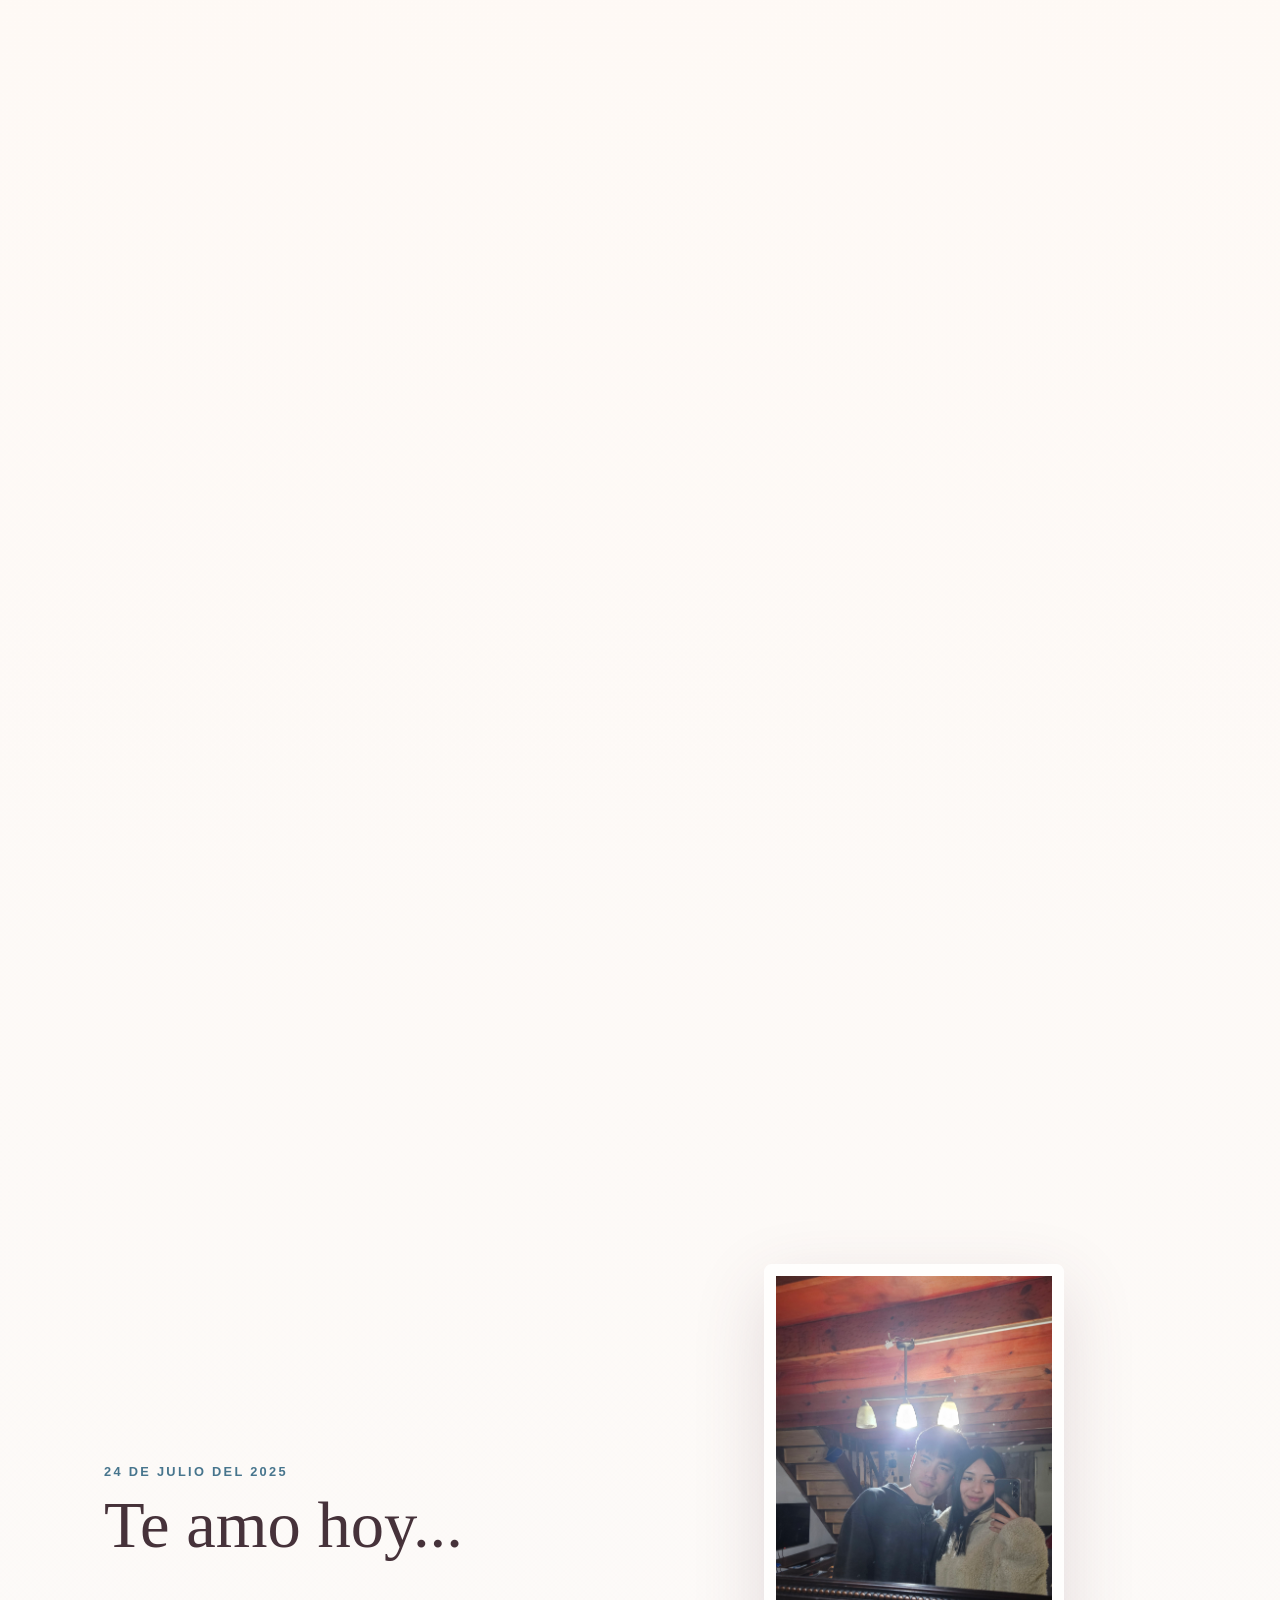
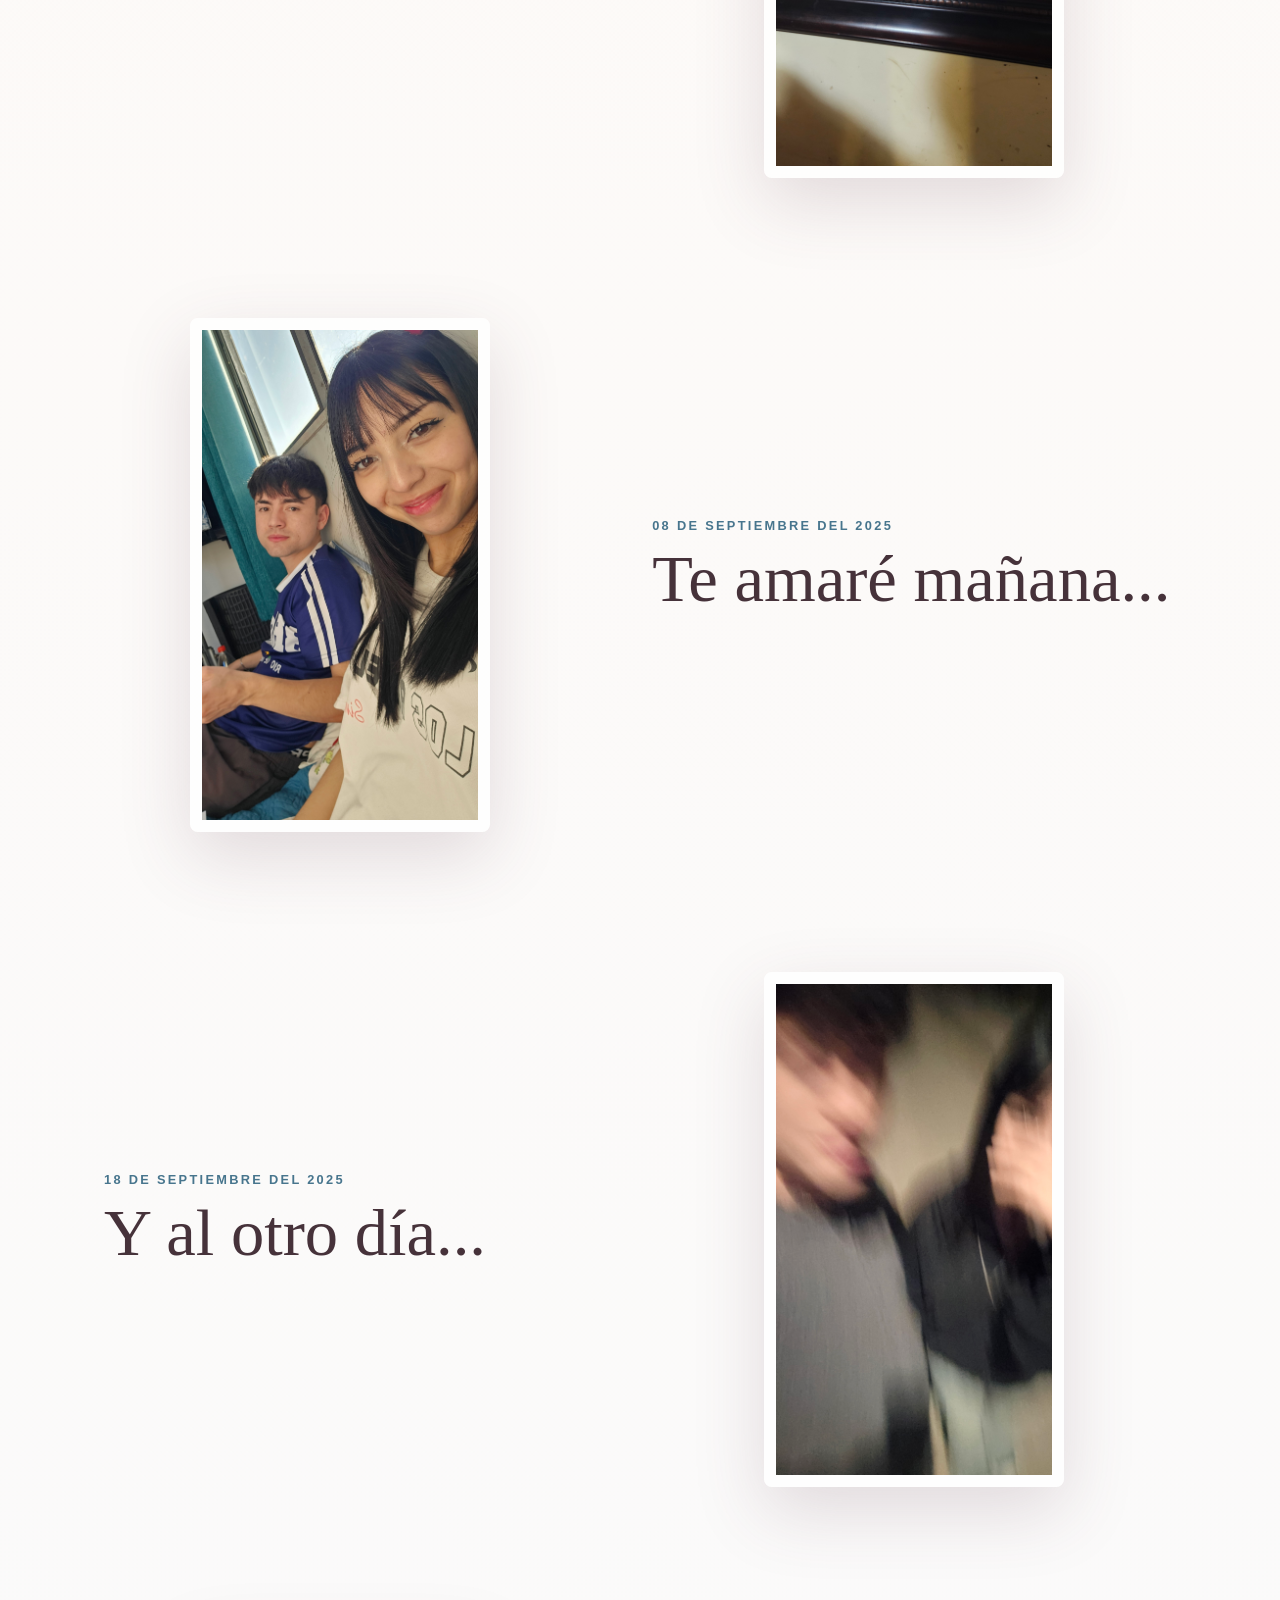
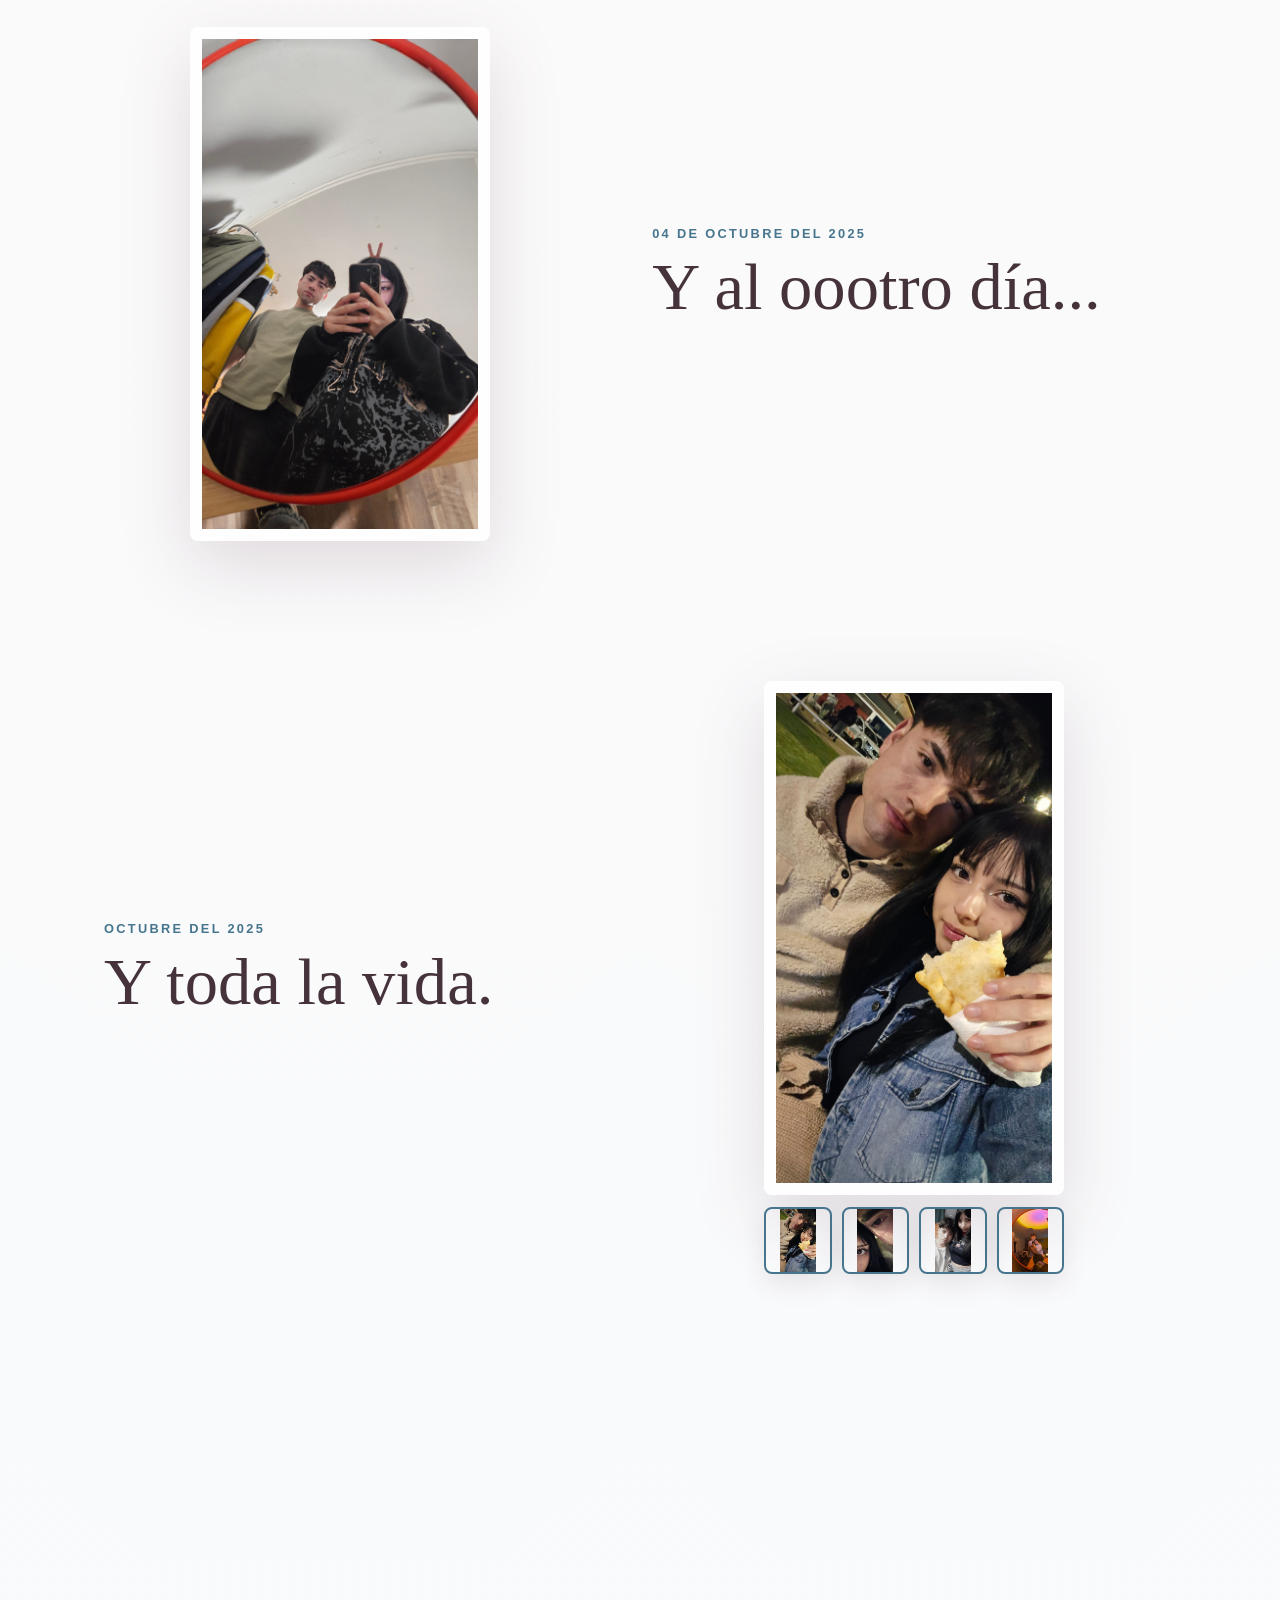
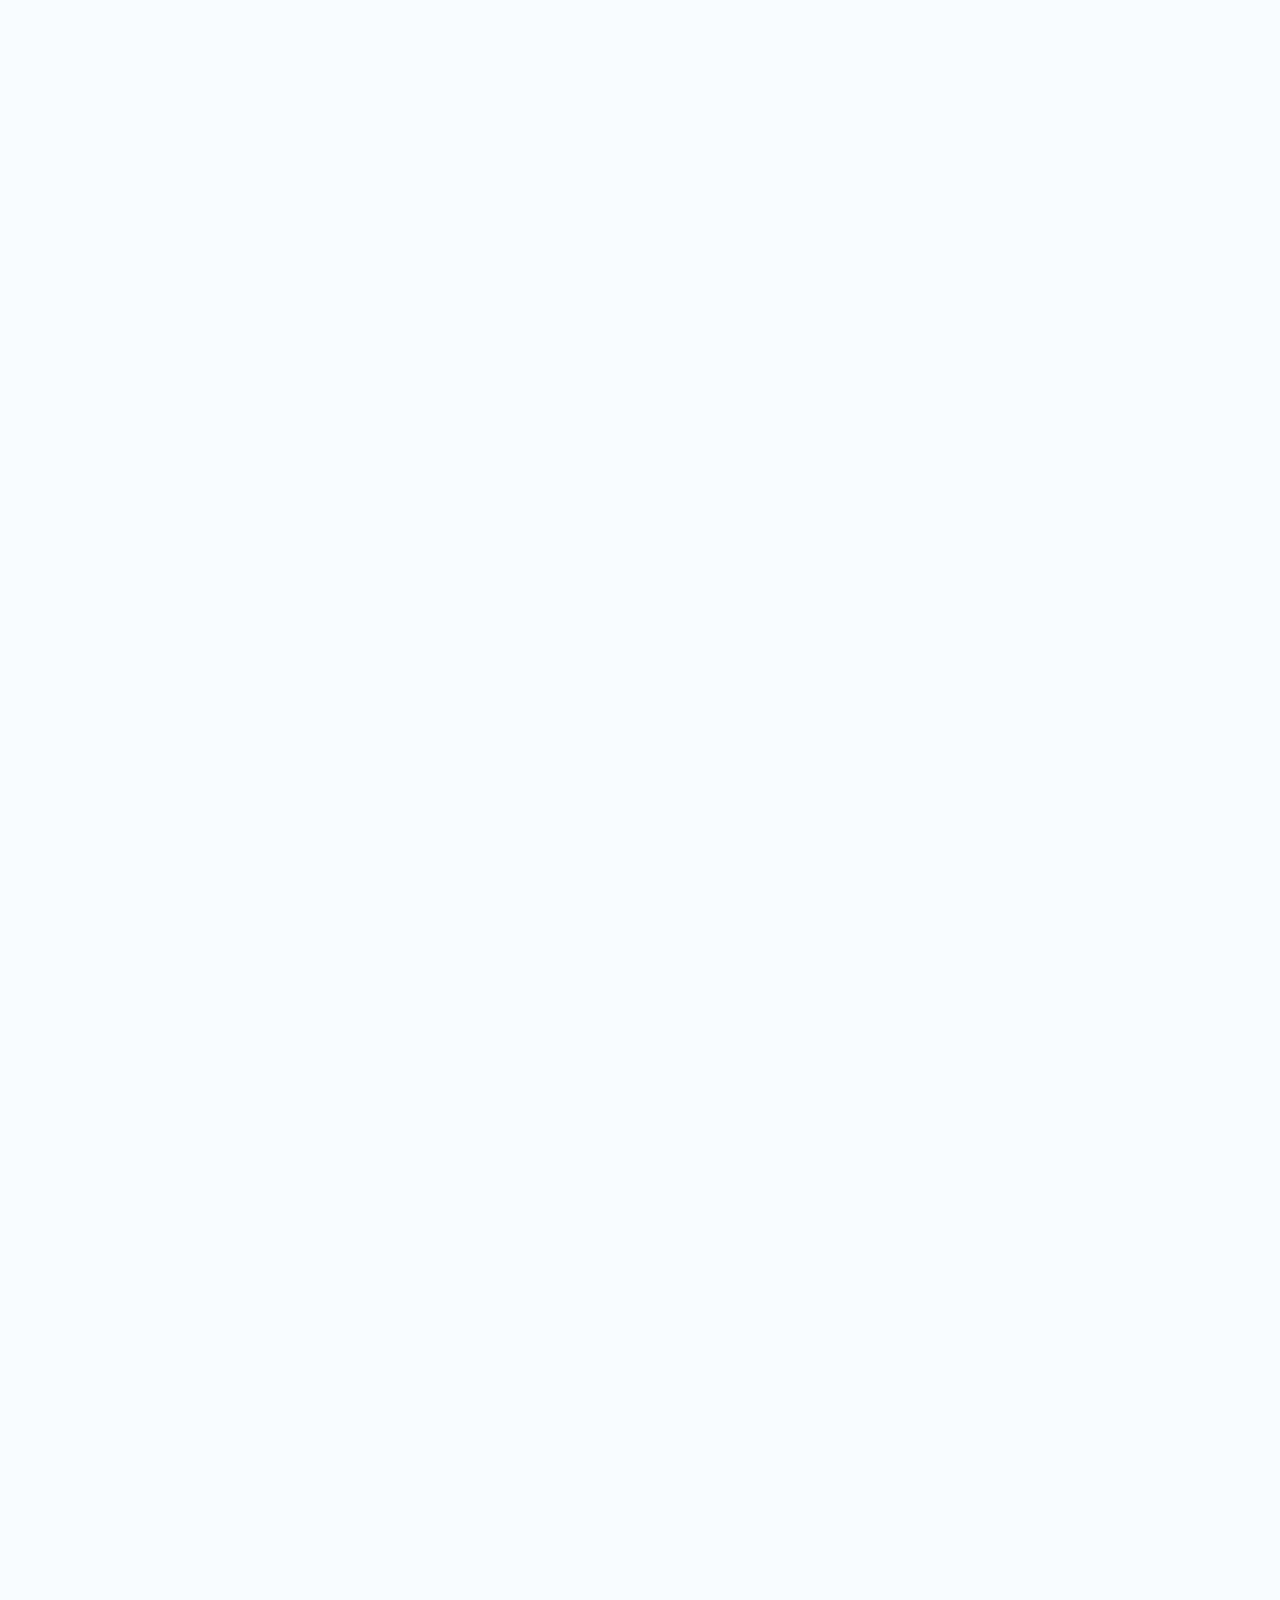
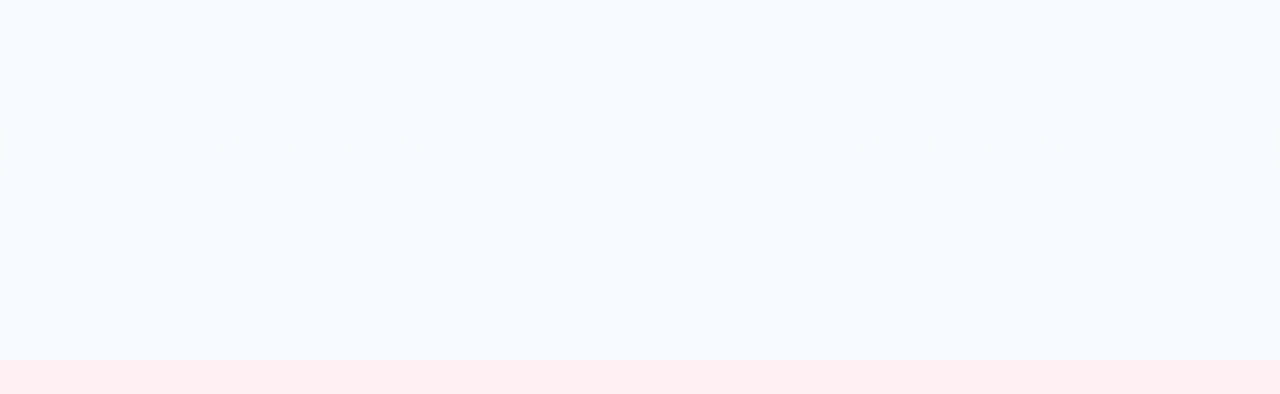
==== commit a6062700: "Update index.html" ====
--- a/index.html
+++ b/index.html
@@ -61,7 +61,7 @@
 
         <article class="memory memory-flipped reveal">
           <div class="memory-image" style="--photo-size: 300px">
-            <img src="Nosotros/1 (2).jpg" alt="Ilustración de una noche con estrellas" />
+            <img src="Nosotros/1 (3).jpg" alt="Ilustración de una noche con estrellas" />
           </div>
           <div class="memory-text">
             <span>31 DE MARZO DEL 2025</span>
